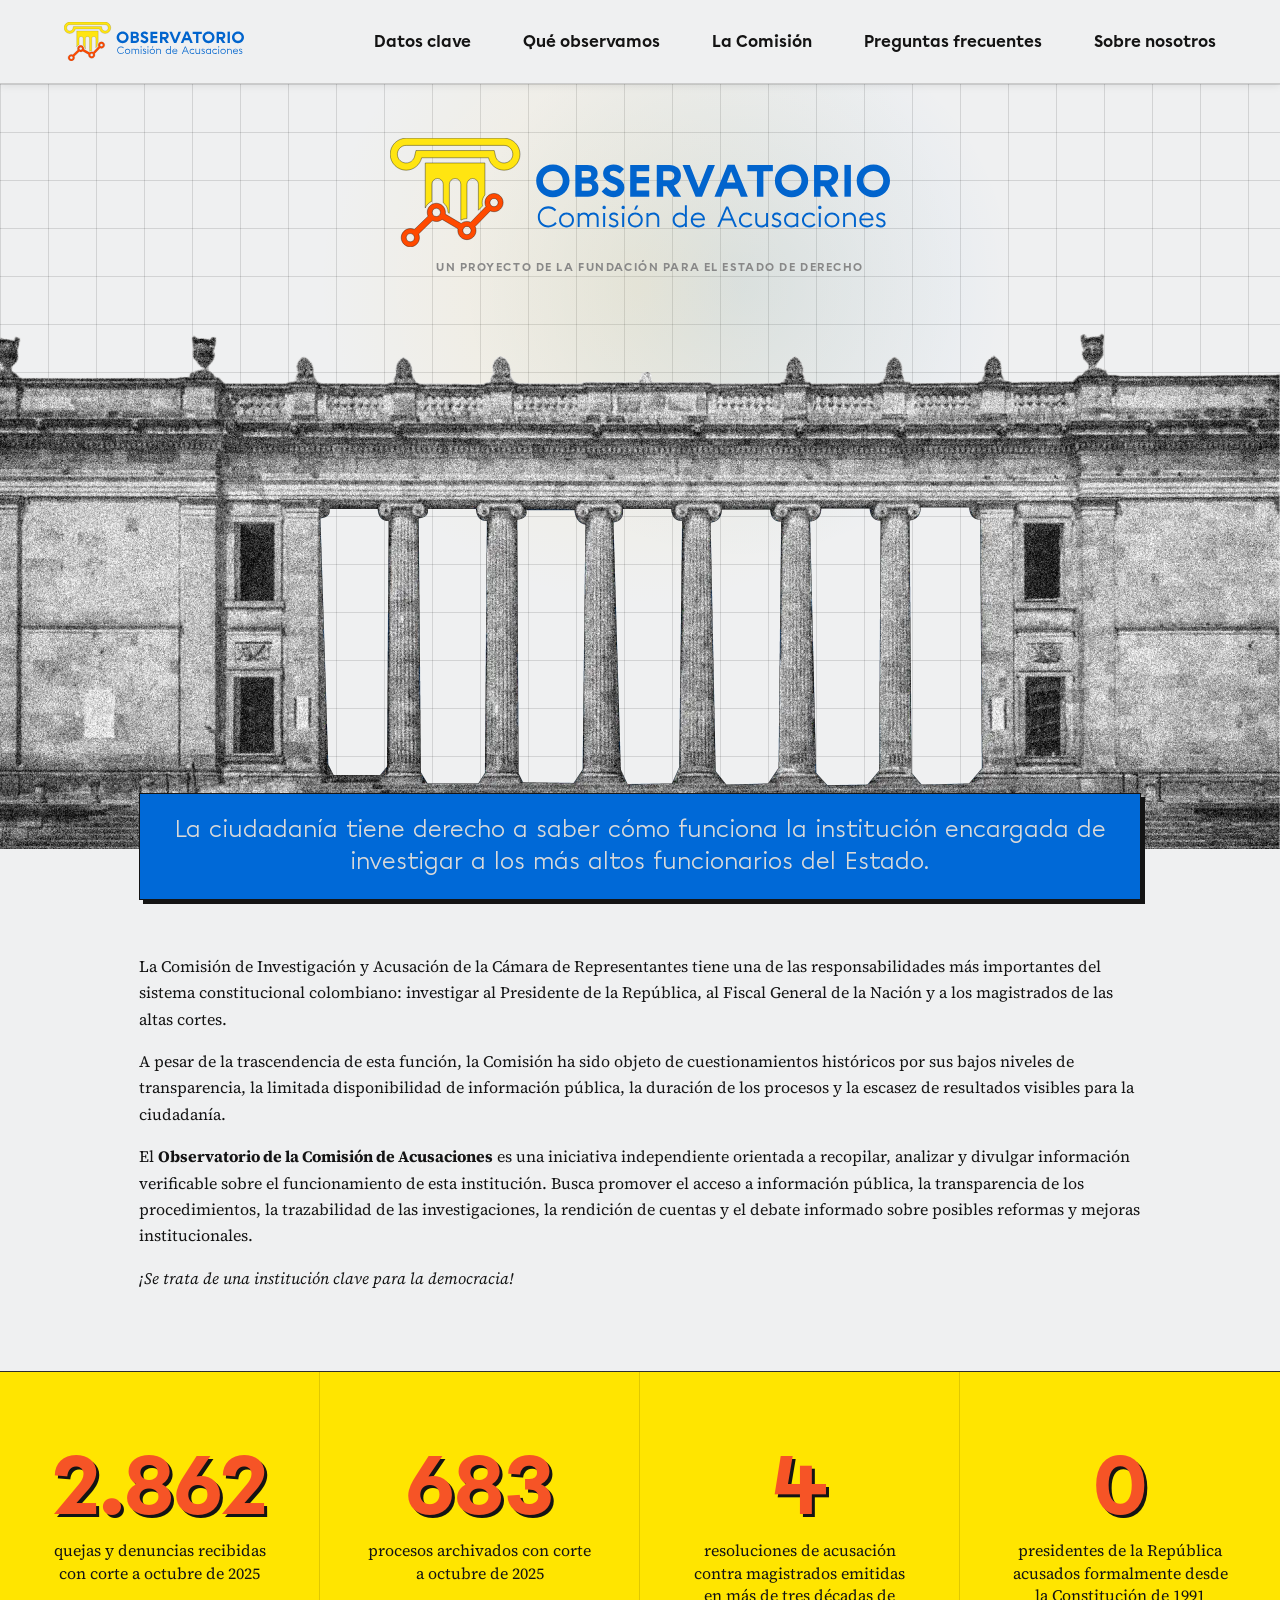
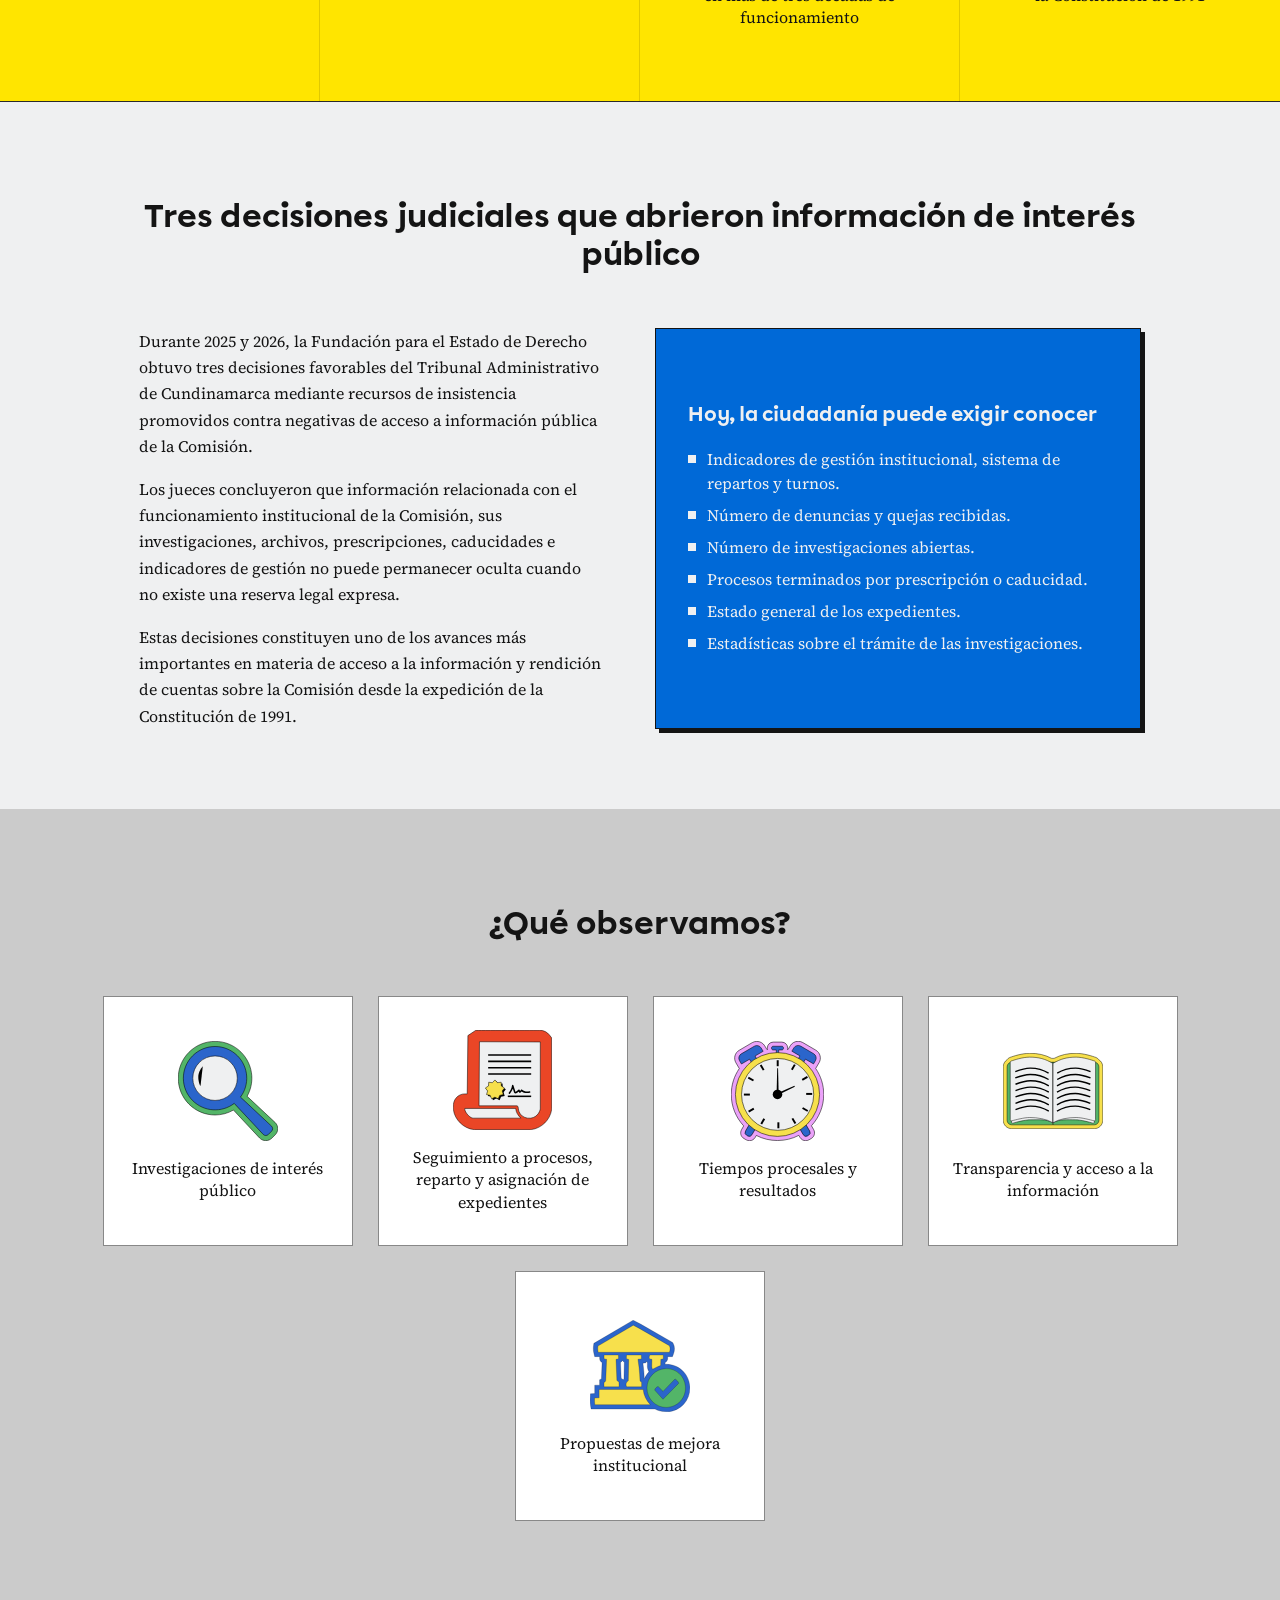
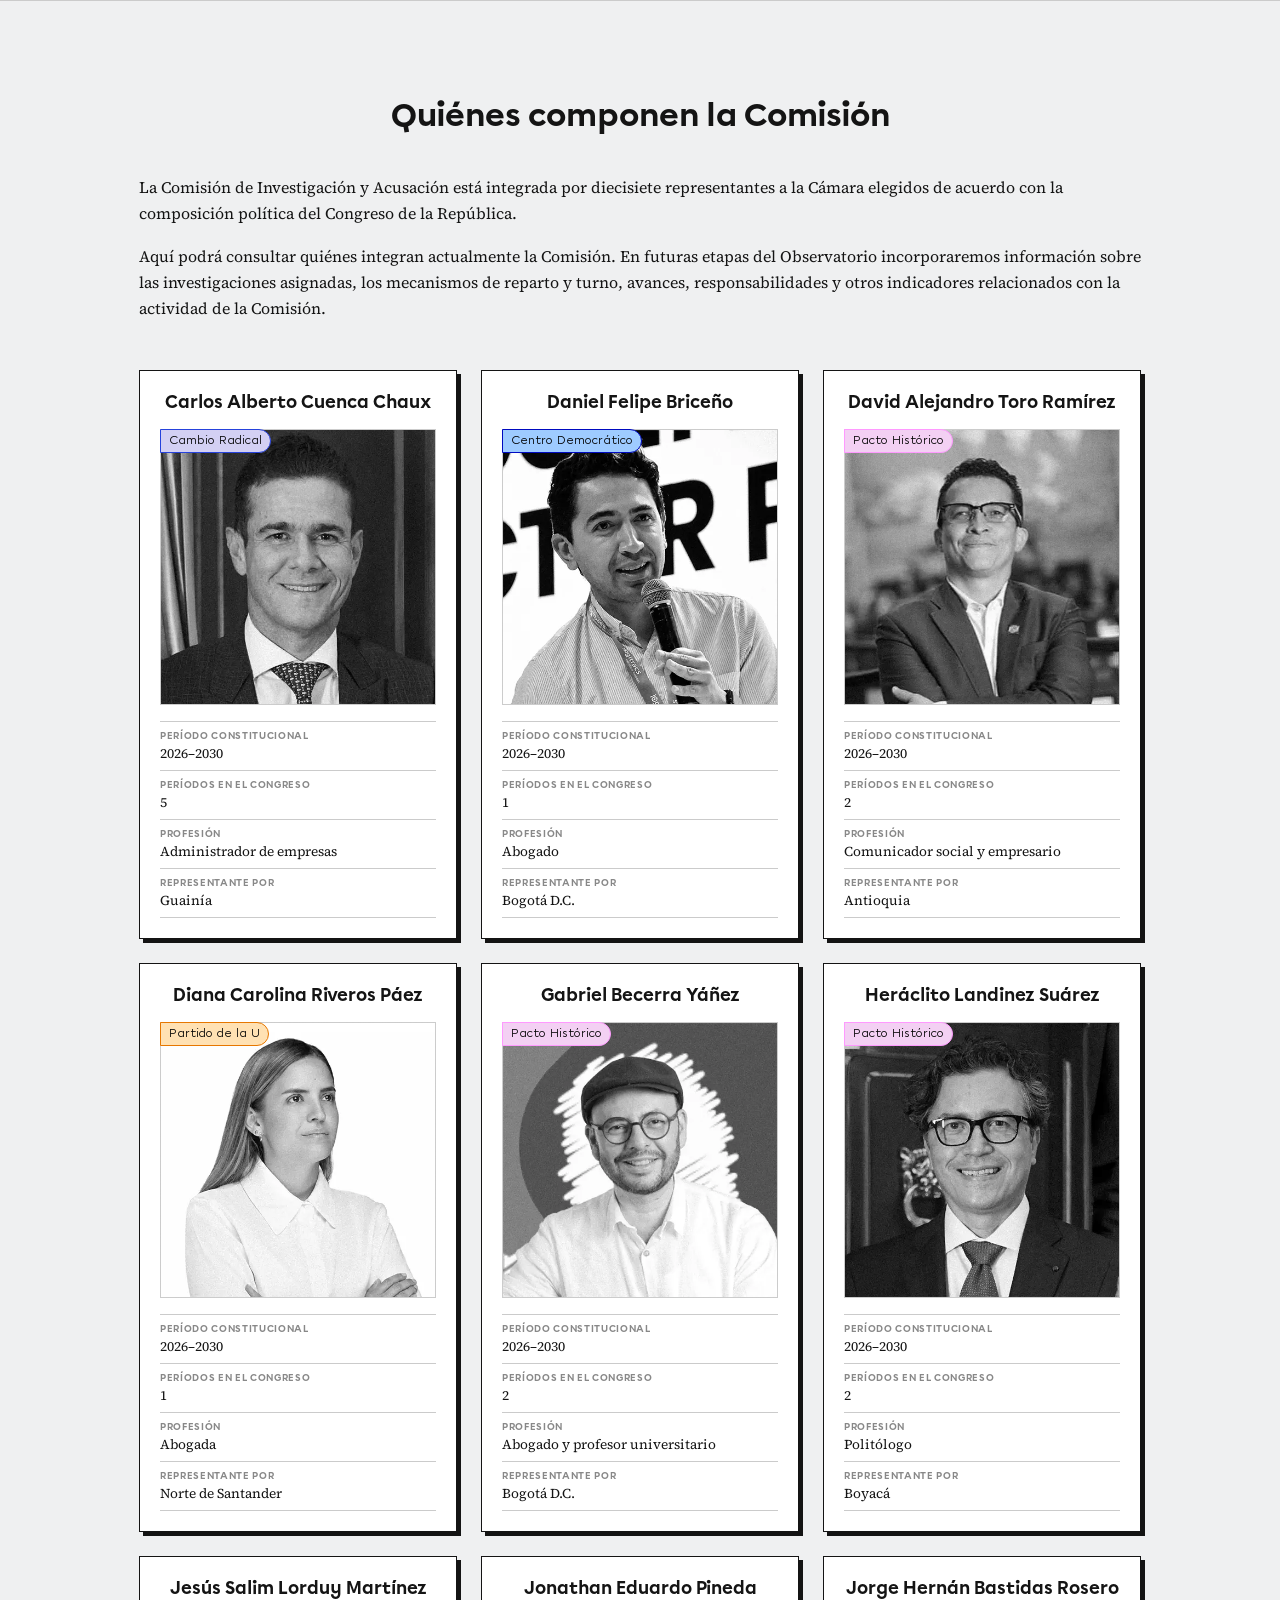
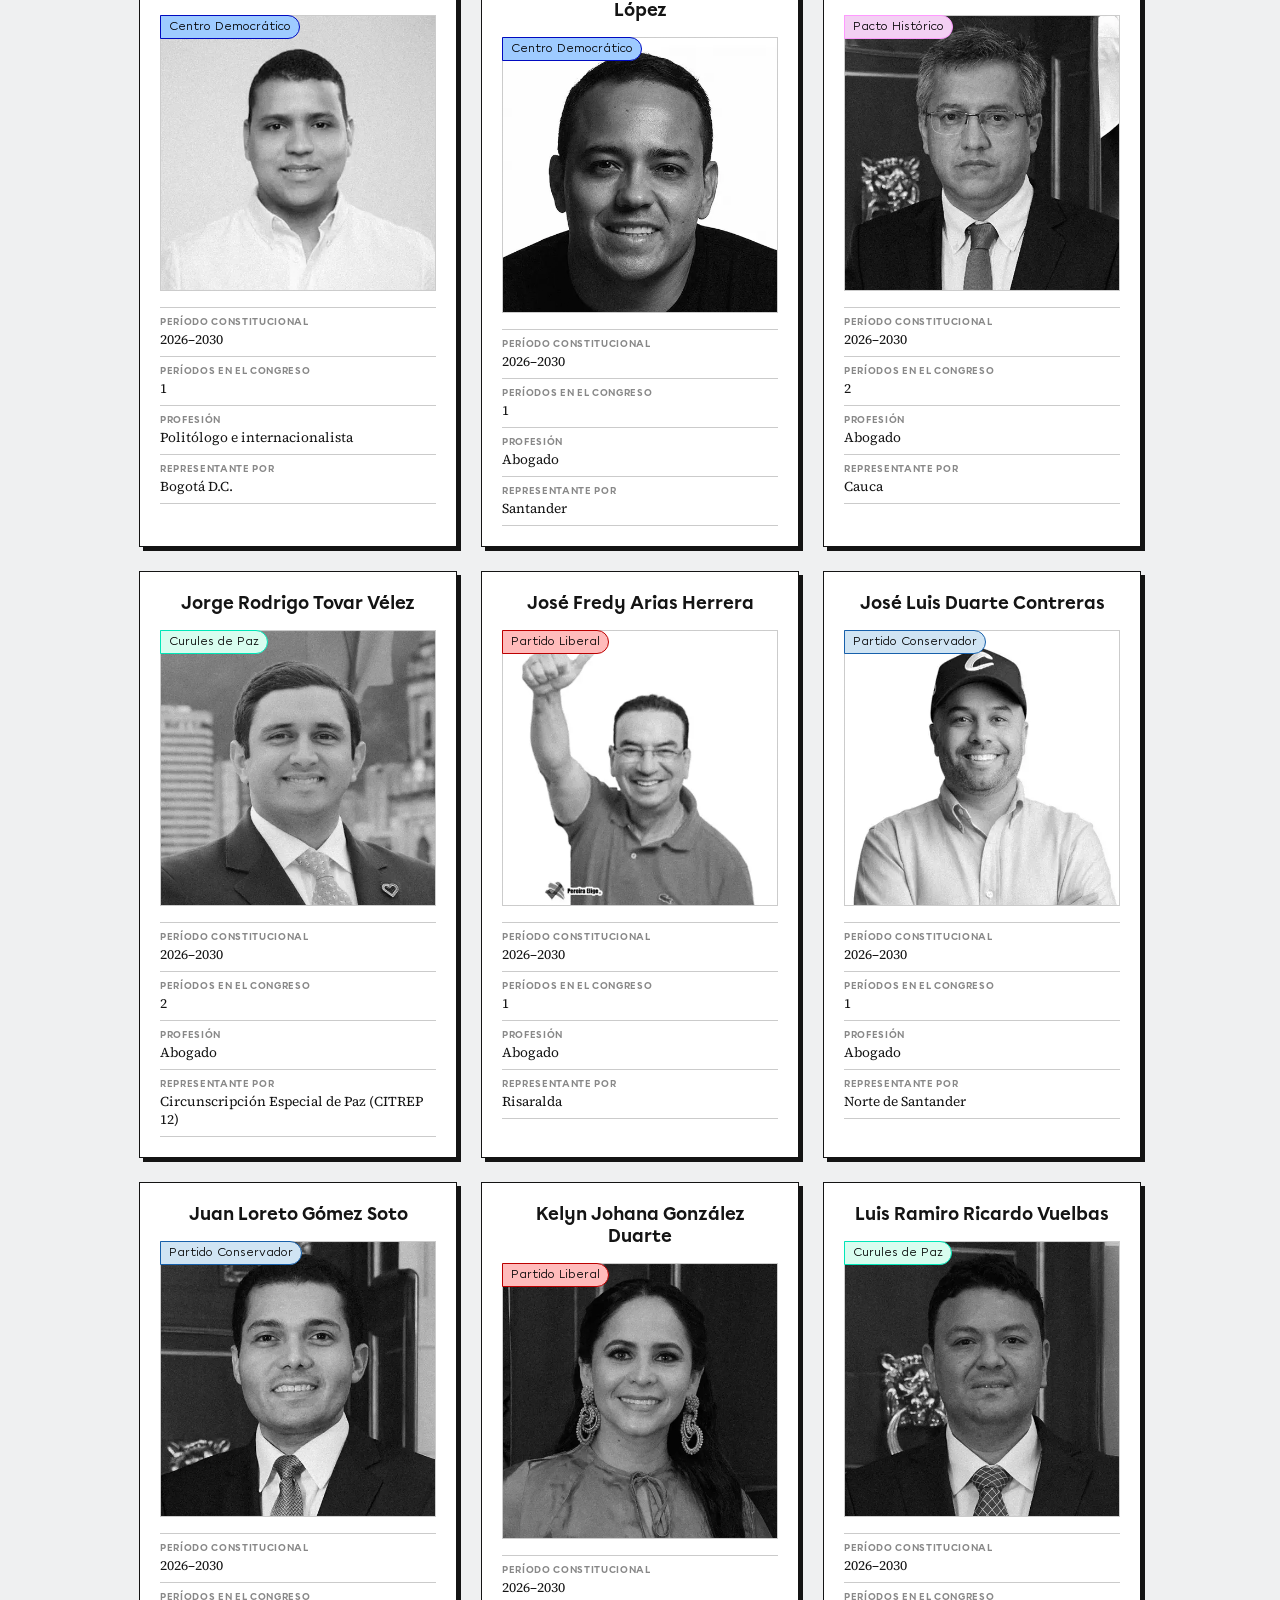
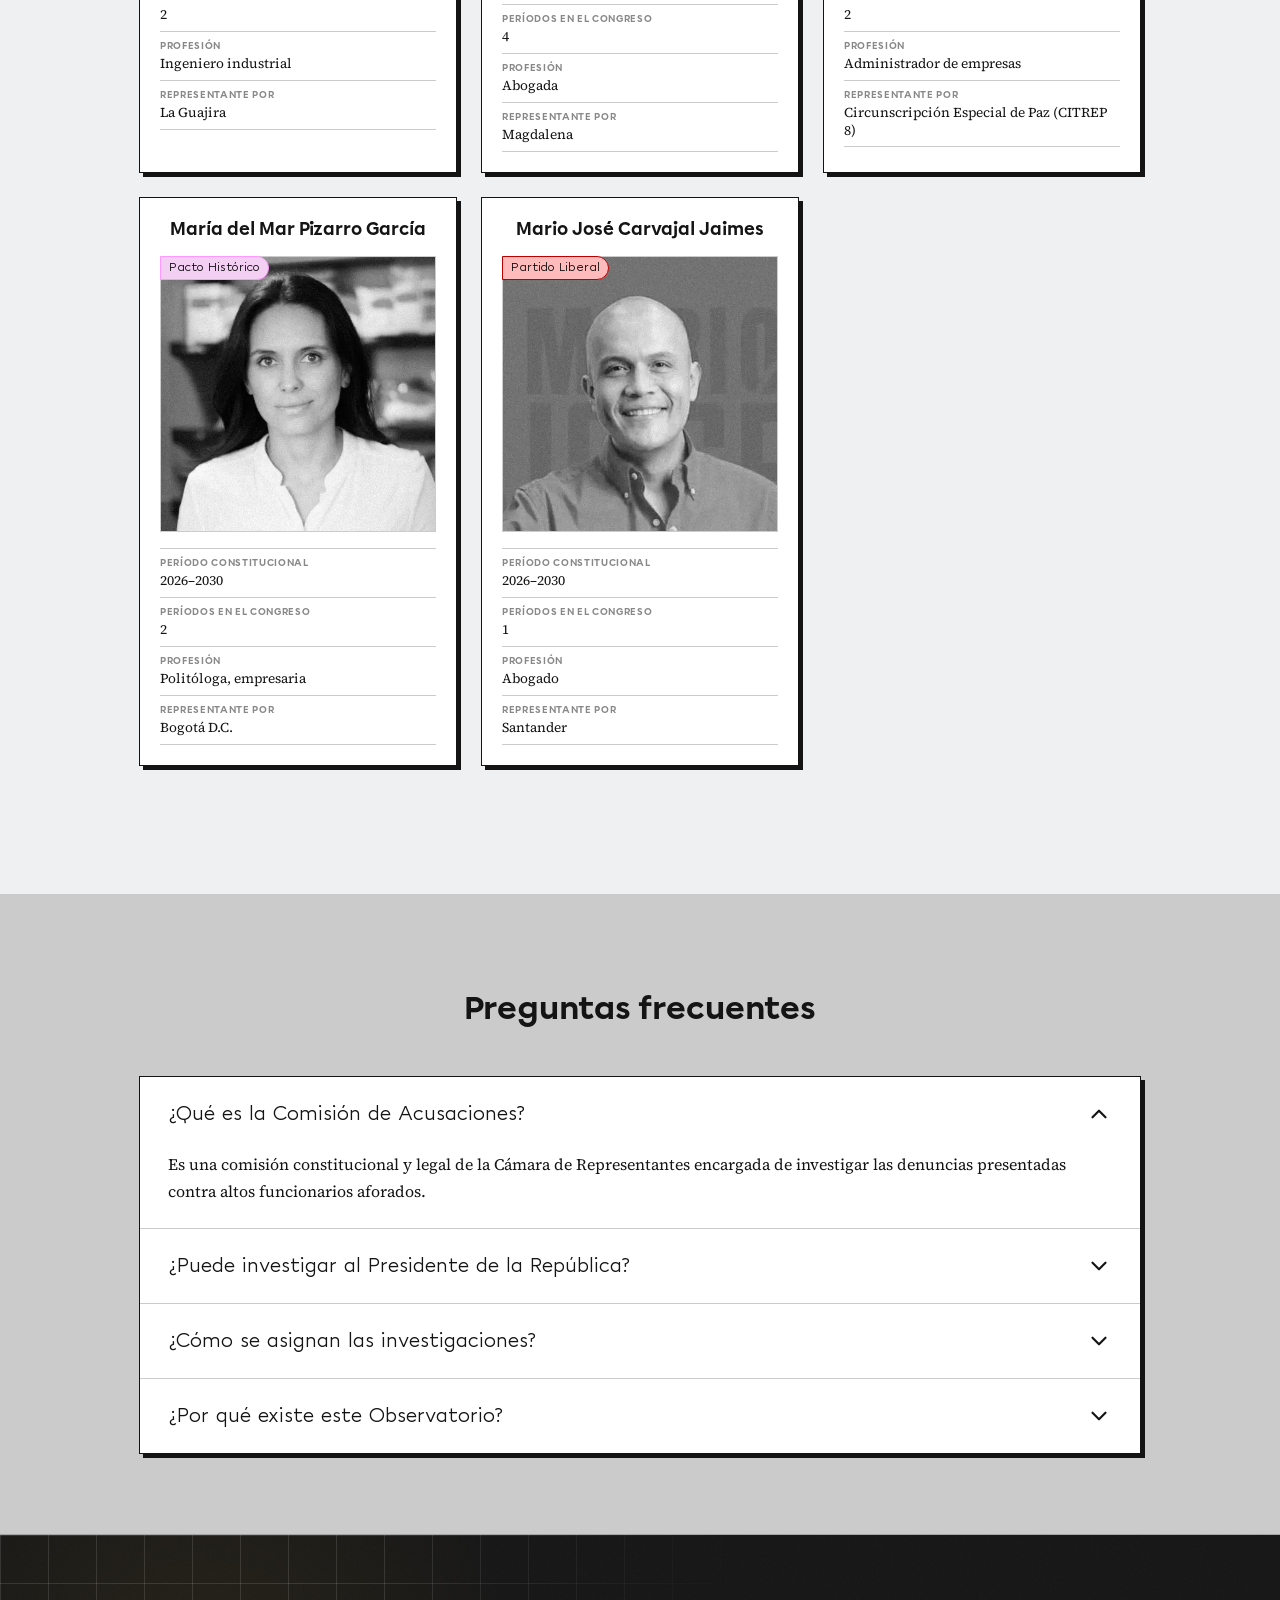
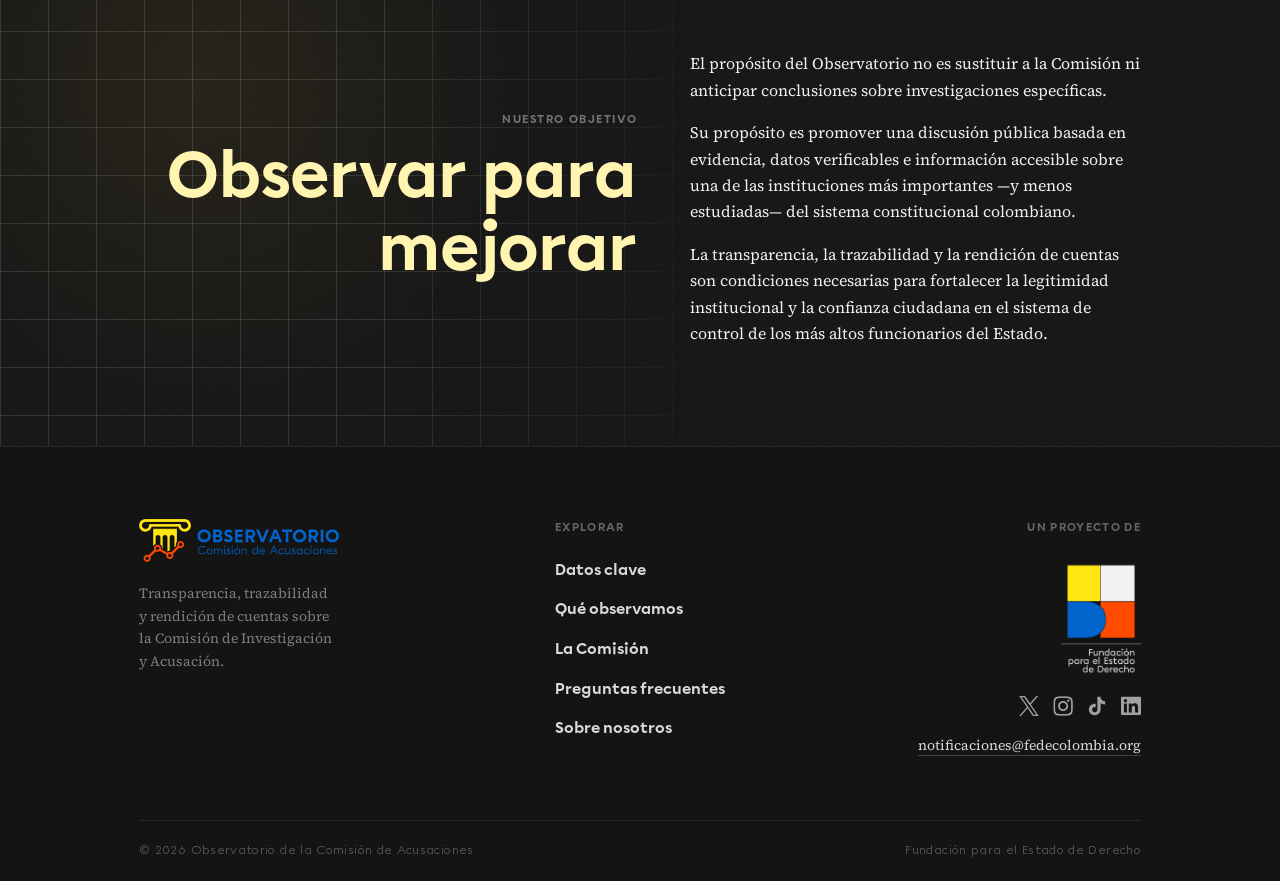
==== index.html @ 9e59c093 "Update member cards for 2026–2030 legislative period Replace all 18 members from the 2022–2026 commi" ====
<!DOCTYPE html>
<html lang="es">
<head>
  <meta charset="UTF-8">
  <meta name="viewport" content="width=device-width, initial-scale=1.0">
  <title>Observatorio de la Comisión de Acusaciones - Fundación para el Estado de Derecho</title>
  <link rel="preconnect" href="https://fonts.googleapis.com">
  <link rel="preconnect" href="https://fonts.gstatic.com" crossorigin>
  <link href="https://fonts.googleapis.com/css2?family=Inter:wght@400;500;700&family=Source+Serif+4:opsz,wght@8..60,400;8..60,700&display=swap" rel="stylesheet">
  <link rel="icon" href="favicon.svg" type="image/svg+xml">
  <link rel="icon" href="favicon.ico" sizes="32x32">
  <link rel="apple-touch-icon" href="apple-touch-icon.png">
  <meta name="description" content="Observatorio independiente orientado a recopilar, analizar y divulgar información verificable sobre el funcionamiento de la Comisión de Acusaciones. Un proyecto de la Fundación para el Estado de Derecho.">

  <!-- Open Graph -->
  <meta property="og:type" content="website">
  <meta property="og:url" content="https://observatoriocomision.fedecolombia.org/">
  <meta property="og:title" content="Observatorio de la Comisión de Acusaciones">
  <meta property="og:description" content="Transparencia, trazabilidad y rendición de cuentas sobre la Comisión de Investigación y Acusación. Un proyecto de la Fundación para el Estado de Derecho.">
  <meta property="og:image" content="https://observatoriocomision.fedecolombia.org/img/observatorio-thumbnail.png">
  <meta property="og:image:width" content="1200">
  <meta property="og:image:height" content="630">
  <meta property="og:locale" content="es_CO">
  <meta property="og:site_name" content="Observatorio de la Comisión de Acusaciones">

  <!-- Twitter / X -->
  <meta name="twitter:card" content="summary_large_image">
  <meta name="twitter:url" content="https://observatoriocomision.fedecolombia.org/">
  <meta name="twitter:title" content="Observatorio de la Comisión de Acusaciones">
  <meta name="twitter:description" content="Transparencia, trazabilidad y rendición de cuentas sobre la Comisión de Investigación y Acusación. Un proyecto de la Fundación para el Estado de Derecho.">
  <meta name="twitter:image" content="https://observatoriocomision.fedecolombia.org/img/observatorio-thumbnail.png">

  <link rel="stylesheet" href="styles.css">
</head>
<body>

  <!-- NAV -->
  <nav class="nav" id="nav">
    <a href="#" class="nav__logo-link">
      <img src="img/logo-observatorio.svg" alt="Observatorio de la Comisión de Acusaciones" class="nav__logo-box">
    </a>
    <button class="nav__burger" id="navBurger" aria-label="Abrir menú">
      <span></span><span></span><span></span>
    </button>
    <ul class="nav__menu" id="navMenu">
      <li><a href="#datos-clave" class="nav__link">Datos clave</a></li>
      <li><a href="#que-observamos" class="nav__link">Qué observamos</a></li>
      <li><a href="#la-comision" class="nav__link">La Comisión</a></li>
      <li><a href="#preguntas-frecuentes" class="nav__link">Preguntas frecuentes</a></li>
      <li><a href="https://fedecolombia.org/" class="nav__link" target="_blank" rel="noopener noreferrer">Sobre nosotros</a></li>
    </ul>
  </nav>

  <!-- HERO -->
  <section class="hero" id="hero">
    <div class="hero__glow"></div>
    <div class="hero__content">
      <h1 class="hero__logo-box">
        <img src="img/logo-observatorio.svg" alt="Observatorio de la Comisión de Acusaciones">
      </h1>
      <p class="hero__subtitle">Un proyecto de la Fundación para el Estado de Derecho</p>
    </div>
    <img src="img/hero-observatorio5.webp" alt="" class="hero__img">
  </section>

  <!-- INTRO -->
  <section class="intro" id="intro">
    <div class="container">
      <div class="intro__callout">
        <p>La ciudadanía tiene derecho a saber cómo funciona la institución encargada de investigar a los más altos funcionarios del Estado.</p>
      </div>
      <div class="intro__body">
        <p>La Comisión de Investigación y Acusación de la Cámara de Representantes tiene una de las responsabilidades más importantes del sistema constitucional colombiano: investigar al Presidente de la República, al Fiscal General de la Nación y a los magistrados de las altas cortes.</p>
        <p>A pesar de la trascendencia de esta función, la Comisión ha sido objeto de cuestionamientos históricos por sus bajos niveles de transparencia, la limitada disponibilidad de información pública, la duración de los procesos y la escasez de resultados visibles para la ciudadanía.</p>
        <p>El <strong>Observatorio de la Comisión de Acusaciones</strong> es una iniciativa independiente orientada a recopilar, analizar y divulgar información verificable sobre el funcionamiento de esta institución. Busca promover el acceso a información pública, la transparencia de los procedimientos, la trazabilidad de las investigaciones, la rendición de cuentas y el debate informado sobre posibles reformas y mejoras institucionales.</p>
        <p>¡Se trata de una institución clave para la democracia!</p>
      </div>
    </div>
  </section>

  <!-- DATOS CLAVE -->
  <section class="datos-clave" id="datos-clave">
    <div class="datos-clave__grid">
      <div class="dato">
        <span class="dato__number" data-target="2862">0</span>
        <span class="dato__label">quejas y denuncias recibidas con corte a octubre de 2025</span>
      </div>
      <div class="dato">
        <span class="dato__number" data-target="683">0</span>
        <span class="dato__label">procesos archivados con corte a octubre de 2025</span>
      </div>
      <div class="dato">
        <span class="dato__number" data-target="4">0</span>
        <span class="dato__label">resoluciones de acusación contra magistrados emitidas en más de tres décadas de funcionamiento</span>
      </div>
      <div class="dato">
        <span class="dato__number" data-target="0">0</span>
        <span class="dato__label">presidentes de la República acusados formalmente desde la Constitución de 1991</span>
      </div>
    </div>
  </section>

  <!-- DECISIONES JUDICIALES -->
  <section class="decisiones" id="decisiones-judiciales">
    <div class="container">
      <h2 class="section-title">Tres decisiones judiciales que abrieron información de interés público</h2>
      <div class="decisiones__content">
        <div class="decisiones__text">
          <p>Durante 2025 y 2026, la Fundación para el Estado de Derecho obtuvo tres decisiones favorables del Tribunal Administrativo de Cundinamarca mediante recursos de insistencia promovidos contra negativas de acceso a información pública de la Comisión.</p>
          <p>Los jueces concluyeron que información relacionada con el funcionamiento institucional de la Comisión, sus investigaciones, archivos, prescripciones, caducidades e indicadores de gestión no puede permanecer oculta cuando no existe una reserva legal expresa.</p>
          <p>Estas decisiones constituyen uno de los avances más importantes en materia de acceso a la información y rendición de cuentas sobre la Comisión desde la expedición de la Constitución de 1991.</p>
        </div>
        <div class="decisiones__box">
          <h3>Hoy, la ciudadanía puede exigir conocer</h3>
          <ul>
            <li>Indicadores de gestión institucional, sistema de repartos y turnos.</li>
            <li>Número de denuncias y quejas recibidas.</li>
            <li>Número de investigaciones abiertas.</li>
            <li>Procesos terminados por prescripción o caducidad.</li>
            <li>Estado general de los expedientes.</li>
            <li>Estadísticas sobre el trámite de las investigaciones.</li>
          </ul>
        </div>
      </div>
    </div>
  </section>

  <!-- QUÉ OBSERVAMOS -->
  <section class="que-observamos" id="que-observamos">
    <h2 class="section-title">¿Qué observamos?</h2>
    <div class="flip-cards">

      <div class="flip-card" tabindex="0" aria-label="Investigaciones de interés público">
        <div class="flip-card__inner">
          <div class="flip-card__front">
            <img src="img/icono-investigaciones.svg" alt="" class="flip-card__icon">
            <p>Investigaciones de interés público</p>
          </div>
          <div class="flip-card__back">
            <p><strong>Seguimiento a los asuntos que plantean debates jurídicos, constitucionales e institucionales relevantes para el país.</strong> El Observatorio busca contribuir a la comprensión de las competencias de la Comisión, el alcance de las investigaciones que adelanta y los criterios aplicados en el control de los aforados constitucionales.</p>
          </div>
        </div>
      </div>

      <div class="flip-card" tabindex="0" aria-label="Seguimiento a procesos">
        <div class="flip-card__inner">
          <div class="flip-card__front">
            <img src="img/icono-seguimiento.svg" alt="" class="flip-card__icon">
            <p>Seguimiento a procesos, reparto y asignación de expedientes</p>
          </div>
          <div class="flip-card__back">
            <p><strong>Seguimiento a denuncias, quejas y procesos que involucran a altos funcionarios aforados.</strong> Monitoreo de los criterios utilizados para distribuir las investigaciones entre representantes investigadores, los mecanismos de reparto y turno, los tiempos de asignación y las cargas de trabajo.</p>
          </div>
        </div>
      </div>

      <div class="flip-card" tabindex="0" aria-label="Tiempos procesales y resultados">
        <div class="flip-card__inner">
          <div class="flip-card__front">
            <img src="img/icono-tiempos-procesales.svg" alt="" class="flip-card__icon">
            <p>Tiempos procesales y resultados</p>
          </div>
          <div class="flip-card__back">
            <p>Análisis de la <strong>duración de las investigaciones, turnos, archivos, prescripciones, caducidades</strong> y demás decisiones adoptadas por la Comisión.</p>
          </div>
        </div>
      </div>

      <div class="flip-card" tabindex="0" aria-label="Transparencia y acceso a la información">
        <div class="flip-card__inner">
          <div class="flip-card__front">
            <img src="img/icono-transparencia.svg" alt="" class="flip-card__icon">
            <p>Transparencia y acceso a la información</p>
          </div>
          <div class="flip-card__back">
            <p>Seguimiento al cumplimiento de las <strong>obligaciones legales de publicidad, respuesta a solicitudes de información y rendición de cuentas</strong>.</p>
          </div>
        </div>
      </div>

      <div class="flip-card" tabindex="0" aria-label="Propuestas de mejora institucional">
        <div class="flip-card__inner">
          <div class="flip-card__front">
            <img src="img/icono-mejora-institucional.svg" alt="" class="flip-card__icon">
            <p>Propuestas de mejora institucional</p>
          </div>
          <div class="flip-card__back">
            <p>Formulación de recomendaciones orientadas a <strong>fortalecer la eficiencia, la transparencia, la trazabilidad de los procesos, la publicidad de las actuaciones y la confianza ciudadana</strong> en la Comisión.</p>
          </div>
        </div>
      </div>

    </div>
  </section>

  <!-- QUIÉNES COMPONEN LA COMISIÓN -->
  <section class="la-comision" id="la-comision">
    <div class="container">
      <h2 class="section-title">Quiénes componen la Comisión</h2>
      <div class="la-comision__intro">
        <p>La Comisión de Investigación y Acusación está integrada por diecisiete representantes a la Cámara elegidos de acuerdo con la composición política del Congreso de la República.</p>
        <p>Aquí podrá consultar quiénes integran actualmente la Comisión. En futuras etapas del Observatorio incorporaremos información sobre las investigaciones asignadas, los mecanismos de reparto y turno, avances, responsabilidades y otros indicadores relacionados con la actividad de la Comisión.</p>
      </div>
    </div>

    <div class="members-grid">

      <div class="member-card">
        <div class="member-card__header">
          <p class="member-card__name">Carlos Alberto Cuenca Chaux</p>
        </div>
        <div class="member-card__photo-wrap">
          <span class="badge badge--cambio-radical">Cambio Radical</span>
          <img src="img/carlos-alberto-cuenca-chaux.webp" alt="Carlos Alberto Cuenca Chaux" class="member-card__photo">
        </div>
        <ul class="member-card__ficha">
          <li><span class="ficha__label">Período constitucional</span><span class="ficha__value">2026–2030</span></li>
          <li><span class="ficha__label">Períodos en el Congreso</span><span class="ficha__value">5</span></li>
          <li><span class="ficha__label">Profesión</span><span class="ficha__value">Administrador de empresas</span></li>
          <li><span class="ficha__label">Representante por</span><span class="ficha__value">Guainía</span></li>
        </ul>
      </div>

      <div class="member-card">
        <div class="member-card__header">
          <p class="member-card__name">Daniel Felipe Briceño</p>
        </div>
        <div class="member-card__photo-wrap">
          <span class="badge badge--centro-democratico">Centro Democrático</span>
          <img src="img/daniel-felipe-briceno.webp" alt="Daniel Felipe Briceño" class="member-card__photo">
        </div>
        <ul class="member-card__ficha">
          <li><span class="ficha__label">Período constitucional</span><span class="ficha__value">2026–2030</span></li>
          <li><span class="ficha__label">Períodos en el Congreso</span><span class="ficha__value">1</span></li>
          <li><span class="ficha__label">Profesión</span><span class="ficha__value">Abogado</span></li>
          <li><span class="ficha__label">Representante por</span><span class="ficha__value">Bogotá D.C.</span></li>
        </ul>
      </div>

      <div class="member-card">
        <div class="member-card__header">
          <p class="member-card__name">David Alejandro Toro Ramírez</p>
        </div>
        <div class="member-card__photo-wrap">
          <span class="badge badge--pacto">Pacto Histórico</span>
          <img src="img/david-alejandro-toro-ramirez.webp" alt="David Alejandro Toro Ramírez" class="member-card__photo">
        </div>
        <ul class="member-card__ficha">
          <li><span class="ficha__label">Período constitucional</span><span class="ficha__value">2026–2030</span></li>
          <li><span class="ficha__label">Períodos en el Congreso</span><span class="ficha__value">2</span></li>
          <li><span class="ficha__label">Profesión</span><span class="ficha__value">Comunicador social y empresario</span></li>
          <li><span class="ficha__label">Representante por</span><span class="ficha__value">Antioquia</span></li>
        </ul>
      </div>

      <div class="member-card">
        <div class="member-card__header">
          <p class="member-card__name">Diana Carolina Riveros Páez</p>
        </div>
        <div class="member-card__photo-wrap">
          <span class="badge badge--u">Partido de la U</span>
          <img src="img/diana-carolina-riveros-paez.webp" alt="Diana Carolina Riveros Páez" class="member-card__photo">
        </div>
        <ul class="member-card__ficha">
          <li><span class="ficha__label">Período constitucional</span><span class="ficha__value">2026–2030</span></li>
          <li><span class="ficha__label">Períodos en el Congreso</span><span class="ficha__value">1</span></li>
          <li><span class="ficha__label">Profesión</span><span class="ficha__value">Abogada</span></li>
          <li><span class="ficha__label">Representante por</span><span class="ficha__value">Norte de Santander</span></li>
        </ul>
      </div>

      <div class="member-card">
        <div class="member-card__header">
          <p class="member-card__name">Gabriel Becerra Yáñez</p>
        </div>
        <div class="member-card__photo-wrap">
          <span class="badge badge--pacto">Pacto Histórico</span>
          <img src="img/gabriel-becerra-yanez.webp" alt="Gabriel Becerra Yánez" class="member-card__photo">
        </div>
        <ul class="member-card__ficha">
          <li><span class="ficha__label">Período constitucional</span><span class="ficha__value">2026–2030</span></li>
          <li><span class="ficha__label">Períodos en el Congreso</span><span class="ficha__value">2</span></li>
          <li><span class="ficha__label">Profesión</span><span class="ficha__value">Abogado y profesor universitario</span></li>
          <li><span class="ficha__label">Representante por</span><span class="ficha__value">Bogotá D.C.</span></li>
        </ul>
      </div>

      <div class="member-card">
        <div class="member-card__header">
          <p class="member-card__name">Heráclito Landinez Suárez</p>
        </div>
        <div class="member-card__photo-wrap">
          <span class="badge badge--pacto">Pacto Histórico</span>
          <img src="img/heraclito-landinez-suarez.webp" alt="Heráclito Landinez Suárez" class="member-card__photo">
        </div>
        <ul class="member-card__ficha">
          <li><span class="ficha__label">Período constitucional</span><span class="ficha__value">2026–2030</span></li>
          <li><span class="ficha__label">Períodos en el Congreso</span><span class="ficha__value">2</span></li>
          <li><span class="ficha__label">Profesión</span><span class="ficha__value">Politólogo</span></li>
          <li><span class="ficha__label">Representante por</span><span class="ficha__value">Boyacá</span></li>
        </ul>
      </div>

      <div class="member-card">
        <div class="member-card__header">
          <p class="member-card__name">Jesús Salim Lorduy Martínez</p>
        </div>
        <div class="member-card__photo-wrap">
          <span class="badge badge--centro-democratico">Centro Democrático</span>
          <img src="img/jesus-salim-lorduy-martinez.webp" alt="Jesús Salim Lorduy Martínez" class="member-card__photo">
        </div>
        <ul class="member-card__ficha">
          <li><span class="ficha__label">Período constitucional</span><span class="ficha__value">2026–2030</span></li>
          <li><span class="ficha__label">Períodos en el Congreso</span><span class="ficha__value">1</span></li>
          <li><span class="ficha__label">Profesión</span><span class="ficha__value">Politólogo e internacionalista</span></li>
          <li><span class="ficha__label">Representante por</span><span class="ficha__value">Bogotá D.C.</span></li>
        </ul>
      </div>

      <div class="member-card">
        <div class="member-card__header">
          <p class="member-card__name">Jonathan Eduardo Pineda López</p>
        </div>
        <div class="member-card__photo-wrap">
          <span class="badge badge--centro-democratico">Centro Democrático</span>
          <img src="img/jonathan-eduardo-pineda-lopez.webp" alt="Jonathan Eduardo Pineda López" class="member-card__photo">
        </div>
        <ul class="member-card__ficha">
          <li><span class="ficha__label">Período constitucional</span><span class="ficha__value">2026–2030</span></li>
          <li><span class="ficha__label">Períodos en el Congreso</span><span class="ficha__value">1</span></li>
          <li><span class="ficha__label">Profesión</span><span class="ficha__value">Abogado</span></li>
          <li><span class="ficha__label">Representante por</span><span class="ficha__value">Santander</span></li>
        </ul>
      </div>

      <div class="member-card">
        <div class="member-card__header">
          <p class="member-card__name">Jorge Hernán Bastidas Rosero</p>
        </div>
        <div class="member-card__photo-wrap">
          <span class="badge badge--pacto">Pacto Histórico</span>
          <img src="img/jorge-hernan-bastidas-rosero.webp" alt="Jorge Hernán Bastidas Rosero" class="member-card__photo">
        </div>
        <ul class="member-card__ficha">
          <li><span class="ficha__label">Período constitucional</span><span class="ficha__value">2026–2030</span></li>
          <li><span class="ficha__label">Períodos en el Congreso</span><span class="ficha__value">2</span></li>
          <li><span class="ficha__label">Profesión</span><span class="ficha__value">Abogado</span></li>
          <li><span class="ficha__label">Representante por</span><span class="ficha__value">Cauca</span></li>
        </ul>
      </div>

      <div class="member-card">
        <div class="member-card__header">
          <p class="member-card__name">Jorge Rodrigo Tovar Vélez</p>
        </div>
        <div class="member-card__photo-wrap">
          <span class="badge badge--curules">Curules de Paz</span>
          <img src="img/jorge-rodrigo-tovar-velez.webp" alt="Jorge Rodrigo Tovar Vélez" class="member-card__photo">
        </div>
        <ul class="member-card__ficha">
          <li><span class="ficha__label">Período constitucional</span><span class="ficha__value">2026–2030</span></li>
          <li><span class="ficha__label">Períodos en el Congreso</span><span class="ficha__value">2</span></li>
          <li><span class="ficha__label">Profesión</span><span class="ficha__value">Abogado</span></li>
          <li><span class="ficha__label">Representante por</span><span class="ficha__value">Circunscripción Especial de Paz (CITREP 12)</span></li>
        </ul>
      </div>

      <div class="member-card">
        <div class="member-card__header">
          <p class="member-card__name">José Fredy Arias Herrera</p>
        </div>
        <div class="member-card__photo-wrap">
          <span class="badge badge--liberal">Partido Liberal</span>
          <img src="img/jose-fredy-arias-herrera.webp" alt="José Fredy Arias Herrera" class="member-card__photo">
        </div>
        <ul class="member-card__ficha">
          <li><span class="ficha__label">Período constitucional</span><span class="ficha__value">2026–2030</span></li>
          <li><span class="ficha__label">Períodos en el Congreso</span><span class="ficha__value">1</span></li>
          <li><span class="ficha__label">Profesión</span><span class="ficha__value">Abogado</span></li>
          <li><span class="ficha__label">Representante por</span><span class="ficha__value">Risaralda</span></li>
        </ul>
      </div>

      <div class="member-card">
        <div class="member-card__header">
          <p class="member-card__name">José Luis Duarte Contreras</p>
        </div>
        <div class="member-card__photo-wrap">
          <span class="badge badge--conservador">Partido Conservador</span>
          <img src="img/jose-luis-duarte-contreras.webp" alt="José Luis Duarte Contreras" class="member-card__photo">
        </div>
        <ul class="member-card__ficha">
          <li><span class="ficha__label">Período constitucional</span><span class="ficha__value">2026–2030</span></li>
          <li><span class="ficha__label">Períodos en el Congreso</span><span class="ficha__value">1</span></li>
          <li><span class="ficha__label">Profesión</span><span class="ficha__value">Abogado</span></li>
          <li><span class="ficha__label">Representante por</span><span class="ficha__value">Norte de Santander</span></li>
        </ul>
      </div>

      <div class="member-card">
        <div class="member-card__header">
          <p class="member-card__name">Juan Loreto Gómez Soto</p>
        </div>
        <div class="member-card__photo-wrap">
          <span class="badge badge--conservador">Partido Conservador</span>
          <img src="img/juan-loreto-gomez-soto.webp" alt="Juan Loreto Gómez Soto" class="member-card__photo">
        </div>
        <ul class="member-card__ficha">
          <li><span class="ficha__label">Período constitucional</span><span class="ficha__value">2026–2030</span></li>
          <li><span class="ficha__label">Períodos en el Congreso</span><span class="ficha__value">2</span></li>
          <li><span class="ficha__label">Profesión</span><span class="ficha__value">Ingeniero industrial</span></li>
          <li><span class="ficha__label">Representante por</span><span class="ficha__value">La Guajira</span></li>
        </ul>
      </div>

      <div class="member-card">
        <div class="member-card__header">
          <p class="member-card__name">Kelyn Johana González Duarte</p>
        </div>
        <div class="member-card__photo-wrap">
          <span class="badge badge--liberal">Partido Liberal</span>
          <img src="img/kelyn-johana-gonzalez-duarte.webp" alt="Kelyn Johana González Duarte" class="member-card__photo">
        </div>
        <ul class="member-card__ficha">
          <li><span class="ficha__label">Período constitucional</span><span class="ficha__value">2026–2030</span></li>
          <li><span class="ficha__label">Períodos en el Congreso</span><span class="ficha__value">4</span></li>
          <li><span class="ficha__label">Profesión</span><span class="ficha__value">Abogada</span></li>
          <li><span class="ficha__label">Representante por</span><span class="ficha__value">Magdalena</span></li>
        </ul>
      </div>

      <div class="member-card">
        <div class="member-card__header">
          <p class="member-card__name">Luis Ramiro Ricardo Vuelbas</p>
        </div>
        <div class="member-card__photo-wrap">
          <span class="badge badge--curules">Curules de Paz</span>
          <img src="img/luis-ramiro-ricardo-vuelbas.webp" alt="Luis Ramiro Ricardo Vuelbas" class="member-card__photo">
        </div>
        <ul class="member-card__ficha">
          <li><span class="ficha__label">Período constitucional</span><span class="ficha__value">2026–2030</span></li>
          <li><span class="ficha__label">Períodos en el Congreso</span><span class="ficha__value">2</span></li>
          <li><span class="ficha__label">Profesión</span><span class="ficha__value">Administrador de empresas</span></li>
          <li><span class="ficha__label">Representante por</span><span class="ficha__value">Circunscripción Especial de Paz (CITREP 8)</span></li>
        </ul>
      </div>

      <div class="member-card">
        <div class="member-card__header">
          <p class="member-card__name">María del Mar Pizarro García</p>
        </div>
        <div class="member-card__photo-wrap">
          <span class="badge badge--pacto">Pacto Histórico</span>
          <img src="img/maria-del-mar-pizarro-garcia.webp" alt="María del Mar Pizarro García" class="member-card__photo">
        </div>
        <ul class="member-card__ficha">
          <li><span class="ficha__label">Período constitucional</span><span class="ficha__value">2026–2030</span></li>
          <li><span class="ficha__label">Períodos en el Congreso</span><span class="ficha__value">2</span></li>
          <li><span class="ficha__label">Profesión</span><span class="ficha__value">Politóloga, empresaria</span></li>
          <li><span class="ficha__label">Representante por</span><span class="ficha__value">Bogotá D.C.</span></li>
        </ul>
      </div>

      <div class="member-card">
        <div class="member-card__header">
          <p class="member-card__name">Mario José Carvajal Jaimes</p>
        </div>
        <div class="member-card__photo-wrap">
          <span class="badge badge--liberal">Partido Liberal</span>
          <img src="img/mario-jose-carvajal-jaimes.webp" alt="Mario José Carvajal Jaimes" class="member-card__photo">
        </div>
        <ul class="member-card__ficha">
          <li><span class="ficha__label">Período constitucional</span><span class="ficha__value">2026–2030</span></li>
          <li><span class="ficha__label">Períodos en el Congreso</span><span class="ficha__value">1</span></li>
          <li><span class="ficha__label">Profesión</span><span class="ficha__value">Abogado</span></li>
          <li><span class="ficha__label">Representante por</span><span class="ficha__value">Santander</span></li>
        </ul>
      </div>

    </div>
  </section>

  <!-- PREGUNTAS FRECUENTES -->
  <section class="preguntas" id="preguntas-frecuentes">
    <div class="container">
      <h2 class="section-title">Preguntas frecuentes</h2>
      <div class="accordion">

        <div class="accordion__item accordion__item--open">
          <button class="accordion__trigger" aria-expanded="true">
            <span>¿Qué es la Comisión de Acusaciones?</span>
            <svg class="accordion__icon" xmlns="http://www.w3.org/2000/svg" viewBox="0 0 24 24" fill="none" stroke="currentColor" stroke-width="2" stroke-linecap="round" stroke-linejoin="round"><polyline points="6 9 12 15 18 9"></polyline></svg>
          </button>
          <div class="accordion__body">
            <p>Es una comisión constitucional y legal de la Cámara de Representantes encargada de investigar las denuncias presentadas contra altos funcionarios aforados.</p>
          </div>
        </div>

        <div class="accordion__item">
          <button class="accordion__trigger" aria-expanded="false">
            <span>¿Puede investigar al Presidente de la República?</span>
            <svg class="accordion__icon" xmlns="http://www.w3.org/2000/svg" viewBox="0 0 24 24" fill="none" stroke="currentColor" stroke-width="2" stroke-linecap="round" stroke-linejoin="round"><polyline points="6 9 12 15 18 9"></polyline></svg>
          </button>
          <div class="accordion__body">
            <p>Sí. La Constitución le atribuye la competencia para investigar al Presidente de la República por hechos ocurridos durante el ejercicio de sus funciones.</p>
          </div>
        </div>

        <div class="accordion__item">
          <button class="accordion__trigger" aria-expanded="false">
            <span>¿Cómo se asignan las investigaciones?</span>
            <svg class="accordion__icon" xmlns="http://www.w3.org/2000/svg" viewBox="0 0 24 24" fill="none" stroke="currentColor" stroke-width="2" stroke-linecap="round" stroke-linejoin="round"><polyline points="6 9 12 15 18 9"></polyline></svg>
          </button>
          <div class="accordion__body">
            <p>Las denuncias son distribuidas entre representantes investigadores mediante mecanismos internos de reparto y asignación definidos por la Comisión. El reparto constituye una de las decisiones más relevantes dentro del funcionamiento de la Comisión, pues determina qué representante investigador asumirá cada expediente. Por ello, el Observatorio realiza seguimiento a los mecanismos de asignación, los tiempos de reparto y la distribución de cargas de trabajo entre los investigadores.</p>
          </div>
        </div>

        <div class="accordion__item">
          <button class="accordion__trigger" aria-expanded="false">
            <span>¿Por qué existe este Observatorio?</span>
            <svg class="accordion__icon" xmlns="http://www.w3.org/2000/svg" viewBox="0 0 24 24" fill="none" stroke="currentColor" stroke-width="2" stroke-linecap="round" stroke-linejoin="round"><polyline points="6 9 12 15 18 9"></polyline></svg>
          </button>
          <div class="accordion__body">
            <p>Porque una democracia sólida requiere instituciones sujetas al escrutinio ciudadano y porque la información sobre el funcionamiento de los órganos de control y juzgamiento de altos funcionarios es un asunto de interés público.</p>
          </div>
        </div>

      </div>
    </div>
  </section>

  <!-- OBSERVAR PARA MEJORAR -->
  <section class="observar" id="observar-para-mejorar">
    <div class="container">
      <div class="observar__inner">
        <div class="observar__title-group">
          <p class="section-label">Nuestro objetivo</p>
          <h2 class="observar__title">Observar para mejorar</h2>
        </div>
        <div class="observar__text">
          <p>El propósito del Observatorio no es sustituir a la Comisión ni anticipar conclusiones sobre investigaciones específicas.</p>
          <p>Su propósito es promover una discusión pública basada en evidencia, datos verificables e información accesible sobre una de las instituciones más importantes —y menos estudiadas— del sistema constitucional colombiano.</p>
          <p>La transparencia, la trazabilidad y la rendición de cuentas son condiciones necesarias para fortalecer la legitimidad institucional y la confianza ciudadana en el sistema de control de los más altos funcionarios del Estado.</p>
        </div>
      </div>
    </div>
  </section>

  <!-- FOOTER -->
  <footer class="footer" id="footer">
    <div class="container">

      <div class="footer__inner">

        <div class="footer__left">
          <img src="img/logo-observatorio.svg" alt="Observatorio de la Comisión de Acusaciones" class="footer__obs-logo">
          <p class="footer__tagline">Transparencia, trazabilidad y rendición de cuentas sobre la Comisión de Investigación y Acusación.</p>
        </div>

        <nav class="footer__nav">
          <p class="footer__label">Explorar</p>
          <ul>
            <li><a href="#datos-clave">Datos clave</a></li>
            <li><a href="#que-observamos">Qué observamos</a></li>
            <li><a href="#la-comision">La Comisión</a></li>
            <li><a href="#preguntas-frecuentes">Preguntas frecuentes</a></li>
            <li><a href="https://fedecolombia.org/" target="_blank" rel="noopener noreferrer">Sobre nosotros</a></li>
          </ul>
        </nav>

        <div class="footer__right">
          <p class="footer__label">Un proyecto de</p>
          <a href="https://fedecolombia.org/" target="_blank" rel="noopener">
            <img src="img/logo-fede-blanco.png" alt="Fundación para el Estado de Derecho" class="footer__fede-logo">
          </a>
          <div class="footer__social">
            <a href="https://x.com/fede_colombia_" target="_blank" rel="noopener" aria-label="X">
              <img src="img/x-logo.svg" alt="X">
            </a>
            <a href="https://www.instagram.com/fedecolombiaoficial/" target="_blank" rel="noopener" aria-label="Instagram">
              <img src="img/Instagram-logo.svg" alt="Instagram">
            </a>
            <a href="https://www.tiktok.com/@fedecolombiaoficial" target="_blank" rel="noopener" aria-label="TikTok">
              <img src="img/tiktok-logo.svg" alt="TikTok">
            </a>
            <a href="https://www.linkedin.com/company/fede-colombia/posts/?feedView=all" target="_blank" rel="noopener" aria-label="LinkedIn">
              <img src="img/linkedin-logo.svg" alt="LinkedIn">
            </a>
          </div>
          <p class="footer__contact"><a href="mailto:notificaciones@fedecolombia.org">notificaciones@fedecolombia.org</a></p>
        </div>

      </div>

      <div class="footer__bottom">
        <p>© 2026 Observatorio de la Comisión de Acusaciones</p>
        <p>Fundación para el Estado de Derecho</p>
      </div>

    </div>
  </footer>

  <script src="script.js"></script>
</body>
</html>
---- styles.css ----
/* ── FONTS ── */
@font-face {
  font-family: 'Chromatica';
  src: url('fonts/Chromatica-Regular.woff2') format('woff2'),
       url('fonts/Chromatica-Regular.woff')  format('woff');
  font-weight: 400;
  font-style: normal;
  font-display: swap;
}

@font-face {
  font-family: 'Chromatica';
  src: url('fonts/Chromatica-Bold.woff2') format('woff2'),
       url('fonts/Chromatica-Bold.woff')  format('woff');
  font-weight: 700;
  font-style: normal;
  font-display: swap;
}

/* ── RESET & TOKENS ── */
*, *::before, *::after { box-sizing: border-box; margin: 0; padding: 0; }

:root {
  --dark:    #141414;
  --blue:    #0069D7;
  --off-white: #EFF0F1;
  --white:   #FFFFFF;
  --grey:    #888888;
  --light-grey: #CBCBCB;
  --cream:   #D9D9D9;

  /* Chromatica is a commercial font; Inter is the web fallback */
  --sans: 'Chromatica', 'Inter', system-ui, sans-serif;
  --serif: 'Source Serif 4', Georgia, serif;

  --shadow: 4px 4px 0 #141414;
  --nav-h: 84px;
  --pad: clamp(1.5rem, 15.2vw, 219px); /* mirrors Figma 219px on 1440px */
}

html { scroll-behavior: smooth; }

/* ── REVEAL ANIMATIONS ── */
.will-reveal {
  opacity: 0;
  transform: translateY(22px);
}

@keyframes fadeIn {
  from { opacity: 0; }
  to   { opacity: 1; }
}

@keyframes fadeUp {
  from { opacity: 0; transform: translateY(16px); }
  to   { opacity: 1; transform: none; }
}

.hero__img      { animation: fadeIn  0.8s ease both 0.5s; }
.hero__logo-box { animation: fadeUp 0.7s ease both 0.1s; }
.hero__subtitle { animation: fadeUp 0.7s ease both 0.3s; }

@media (prefers-reduced-motion: reduce) {
  .will-reveal { opacity: 1; transform: none; }
  .hero__img,
  .hero__logo-box,
  .hero__subtitle { animation: none; }
}

body {
  font-family: var(--serif);
  background: var(--off-white);
  color: var(--dark);
  font-size: 1rem;
  line-height: 1.6;
}

img { display: block; max-width: 100%; }

/* ── UTILITIES ── */
.container {
  width: min(1002px, 100% - 2 * clamp(1.5rem, 4vw, 3rem));
  margin-inline: auto;
}

.section-title {
  font-family: var(--sans);
  font-weight: 700;
  font-size: clamp(1.75rem, 2.5vw, 2.25rem);
  text-align: center;
  line-height: 1.2;
}

.logo-placeholder {
  font-family: var(--sans);
  font-weight: 500;
  font-size: 1rem;
  display: flex;
  align-items: center;
  justify-content: center;
  background: var(--off-white);
  border: 1px solid #000;
  color: #000;
}

/* ─────────────────────────────
   NAV
───────────────────────────── */
.nav {
  position: fixed;
  inset-block-start: 0;
  inset-inline: 0;
  z-index: 100;
  background: var(--off-white);
  display: flex;
  align-items: center;
  justify-content: space-between;
  padding: 16px clamp(2rem, 6vw, 4rem);
  height: var(--nav-h);
  border-bottom: 1px solid var(--light-grey);
  box-shadow: 0 2px 8px rgba(0, 0, 0, 0.08);
}

.nav__logo-link { text-decoration: none; flex-shrink: 0; }

.nav__logo-box {
  width: 180px;
  height: auto;
}

.nav__menu {
  list-style: none;
  display: flex;
  align-items: center;
  gap: 52px;
}

.nav__link {
  font-family: var(--sans);
  font-weight: 700;
  font-size: 1rem;
  color: var(--dark);
  text-decoration: none;
  white-space: nowrap;
  padding-bottom: 2px;
  border-bottom: 2px solid transparent;
  transition: border-color 0.2s;
}
.nav__link:hover { border-bottom-color: var(--dark); }

.nav__burger {
  display: none;
  flex-direction: column;
  gap: 5px;
  background: none;
  border: none;
  cursor: pointer;
  padding: 6px;
}
.nav__burger span {
  display: block;
  width: 24px;
  height: 2px;
  background: var(--dark);
  border-radius: 2px;
  transition: all 0.3s;
}
.nav__burger.open span:nth-child(1) { transform: translateY(7px) rotate(45deg); }
.nav__burger.open span:nth-child(2) { opacity: 0; }
.nav__burger.open span:nth-child(3) { transform: translateY(-7px) rotate(-45deg); }

/* ─────────────────────────────
   HERO
───────────────────────────── */
.hero {
  position: relative;
  margin-top: var(--nav-h);
  display: flex;
  flex-direction: column;
  max-height: 85vh;
  overflow: hidden;
}

.hero::before {
  content: '';
  position: absolute;
  inset: 0;
  background-image:
    linear-gradient(rgba(0,0,0,0.12) 1px, transparent 1px),
    linear-gradient(90deg, rgba(0,0,0,0.12) 1px, transparent 1px);
  background-size: 48px 48px;
  pointer-events: none;
  z-index: 1;
}

.hero::after {
  content: '';
  position: absolute;
  width: 700px;
  height: 700px;
  border-radius: 50%;
  background: radial-gradient(circle, rgba(255, 200, 50, 0.13) 0%, transparent 65%);
  animation: floatLight 18s ease-in-out infinite;
  pointer-events: none;
  top: -150px;
  left: calc(50% - 350px);
  z-index: 1;
}

.hero__glow {
  position: absolute;
  width: 600px;
  height: 600px;
  border-radius: 50%;
  background: radial-gradient(circle, rgba(0, 105, 215, 0.1) 0%, transparent 65%);
  animation: floatLight 22s ease-in-out infinite reverse;
  pointer-events: none;
  top: -100px;
  right: calc(50% - 400px);
  z-index: 1;
}

.hero__content {
  position: relative;
  z-index: 2;
  display: flex;
  flex-direction: column;
  align-items: center;
  gap: 12px;
  padding: clamp(40px, 6vh, 72px) var(--pad) clamp(32px, 5vh, 56px);
  text-align: center;
}

.hero__img {
  position: relative;
  z-index: 2;
  display: block;
  width: 100%;
  flex: 1;
  min-height: 0;
  object-fit: cover;
  object-position: top;
}

.hero__logo-box {
  width: min(500px, 100%);
  height: auto;
  margin: 0;
  font-size: inherit;
  font-weight: inherit;
  line-height: 1;
}

.hero__subtitle {
  font-family: var(--sans);
  font-size: 0.7rem;
  font-weight: 700;
  text-transform: uppercase;
  letter-spacing: 0.14em;
  color: var(--grey);
  padding-left: 20px;
}

/* ─────────────────────────────
   INTRO
───────────────────────────── */
.intro {
  padding: 0 0 80px;
}

.intro .container {
  display: flex;
  flex-direction: column;
  gap: 53px;
}

.intro__callout {
  position: relative;
  z-index: 2;
  margin-top: -56px;
  background: var(--blue);
  border: 1px solid var(--dark);
  box-shadow: var(--shadow);
  padding: 20px 32px;
  text-align: center;
}

.intro__callout p {
  font-family: var(--sans);
  font-weight: 500;
  font-size: clamp(1rem, 2vw, 1.5rem);
  color: var(--cream);
  line-height: 1.35;
}

.intro__body {
  display: flex;
  flex-direction: column;
  gap: 1em;
  font-family: var(--serif);
  font-size: 1rem;
  line-height: 1.65;
}
.intro__body p:last-child { font-style: italic; }

/* ─────────────────────────────
   DATOS CLAVE
───────────────────────────── */
.datos-clave {
  background:
    url("data:image/svg+xml,%3Csvg xmlns='http://www.w3.org/2000/svg' width='250' height='250'%3E%3Cfilter id='n'%3E%3CfeTurbulence type='fractalNoise' baseFrequency='0.68' numOctaves='4' stitchTiles='stitch'/%3E%3CfeColorMatrix type='saturate' values='0'/%3E%3C/filter%3E%3Crect width='250' height='250' filter='url(%23n)' opacity='0.045'/%3E%3C/svg%3E") repeat,
    radial-gradient(ellipse at 50% 60%, #1f1f1f 0%, var(--dark) 70%);
  border-top: 1px solid rgba(255,255,255,0.08);
  border-bottom: 1px solid rgba(255,255,255,0.08);
}

.datos-clave__grid {
  display: grid;
  grid-template-columns: repeat(4, 1fr);
  background: #FFE500;
}

.dato {
  display: flex;
  flex-direction: column;
  align-items: center;
  text-align: center;
  padding: 72px 40px;
  border-right: 0.5px solid rgba(0,0,0,0.12);
}
.dato:last-child { border-right: none; }

.dato__number {
  font-family: var(--sans);
  font-weight: 700;
  font-size: clamp(4rem, 6.5vw, 6rem);
  color: #F65426;
  line-height: 1;
  text-shadow: 3px 3px 0 #141414;
}

.dato__label {
  font-family: var(--serif);
  font-size: 1rem;
  color: var(--dark);
  line-height: 1.4;
  margin-top: 12px;
  max-width: 28ch;
}

/* ─────────────────────────────
   DECISIONES JUDICIALES
───────────────────────────── */
.decisiones {
  padding: 96px 0 80px;
}

.decisiones .container {
  display: flex;
  flex-direction: column;
  align-items: center;
  gap: 53px;
}

.decisiones .section-title { width: 100%; }

.decisiones__content {
  display: flex;
  gap: 53px;
  align-items: flex-start;
  width: 100%;
}

.decisiones__text {
  flex: 1;
  min-width: 0;
  display: flex;
  flex-direction: column;
  gap: 1em;
  font-family: var(--serif);
  font-size: 1rem;
  line-height: 1.65;
}

.decisiones__box {
  flex-shrink: 0;
  width: min(486px, 100%);
  background: var(--blue);
  border: 1px solid var(--dark);
  box-shadow: var(--shadow);
  padding: 32px;
  display: flex;
  flex-direction: column;
  gap: 20px;
  align-self: stretch;
  justify-content: center;
  color: var(--off-white);
}

.decisiones__box h3 {
  font-family: var(--sans);
  font-weight: 700;
  font-size: 1.25rem;
  line-height: 1.3;
}

.decisiones__box ul {
  list-style: none;
  display: flex;
  flex-direction: column;
  gap: 8px;
  font-family: var(--serif);
  font-size: 1rem;
  line-height: 1.5;
}

.decisiones__box li {
  padding-left: 1.2em;
  position: relative;
}
.decisiones__box li::before {
  content: "";
  position: absolute;
  left: 0;
  top: 0.45em;
  width: 8px;
  height: 8px;
  background: var(--off-white);
}

/* ─────────────────────────────
   QUÉ OBSERVAMOS
───────────────────────────── */
.que-observamos {
  background: var(--light-grey);
  padding: 96px 24px 80px;
  display: flex;
  flex-direction: column;
  align-items: center;
  gap: 53px;
}

.flip-cards {
  display: flex;
  gap: 25px;
  justify-content: center;
  flex-wrap: wrap;
  width: 100%;
  max-width: 1400px;
}

.flip-card {
  width: 250px;
  height: 250px;
  perspective: 1000px;
  cursor: pointer;
  flex-shrink: 0;
  outline: none;
}

.flip-card__inner {
  position: relative;
  width: 100%;
  height: 100%;
  transform-style: preserve-3d;
  transition: transform 0.5s ease;
}

@media (hover: hover) {
  .flip-card:hover .flip-card__inner { transform: rotateY(180deg); }
}

.flip-card.flipped .flip-card__inner { transform: rotateY(180deg); }

.flip-card:focus-visible { outline: 2px solid var(--blue); outline-offset: 4px; }

.flip-card__front,
.flip-card__back {
  position: absolute;
  inset: 0;
  backface-visibility: hidden;
  -webkit-backface-visibility: hidden;
  display: flex;
  flex-direction: column;
  align-items: center;
  justify-content: center;
  gap: 16px;
  padding: 20px 16px;
  text-align: center;
  background: var(--white);
  border: 1px solid var(--grey);
}

.flip-card__back {
  transform: rotateY(180deg);
  background: var(--white);
  border-color: var(--light-grey);
  color: var(--dark);
  align-items: flex-start;
  text-align: left;
  padding: 32px 28px;
}

.flip-card__icon {
  width: 100px;
  height: 100px;
  object-fit: contain;
}

.flip-card__front p {
  font-family: var(--serif);
  font-size: 1rem;
  color: var(--dark);
  line-height: 1.4;
}

.flip-card__back p {
  font-family: var(--serif);
  font-size: 0.8rem;
  line-height: 1.35;
  color: var(--dark);
}

/* ─────────────────────────────
   QUIÉNES COMPONEN LA COMISIÓN
───────────────────────────── */
.la-comision {
  padding: 96px 0 80px;
}

.la-comision .container {
  display: flex;
  flex-direction: column;
  gap: 38px;
  padding-bottom: 48px;
}

.la-comision__intro {
  display: flex;
  flex-direction: column;
  gap: 1em;
  font-family: var(--serif);
  font-size: 1rem;
  line-height: 1.65;
}

.members-grid {
  width: min(1002px, 100% - 2 * clamp(1.5rem, 4vw, 3rem));
  margin-inline: auto;
  display: grid;
  grid-template-columns: repeat(3, 1fr);
  gap: 24px;
  padding-bottom: 48px;
}

.members-footnote {
  width: min(1002px, 100% - 2 * clamp(1.5rem, 4vw, 3rem));
  margin-inline: auto;
  padding-bottom: 48px;
  font-family: var(--sans);
  font-size: 1rem;
  color: var(--grey);
}

.member-card {
  background: var(--white);
  border: 1px solid var(--dark);
  box-shadow: var(--shadow);
  display: flex;
  flex-direction: column;
  gap: 16px;
  padding: 20px;
  transition: transform 0.2s ease, box-shadow 0.2s ease;
}
.member-card:hover {
  transform: translateY(-4px);
  box-shadow: 4px 8px 0 #141414;
}

.member-card__header {
  display: flex;
  flex-direction: column;
  align-items: center;
  gap: 8px;
}

.member-card__photo-wrap {
  position: relative;
  overflow: hidden;
}
.member-card__photo-wrap .badge {
  position: absolute;
  top: 0;
  left: 0;
  z-index: 1;
}

.member-card__photo-wrap::after {
  content: '';
  position: absolute;
  inset: 0;
  background: url("data:image/svg+xml,%3Csvg xmlns='http://www.w3.org/2000/svg' width='200' height='200'%3E%3Cfilter id='n'%3E%3CfeTurbulence type='fractalNoise' baseFrequency='0.72' numOctaves='4' stitchTiles='stitch'/%3E%3CfeColorMatrix type='saturate' values='0'/%3E%3C/filter%3E%3Crect width='200' height='200' filter='url(%23n)' opacity='1'/%3E%3C/svg%3E") repeat;
  opacity: 0.07;
  mix-blend-mode: overlay;
  pointer-events: none;
}

.member-card__photo {
  display: block;
  width: 100%;
  aspect-ratio: 1 / 1;
  object-fit: cover;
  border: 1px solid var(--light-grey);
}

.member-card__name {
  font-family: var(--sans);
  font-weight: 700;
  font-size: 1.1rem;
  line-height: 1.25;
  color: var(--dark);
  text-align: center;
}

.member-card__ficha {
  list-style: none;
  padding: 0;
  margin: 0;
  display: flex;
  flex-direction: column;
}
.member-card__ficha li {
  display: flex;
  flex-direction: column;
  gap: 1px;
  padding: 7px 0;
  border-top: 1px solid var(--light-grey);
}
.member-card__ficha li:last-child {
  border-bottom: 1px solid var(--light-grey);
}
.ficha__label {
  font-family: var(--sans);
  font-size: 0.6rem;
  font-weight: 700;
  text-transform: uppercase;
  letter-spacing: 0.07em;
  color: var(--grey);
}
.ficha__value {
  font-family: var(--serif);
  font-size: 0.85rem;
  line-height: 1.3;
  color: var(--dark);
}

/* PARTY BADGES */
.badge {
  display: inline-block;
  font-family: var(--sans);
  font-size: 0.75rem;
  font-weight: 400;
  padding: 4px 8px;
  border-radius: 0 25px 25px 0;
  border: 1px solid;
  white-space: nowrap;
  line-height: 1.2;
  color: #000;
}

.badge--pacto            { background: #f3d0f3; border-color: #ff99ff; }
.badge--cambio-radical   { background: #d3d0f3; border-color: #2642dc; }
.badge--conservador      { background: #d0e4f3; border-color: #1760ab; }
.badge--centro-democratico { background: #9ecbff; border-color: #000ac0; }
.badge--u                { background: #ffe1b3; border-color: #e67700; }
.badge--curules          { background: #d8fdef; border-color: #00e6b8; }
.badge--liberal          { background: #ffbbbb; border-color: #bc0000; }
.badge--verde            { background: #d4fff0; border-color: #00a667; }

/* ─────────────────────────────
   PREGUNTAS FRECUENTES
───────────────────────────── */
.preguntas {
  background: var(--light-grey);
  padding: 96px 0 80px;
}

.preguntas .container {
  display: flex;
  flex-direction: column;
  gap: 48px;
}

.accordion {
  display: flex;
  flex-direction: column;
  background: var(--white);
  border: 1px solid var(--dark);
  box-shadow: var(--shadow);
}

.accordion__item { border-bottom: 1px solid var(--light-grey); }
.accordion__item:last-child { border-bottom: none; }

.accordion__trigger {
  width: 100%;
  display: flex;
  align-items: center;
  justify-content: space-between;
  gap: 16px;
  padding: 24px 28px;
  background: none;
  border: none;
  cursor: pointer;
  text-align: left;
  transition: background 0.15s;
}
.accordion__trigger:hover { background: rgba(0,0,0,0.025); }

.accordion__trigger span {
  font-family: var(--sans);
  font-size: clamp(1rem, 1.8vw, 1.25rem);
  color: var(--dark);
  line-height: 1.3;
}

.accordion__icon {
  flex-shrink: 0;
  width: 26px;
  height: 26px;
  color: var(--dark);
  transition: transform 0.3s ease;
}

.accordion__item--open .accordion__icon,
.accordion__item.open .accordion__icon {
  transform: rotate(180deg);
}

.accordion__body {
  display: none;
  padding: 0 28px 24px;
  font-family: var(--serif);
  font-size: 1rem;
  line-height: 1.65;
  color: var(--dark);
}

.accordion__item--open .accordion__body { display: block; }

/* ─────────────────────────────
   OBSERVAR PARA MEJORAR
───────────────────────────── */
.observar {
  position: relative;
  overflow: hidden;
  background:
    url("data:image/svg+xml,%3Csvg xmlns='http://www.w3.org/2000/svg' width='250' height='250'%3E%3Cfilter id='n'%3E%3CfeTurbulence type='fractalNoise' baseFrequency='0.68' numOctaves='4' stitchTiles='stitch'/%3E%3CfeColorMatrix type='saturate' values='0'/%3E%3C/filter%3E%3Crect width='250' height='250' filter='url(%23n)' opacity='0.045'/%3E%3C/svg%3E") repeat,
    var(--dark);
  border-top: 1px solid rgba(185,185,185,0.88);
  padding: 96px 0 80px;
  min-height: 512px;
  display: flex;
  align-items: center;
}

/* Grid on left side */
.observar::before {
  content: '';
  position: absolute;
  inset: 0;
  width: 58%;
  background-image:
    linear-gradient(rgba(255,255,255,0.12) 1px, transparent 1px),
    linear-gradient(90deg, rgba(255,255,255,0.12) 1px, transparent 1px);
  background-size: 48px 48px;
  mask-image: linear-gradient(to right, black 50%, transparent 100%);
  -webkit-mask-image: linear-gradient(to right, black 50%, transparent 100%);
  pointer-events: none;
}

/* Moving ambient light */
.observar::after {
  content: '';
  position: absolute;
  width: 700px;
  height: 700px;
  border-radius: 50%;
  background: radial-gradient(circle, rgba(255, 200, 50, 0.07) 0%, transparent 65%);
  animation: floatLight 14s ease-in-out infinite;
  pointer-events: none;
  top: -200px;
  left: -150px;
}

@keyframes floatLight {
  0%   { transform: translate(0,    0); }
  25%  { transform: translate(280px, 120px); }
  50%  { transform: translate(180px, 260px); }
  75%  { transform: translate(-60px, 180px); }
  100% { transform: translate(0,    0); }
}

.observar__inner {
  position: relative;
  z-index: 1;
  display: flex;
  gap: 53px;
  align-items: center;
  width: 100%;
}

.observar__title-group {
  flex: 1;
  display: flex;
  flex-direction: column;
  align-items: flex-end;
  gap: 10px;
}

.observar .section-label {
  font-family: var(--sans);
  font-weight: 700;
  font-size: 0.7rem;
  letter-spacing: 0.14em;
  text-transform: uppercase;
  color: rgba(255,255,255,0.4);
  text-align: right;
  margin-bottom: 0;
}

.observar__title {
  font-family: var(--sans);
  font-weight: 700;
  font-size: clamp(2.5rem, 5vw, 4rem);
  color: #FFF5B0;
  line-height: 1.15;
  text-align: right;
}

.observar__text {
  flex: 0 0 min(528px, 45%);
  display: flex;
  flex-direction: column;
  gap: 1em;
  font-family: var(--serif);
  font-size: 1rem;
  color: var(--off-white);
  line-height: 1.65;
}

/* ─────────────────────────────
   FOOTER
───────────────────────────── */
.footer {
  background: var(--dark);
  border-top: 1px solid rgba(255,255,255,0.08);
  padding: 72px 0 0;
}

.footer__inner {
  display: grid;
  grid-template-columns: 1fr auto 1fr;
  gap: 64px;
  align-items: start;
  padding-bottom: 64px;
}

/* Left column */
.footer__left {
  display: flex;
  flex-direction: column;
  gap: 20px;
}

.footer__obs-logo {
  width: 200px;
  height: auto;
}

.footer__tagline {
  font-family: var(--serif);
  font-size: 0.875rem;
  color: rgba(255,255,255,0.45);
  line-height: 1.6;
  max-width: 28ch;
}

/* Center column — nav */
.footer__label {
  font-family: var(--sans);
  font-weight: 700;
  font-size: 0.7rem;
  letter-spacing: 0.12em;
  text-transform: uppercase;
  color: rgba(255,255,255,0.35);
  margin-bottom: 20px;
}

.footer__nav ul {
  list-style: none;
  display: flex;
  flex-direction: column;
  gap: 14px;
}

.footer__nav a {
  font-family: var(--sans);
  font-weight: 700;
  font-size: 0.95rem;
  color: var(--cream);
  text-decoration: none;
  padding-bottom: 2px;
  border-bottom: 2px solid transparent;
  transition: border-color 0.2s;
}
.footer__nav a:hover { border-bottom-color: var(--cream); }

/* Right column */
.footer__right {
  display: flex;
  flex-direction: column;
  gap: 18px;
  align-items: flex-end;
}

.footer__right .footer__label { margin-bottom: 4px; }

.footer__fede-logo {
  max-width: 80px;
  height: auto;
}

.footer__social {
  display: flex;
  gap: 14px;
  align-items: center;
}

.footer__social a { display: flex; align-items: center; }

.footer__social img {
  width: 20px;
  height: 20px;
  filter: brightness(0) invert(1);
  opacity: 0.6;
  transition: opacity 0.2s;
}
.footer__social a:hover img { opacity: 1; }

.footer__contact {
  font-family: var(--serif);
  font-size: 0.875rem;
  color: rgba(255,255,255,0.45);
}

.footer__contact a {
  color: var(--cream);
  text-decoration: none;
  border-bottom: 1px solid rgba(255,255,255,0.2);
  transition: border-color 0.2s;
}
.footer__contact a:hover { border-color: var(--cream); }

/* Bottom strip */
.footer__bottom {
  display: flex;
  justify-content: space-between;
  align-items: center;
  border-top: 1px solid rgba(255,255,255,0.08);
  padding: 20px 0;
}

.footer__bottom p {
  font-family: var(--sans);
  font-size: 0.75rem;
  color: rgba(255,255,255,0.3);
  letter-spacing: 0.03em;
}

/* ─────────────────────────────
   RESPONSIVE — TABLET (≤1100px)
───────────────────────────── */
@media (max-width: 1100px) {
  .nav__menu { gap: 20px; }
  .nav__link { font-size: 0.9rem; }


  .decisiones__content { flex-direction: column; }
  .decisiones__box { width: 100%; }

  .datos-clave__grid { grid-template-columns: repeat(2, 1fr); }
  .dato:nth-child(2) { border-right: none; }
  .dato:nth-child(3) { border-top: 1px solid var(--grey); }
  .dato:nth-child(4) { border-top: 1px solid var(--grey); border-right: none; }

  .observar__inner { flex-direction: column; gap: 32px; text-align: center; }
  .observar__title-group { align-items: center; }
  .observar .section-label { text-align: center; }
  .observar__title { text-align: center; }
  .observar__text { flex: none; width: 100%; }
}

/* ─────────────────────────────
   RESPONSIVE — MOBILE (≤768px)
───────────────────────────── */
@media (max-width: 768px) {
  /* Nav */
  .nav { height: auto; flex-wrap: wrap; align-items: center; }
  .nav__burger { display: flex; }

  .nav__menu {
    display: none;
    flex-direction: column;
    align-items: flex-start;
    width: 100%;
    gap: 0;
    padding: 8px 0 16px;
  }
  .nav__menu.open { display: flex; }
  .nav__menu li { width: 100%; }
  .nav__link {
    display: block;
    padding: 12px 4px;
    border-bottom: 1px solid var(--light-grey);
    font-size: 1rem;
  }

  /* Hero */
  .intro__callout { margin-top: -40px; }
  .hero__logo-box { width: 300px; height: auto; }

  /* Datos */
  .datos-clave__grid { grid-template-columns: 1fr; }
  .dato {
    padding: 20px 24px;
    border-right: none;
    border-bottom: 1px solid rgba(0,0,0,0.12);
  }
  .dato:nth-child(3) { border-top: none; }
  .dato:nth-child(4) { border-top: none; border-bottom: none; }

  /* Flip cards */
  .flip-cards { flex-direction: column; align-items: center; }
  .flip-card { width: 100%; max-width: 400px; }
  .flip-card__back p { font-size: 1rem; line-height: 1.45; }

  /* Members */
  .members-grid { grid-template-columns: repeat(2, 1fr); }

  /* Observar */
  .observar { min-height: auto; }
  .observar__title { font-size: 2.5rem; text-align: center; }

  /* Members */
  .members-grid { grid-template-columns: 1fr; }

  /* Footer */
  .footer__inner { grid-template-columns: 1fr; gap: 40px; }
  .footer__right { align-items: flex-start; }
  .footer__obs-logo { width: 160px; height: 64px; }
  .footer__bottom { flex-direction: column; align-items: flex-start; gap: 4px; }
}

@media (max-width: 400px) {
  .hero__logo-box { width: 160px; height: auto; }
  .hero__title { font-size: 1.6rem; }
}
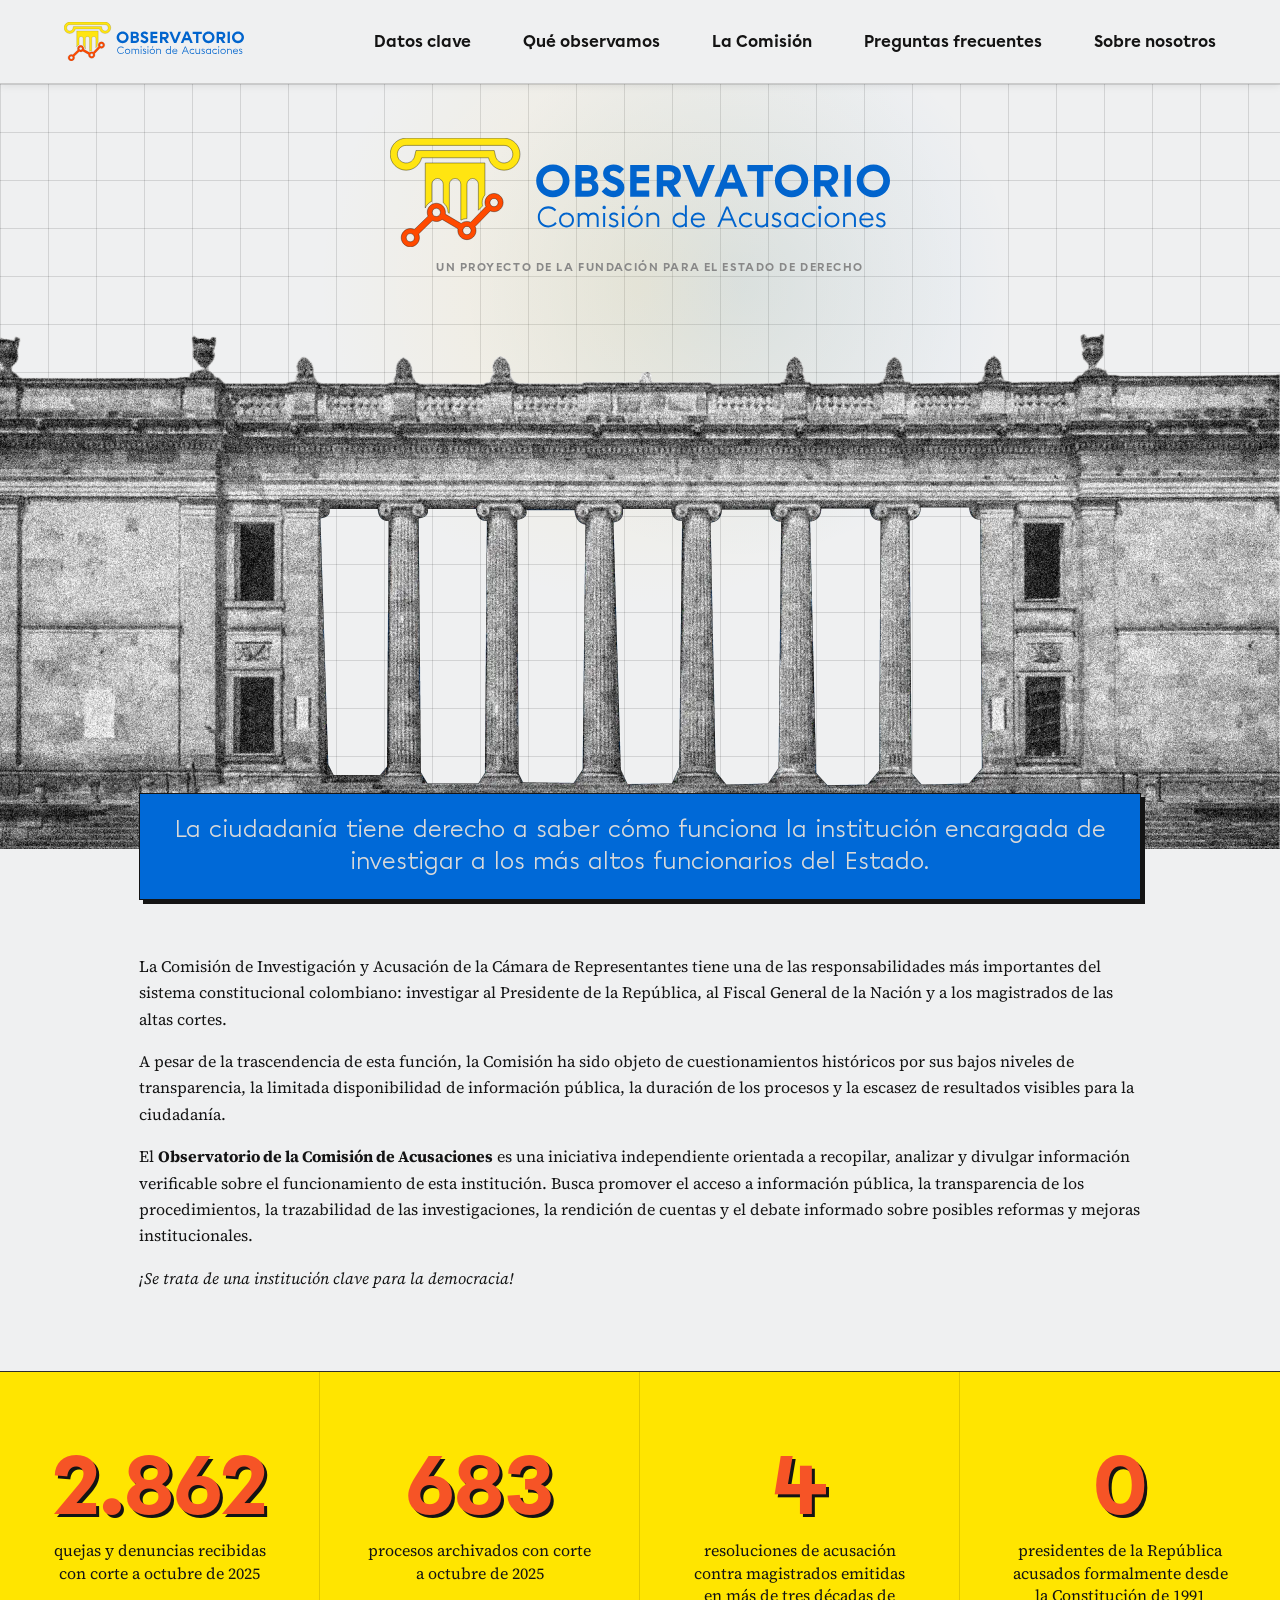
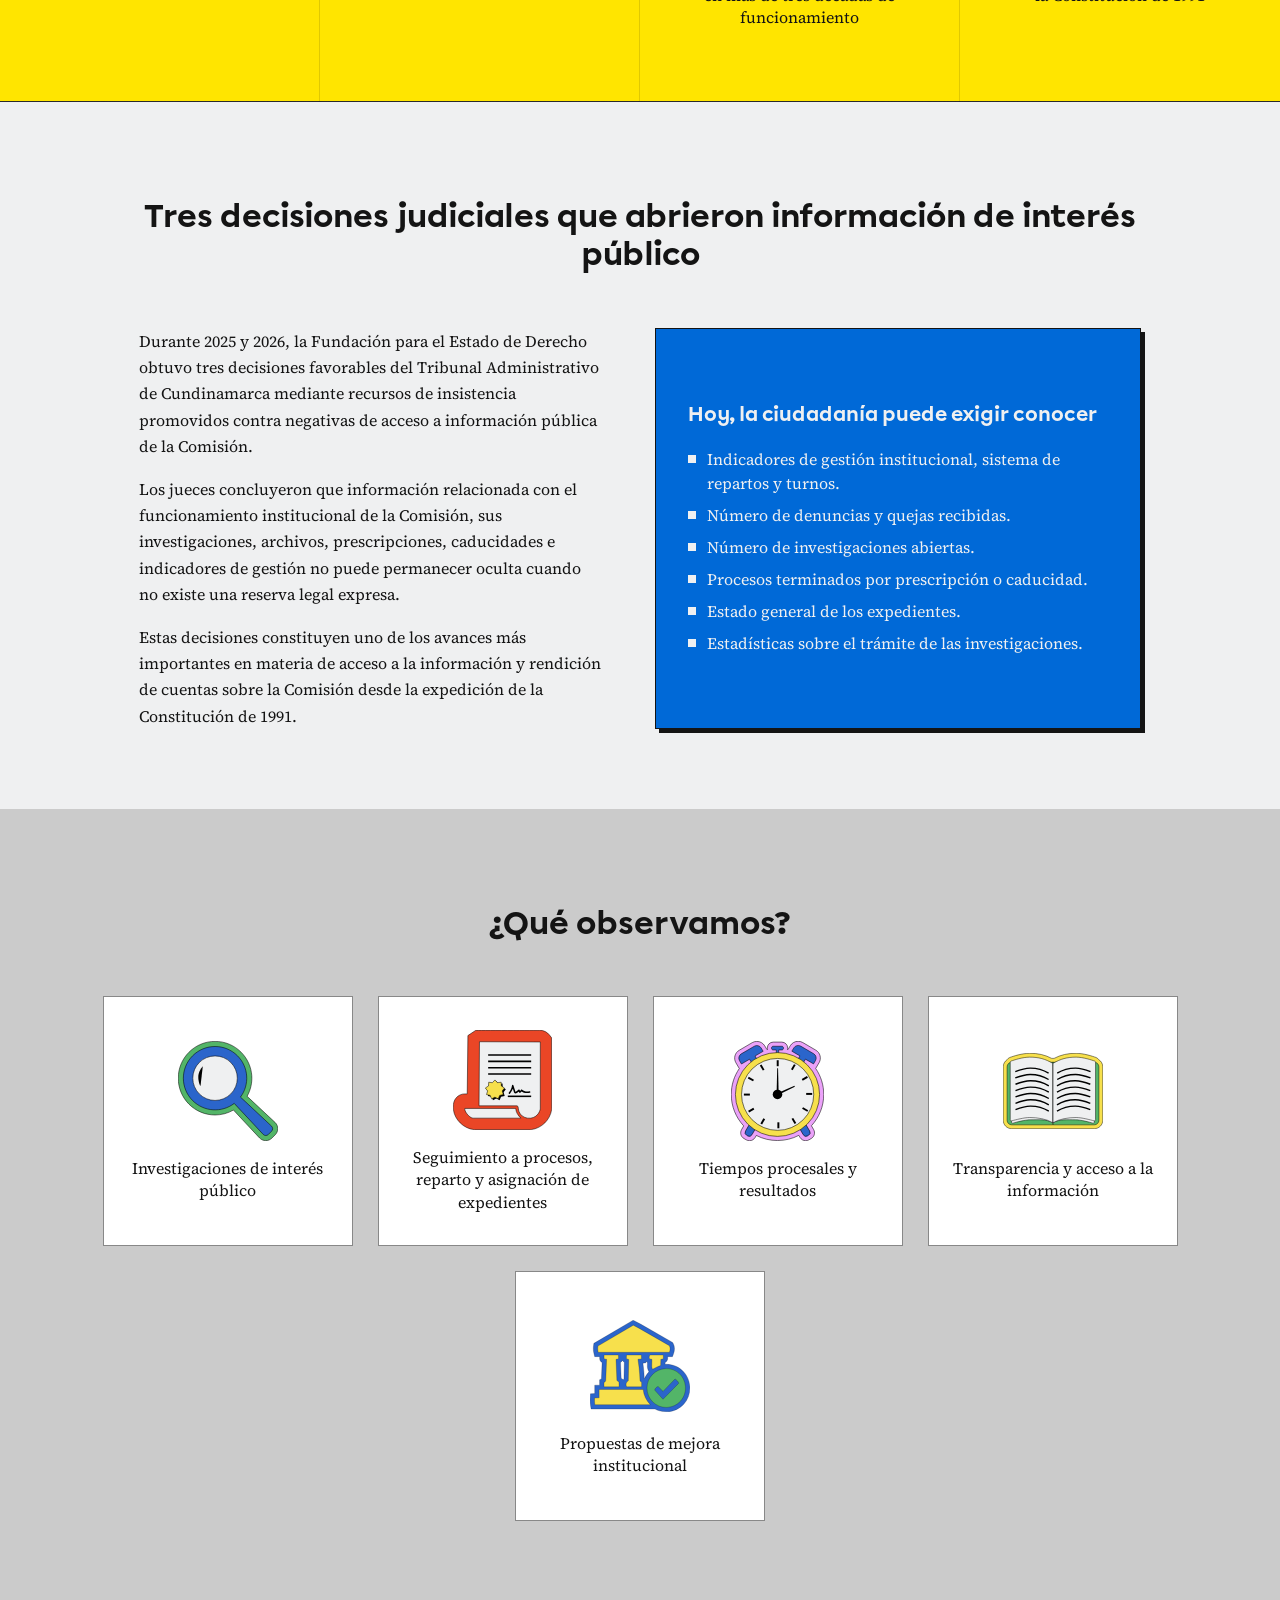
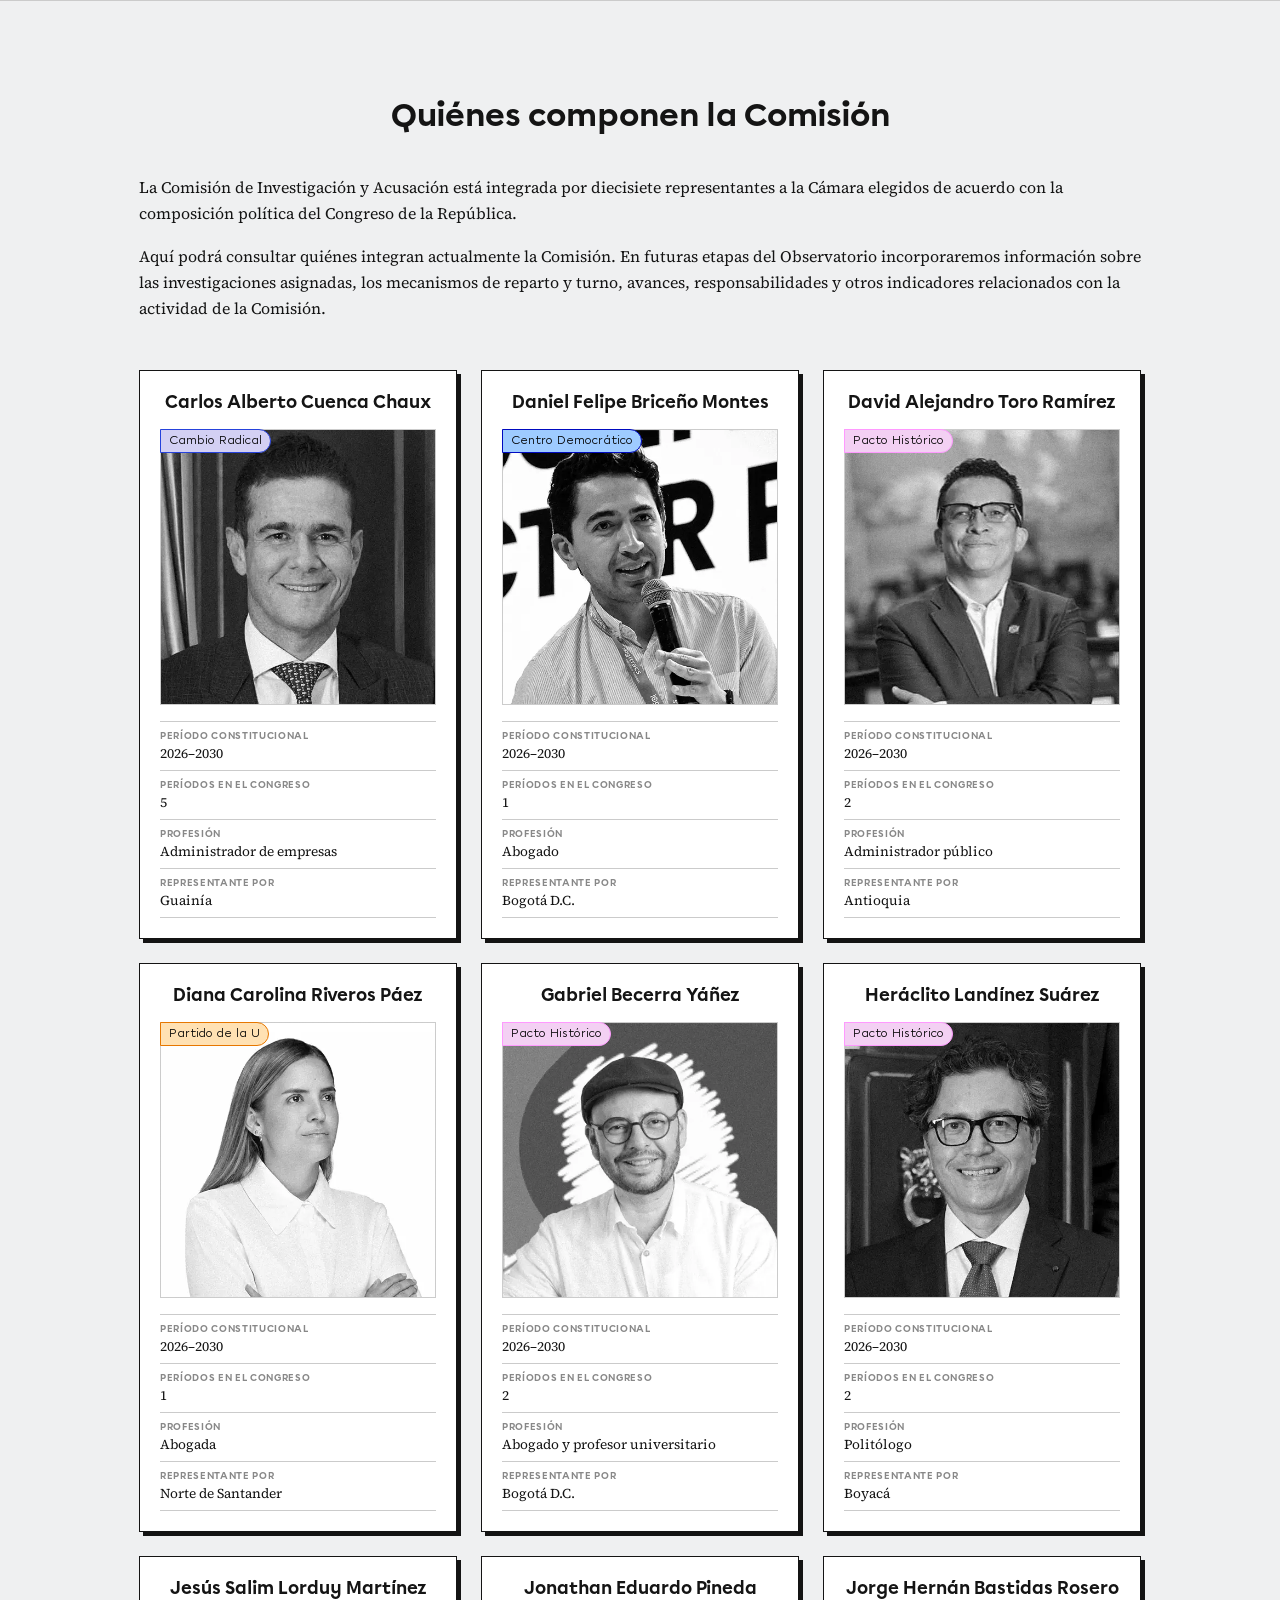
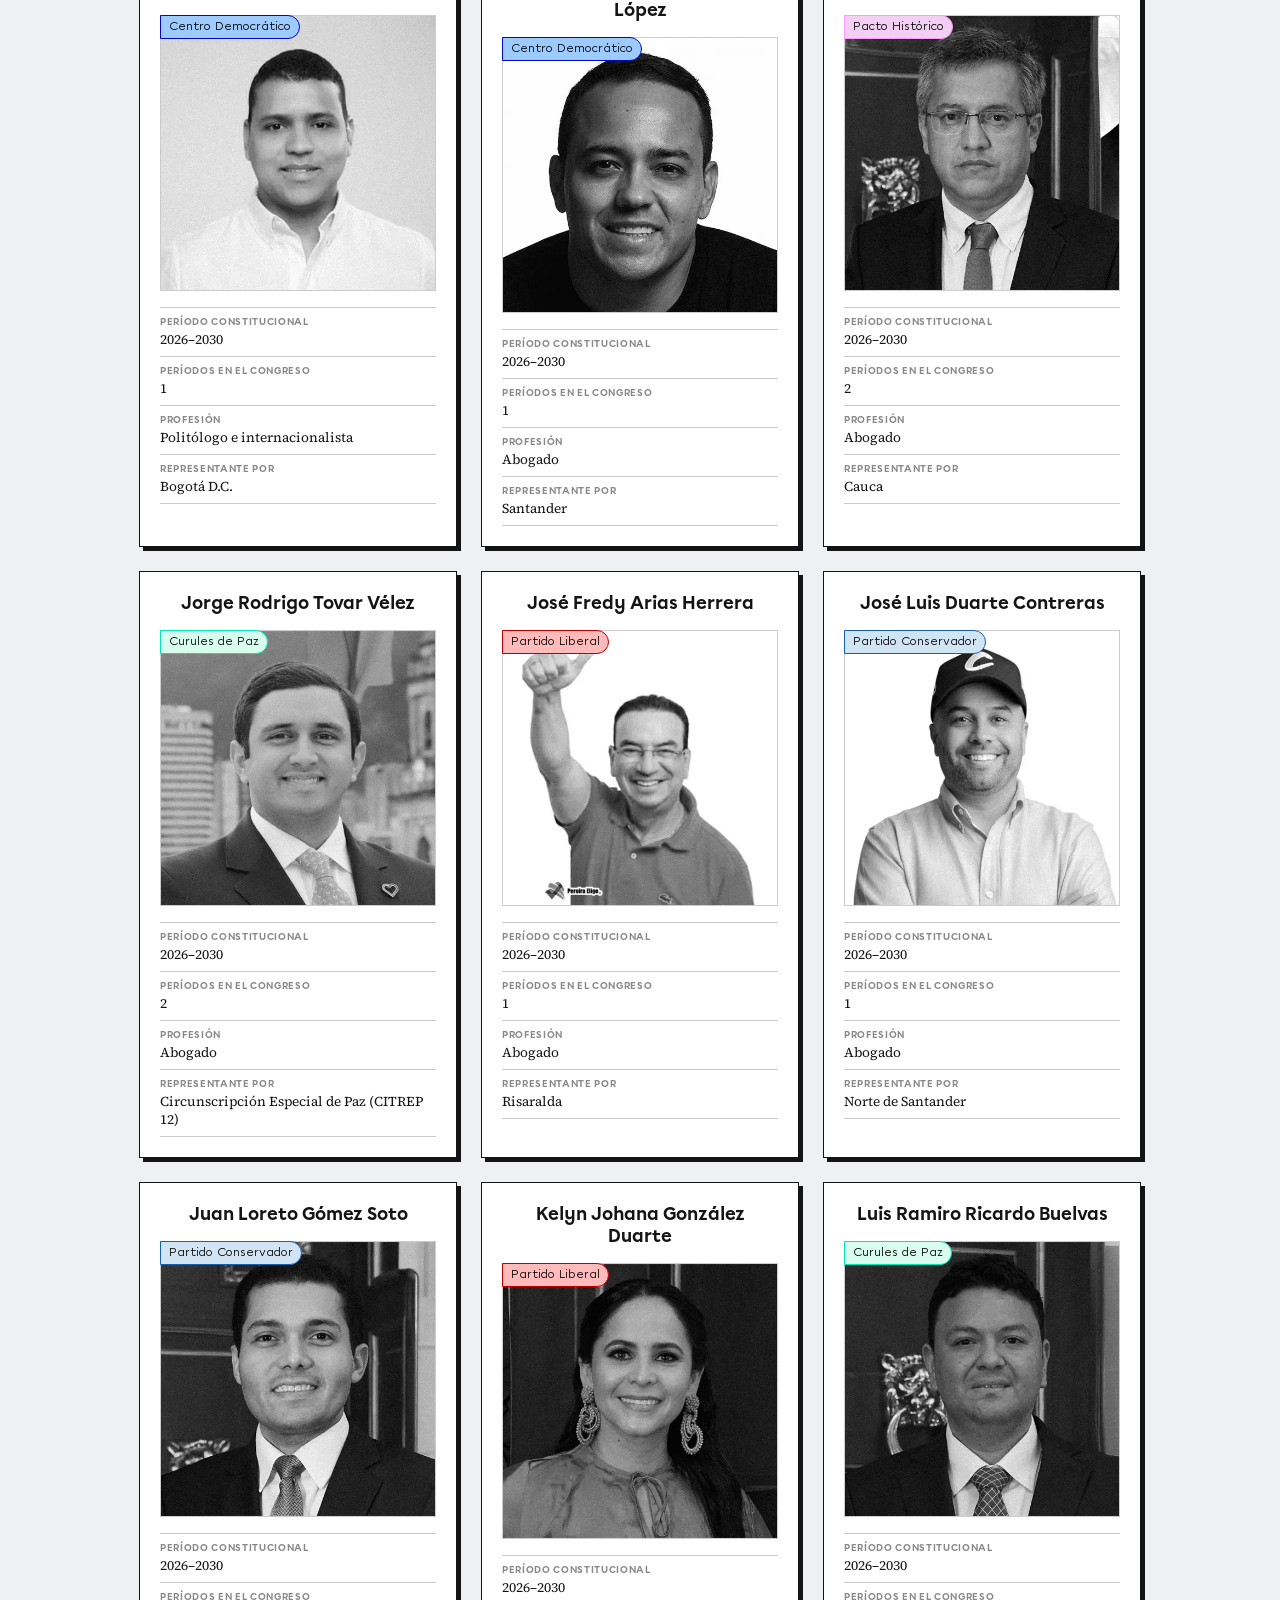
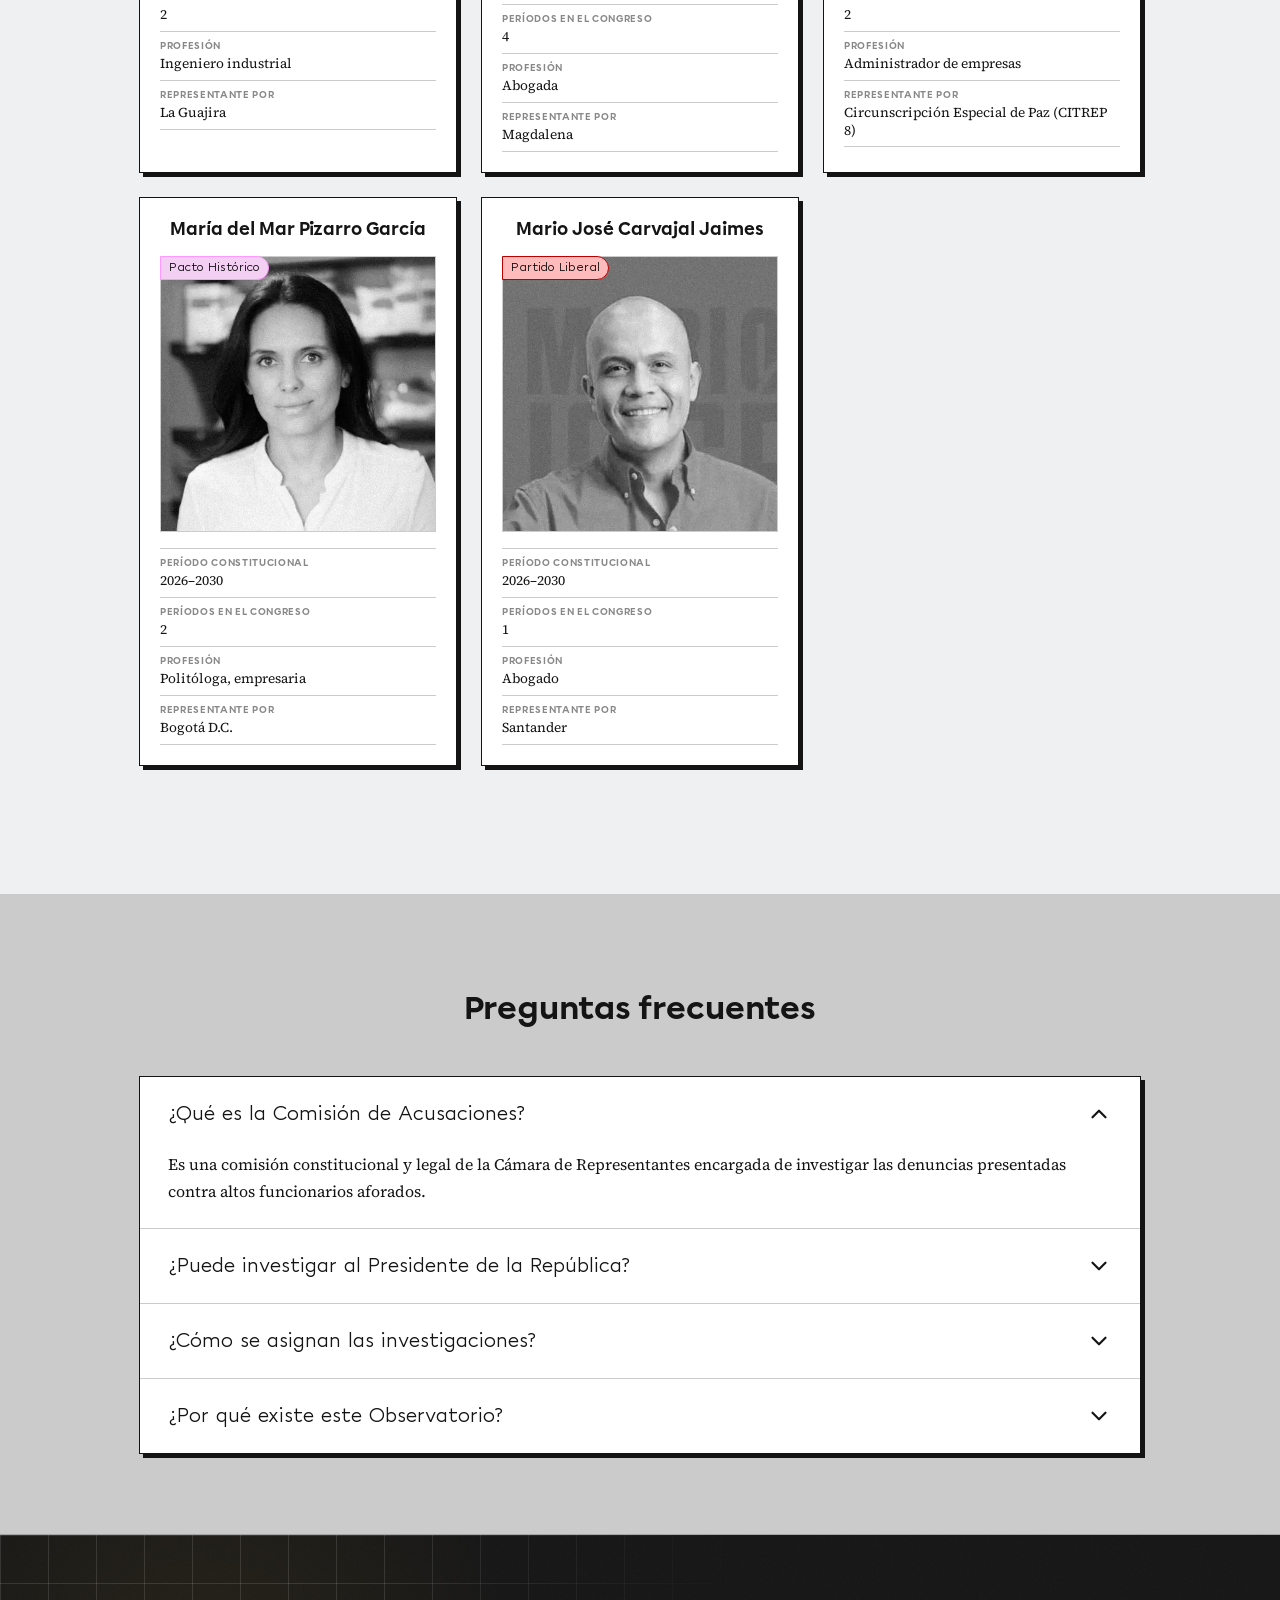
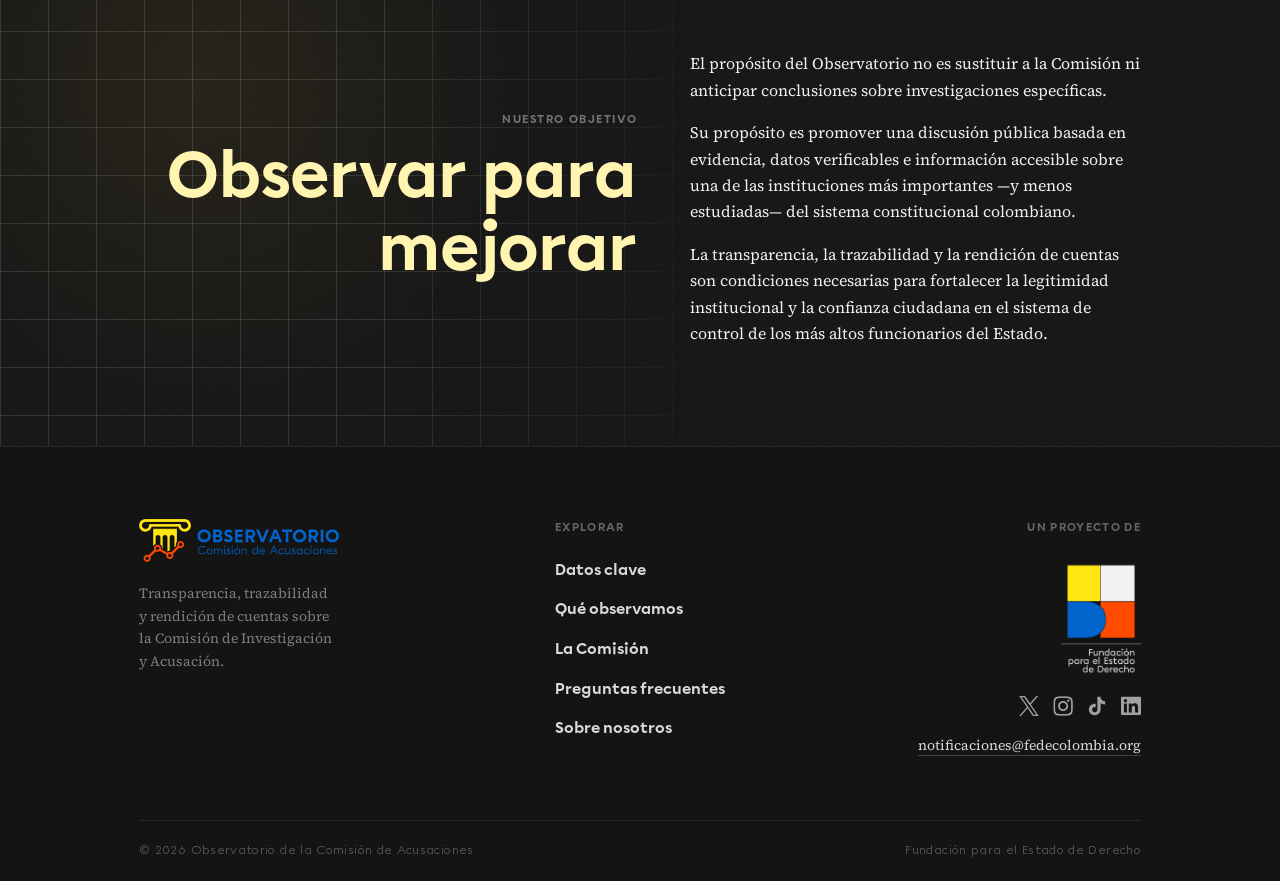
==== commit 4e7a8f6c: "Fix member name typos and update profession field Co-Authored-By: Claude Sonnet 5 <noreply@anthropic" ====
--- a/index.html
+++ b/index.html
@@ -1,6 +1,17 @@
 <!DOCTYPE html>
 <html lang="es">
 <head>
+
+    <!-- Google tag (gtag.js) -->
+  <script async src="https://www.googletagmanager.com/gtag/js?id=G-76JD3PP0E9"></script>
+  <script>
+      window.dataLayer = window.dataLayer || [];
+      function gtag(){dataLayer.push(arguments);}
+      gtag('js', new Date());
+    
+      gtag('config', 'G-76JD3PP0E9');
+  </script>
+
   <meta charset="UTF-8">
   <meta name="viewport" content="width=device-width, initial-scale=1.0">
   <title>Observatorio de la Comisión de Acusaciones - Fundación para el Estado de Derecho</title>
@@ -223,7 +234,7 @@
 
       <div class="member-card">
         <div class="member-card__header">
-          <p class="member-card__name">Daniel Felipe Briceño</p>
+          <p class="member-card__name">Daniel Felipe Briceño Montes</p>
         </div>
         <div class="member-card__photo-wrap">
           <span class="badge badge--centro-democratico">Centro Democrático</span>
@@ -248,7 +259,7 @@
         <ul class="member-card__ficha">
           <li><span class="ficha__label">Período constitucional</span><span class="ficha__value">2026–2030</span></li>
           <li><span class="ficha__label">Períodos en el Congreso</span><span class="ficha__value">2</span></li>
-          <li><span class="ficha__label">Profesión</span><span class="ficha__value">Comunicador social y empresario</span></li>
+          <li><span class="ficha__label">Profesión</span><span class="ficha__value">Administrador público</span></li>
           <li><span class="ficha__label">Representante por</span><span class="ficha__value">Antioquia</span></li>
         </ul>
       </div>
@@ -287,7 +298,7 @@
 
       <div class="member-card">
         <div class="member-card__header">
-          <p class="member-card__name">Heráclito Landinez Suárez</p>
+          <p class="member-card__name">Heráclito Landínez Suárez</p>
         </div>
         <div class="member-card__photo-wrap">
           <span class="badge badge--pacto">Pacto Histórico</span>
@@ -431,7 +442,7 @@
 
       <div class="member-card">
         <div class="member-card__header">
-          <p class="member-card__name">Luis Ramiro Ricardo Vuelbas</p>
+          <p class="member-card__name">Luis Ramiro Ricardo Buelvas</p>
         </div>
         <div class="member-card__photo-wrap">
           <span class="badge badge--curules">Curules de Paz</span>
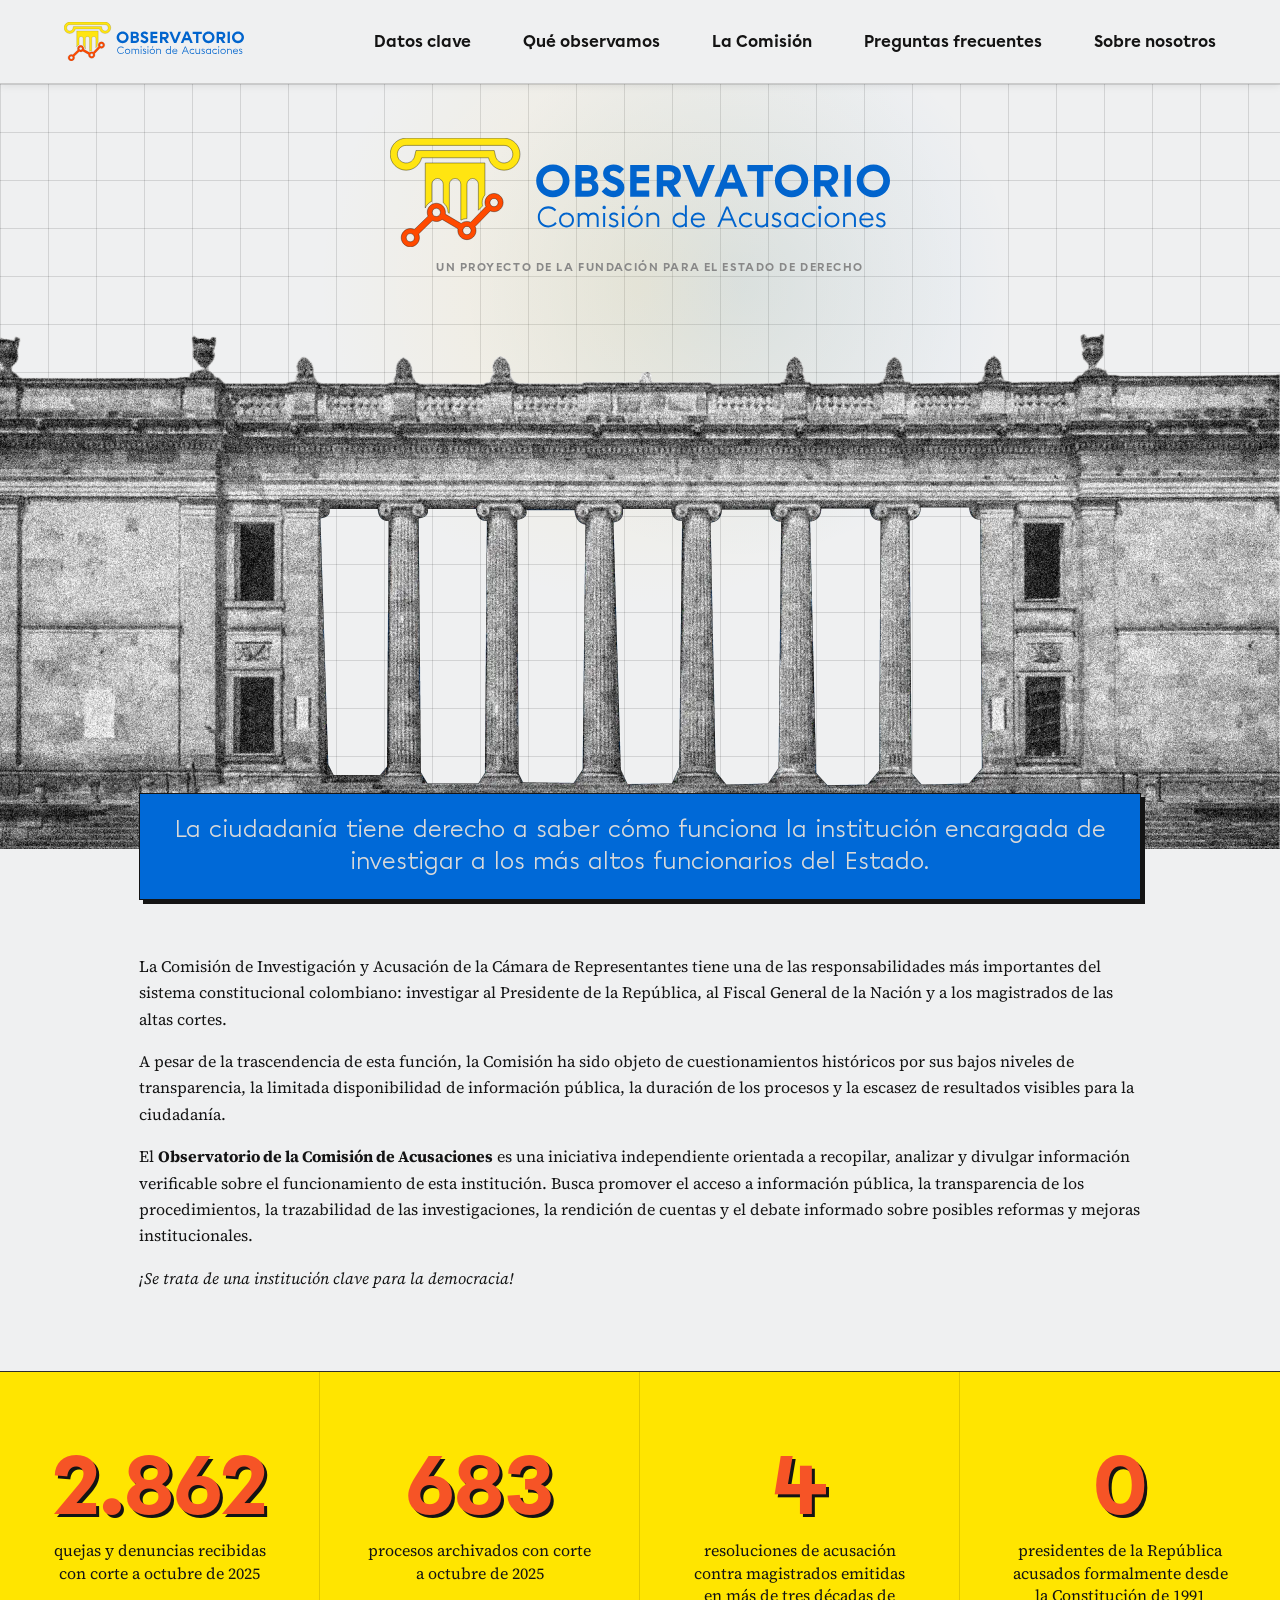
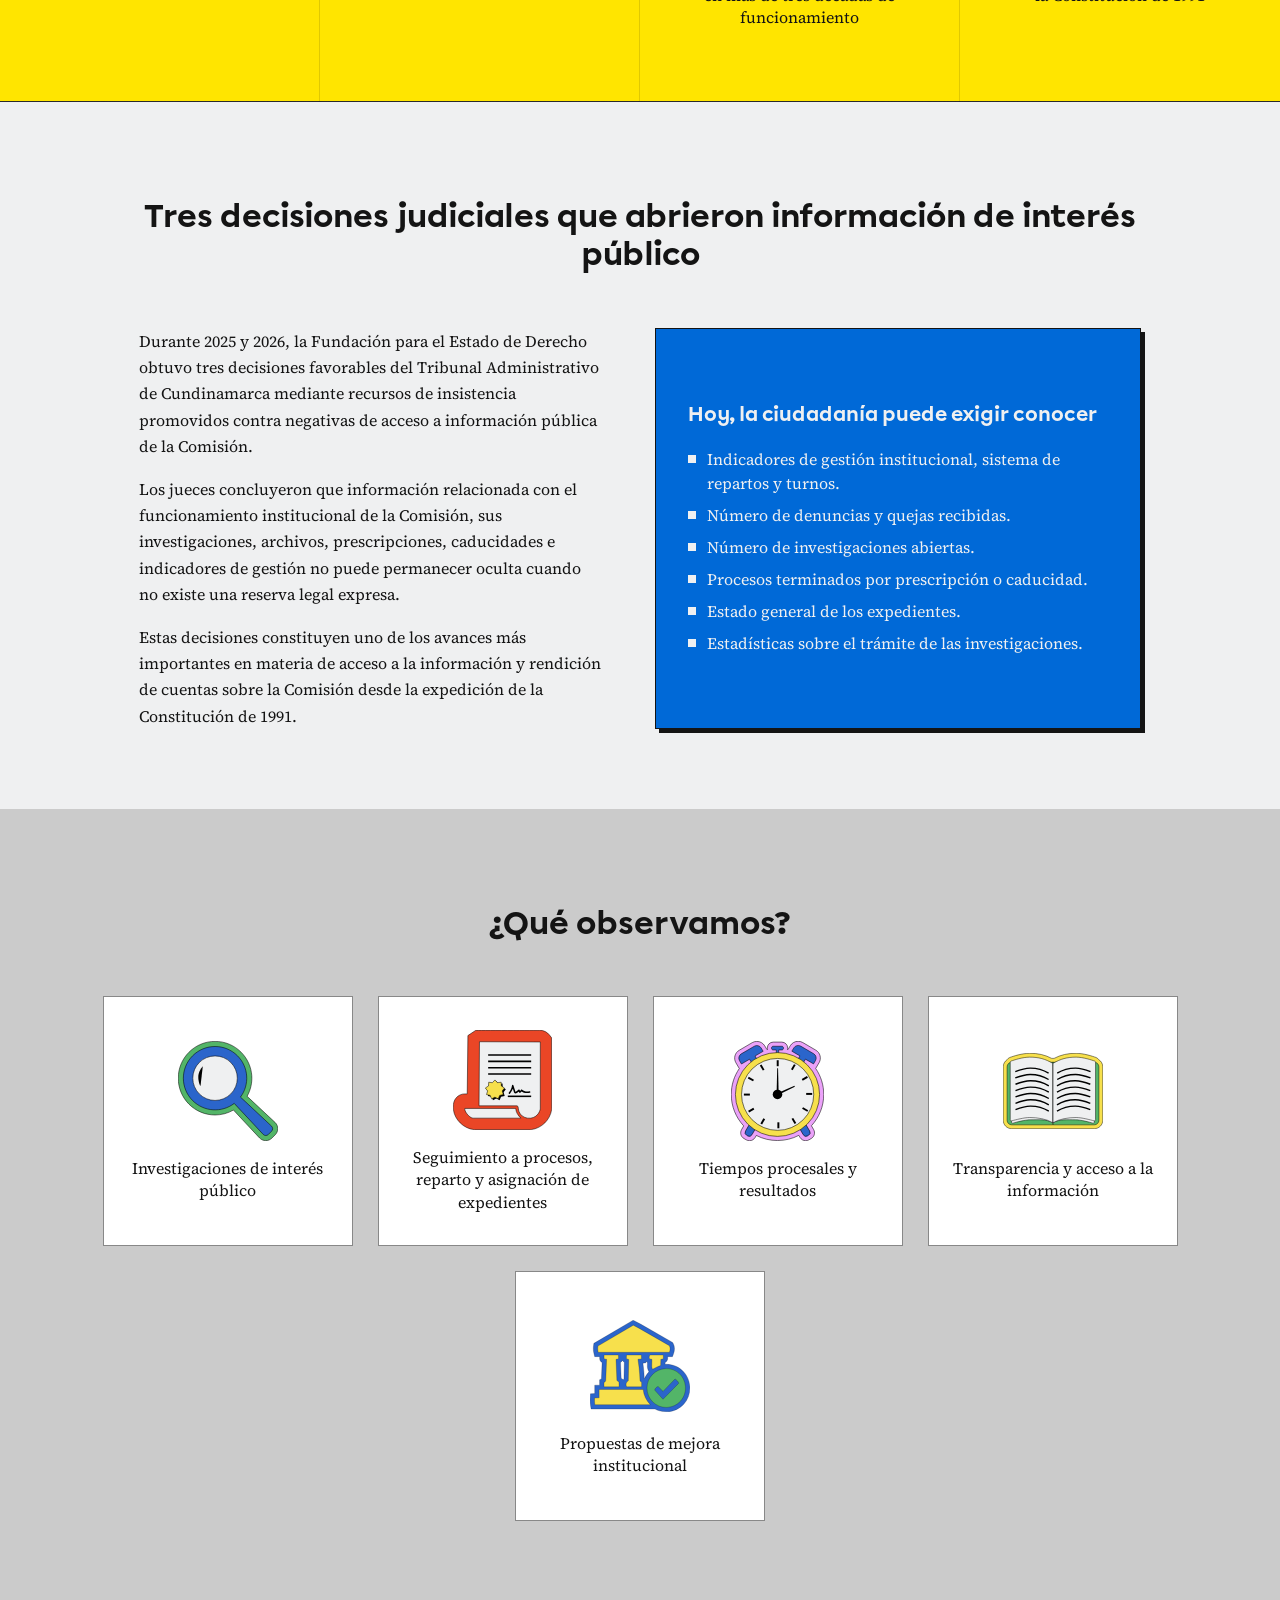
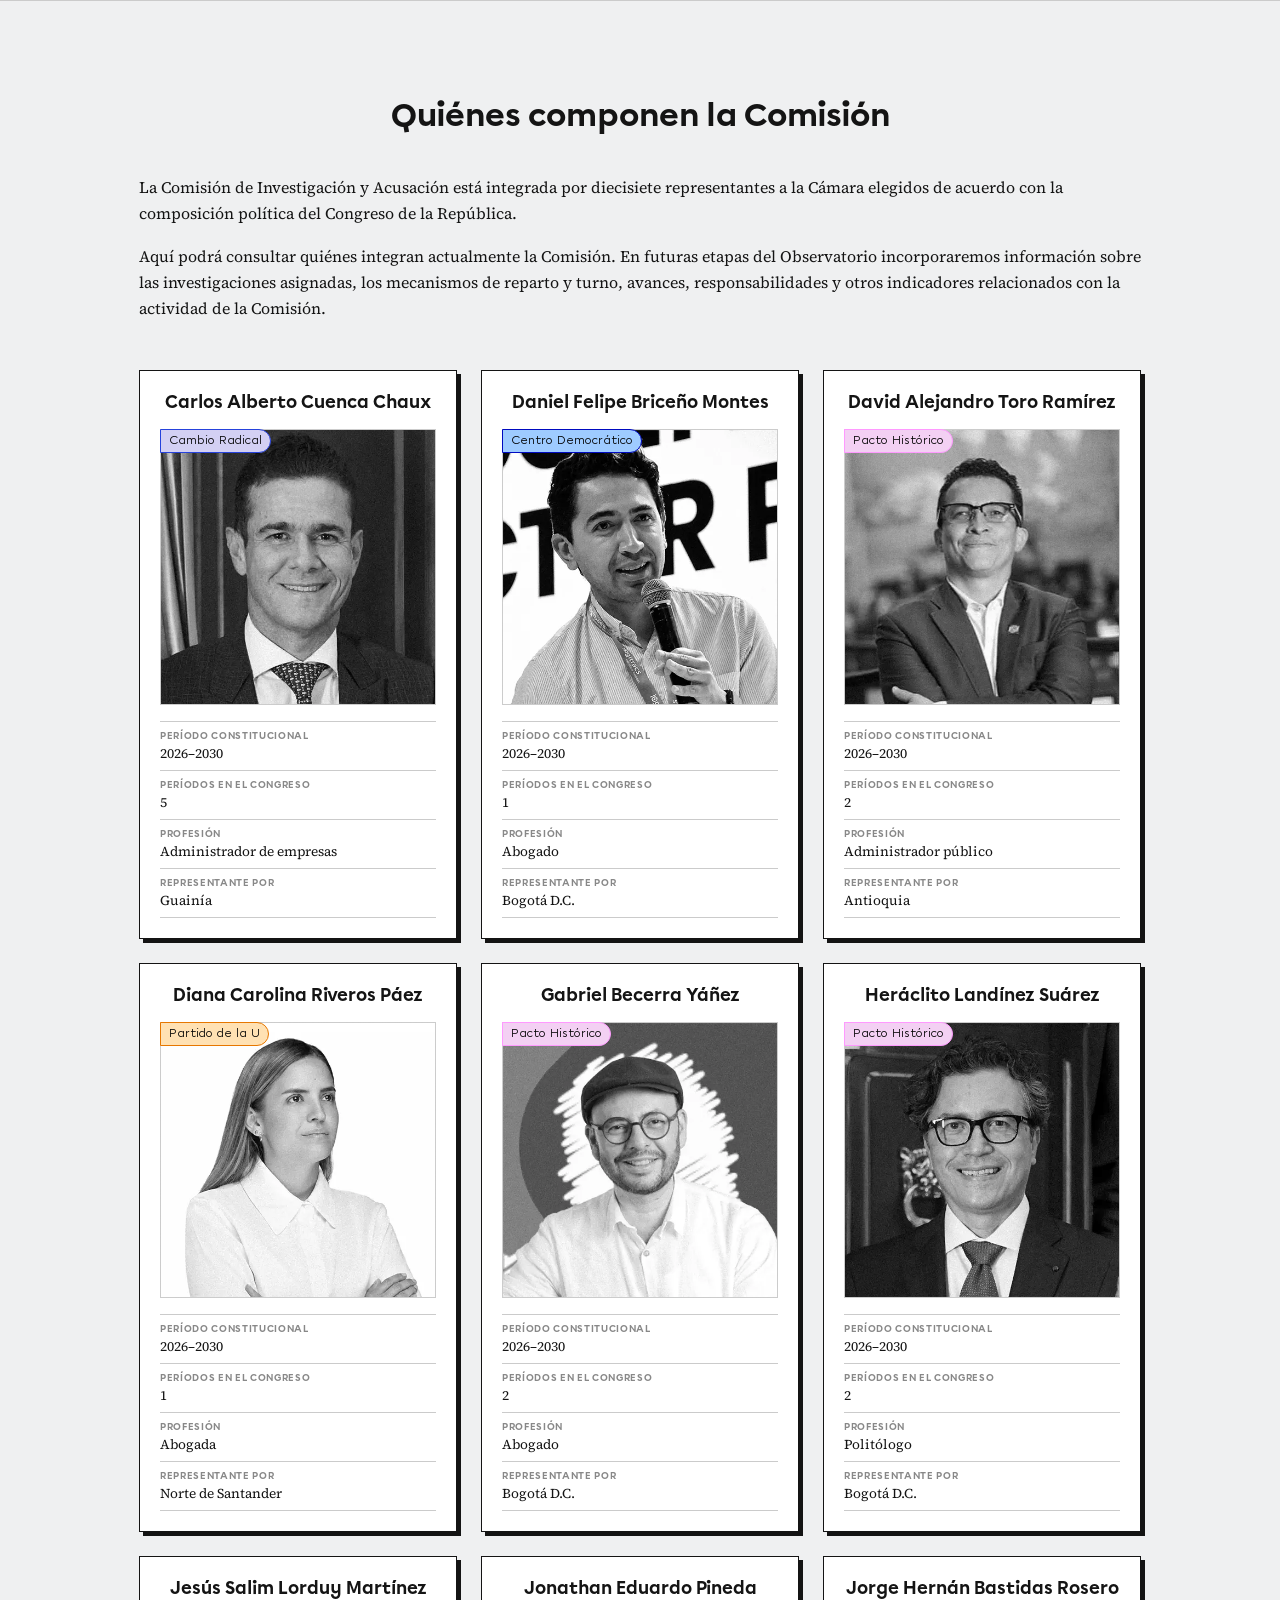
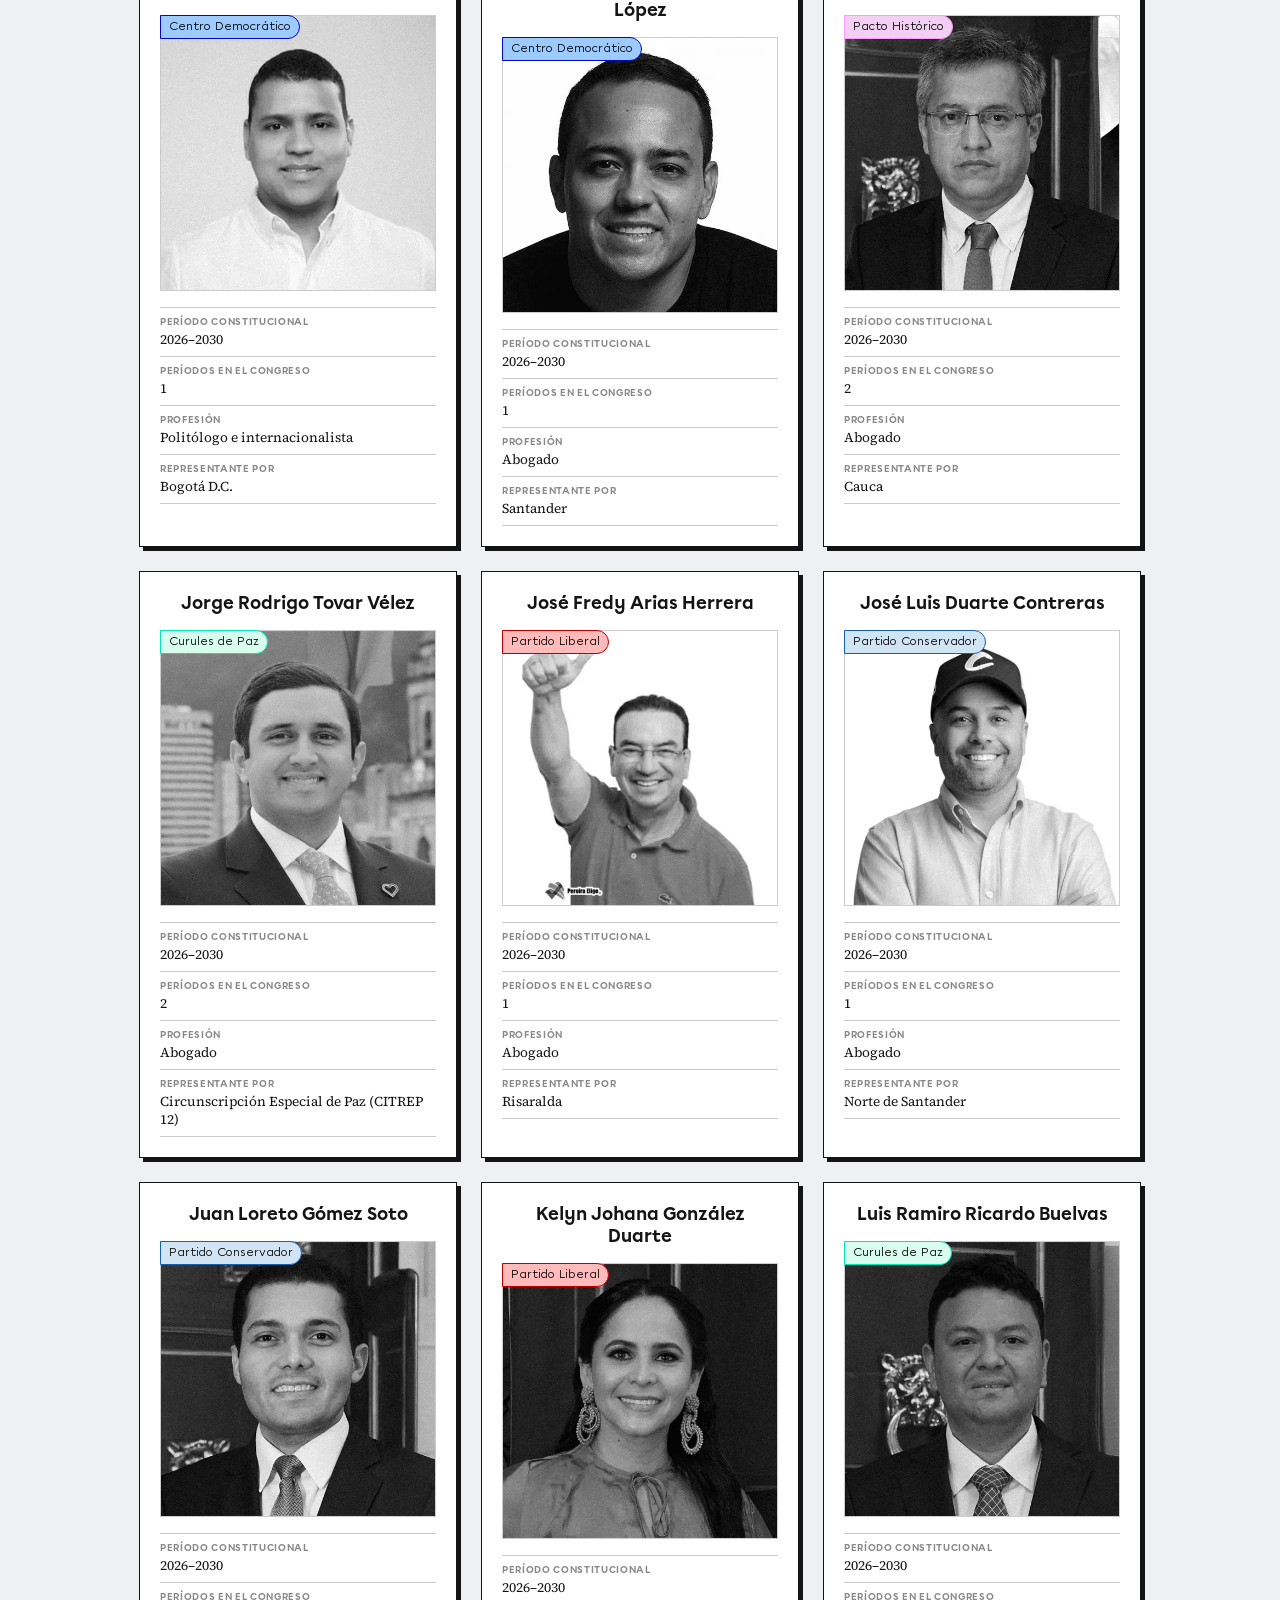
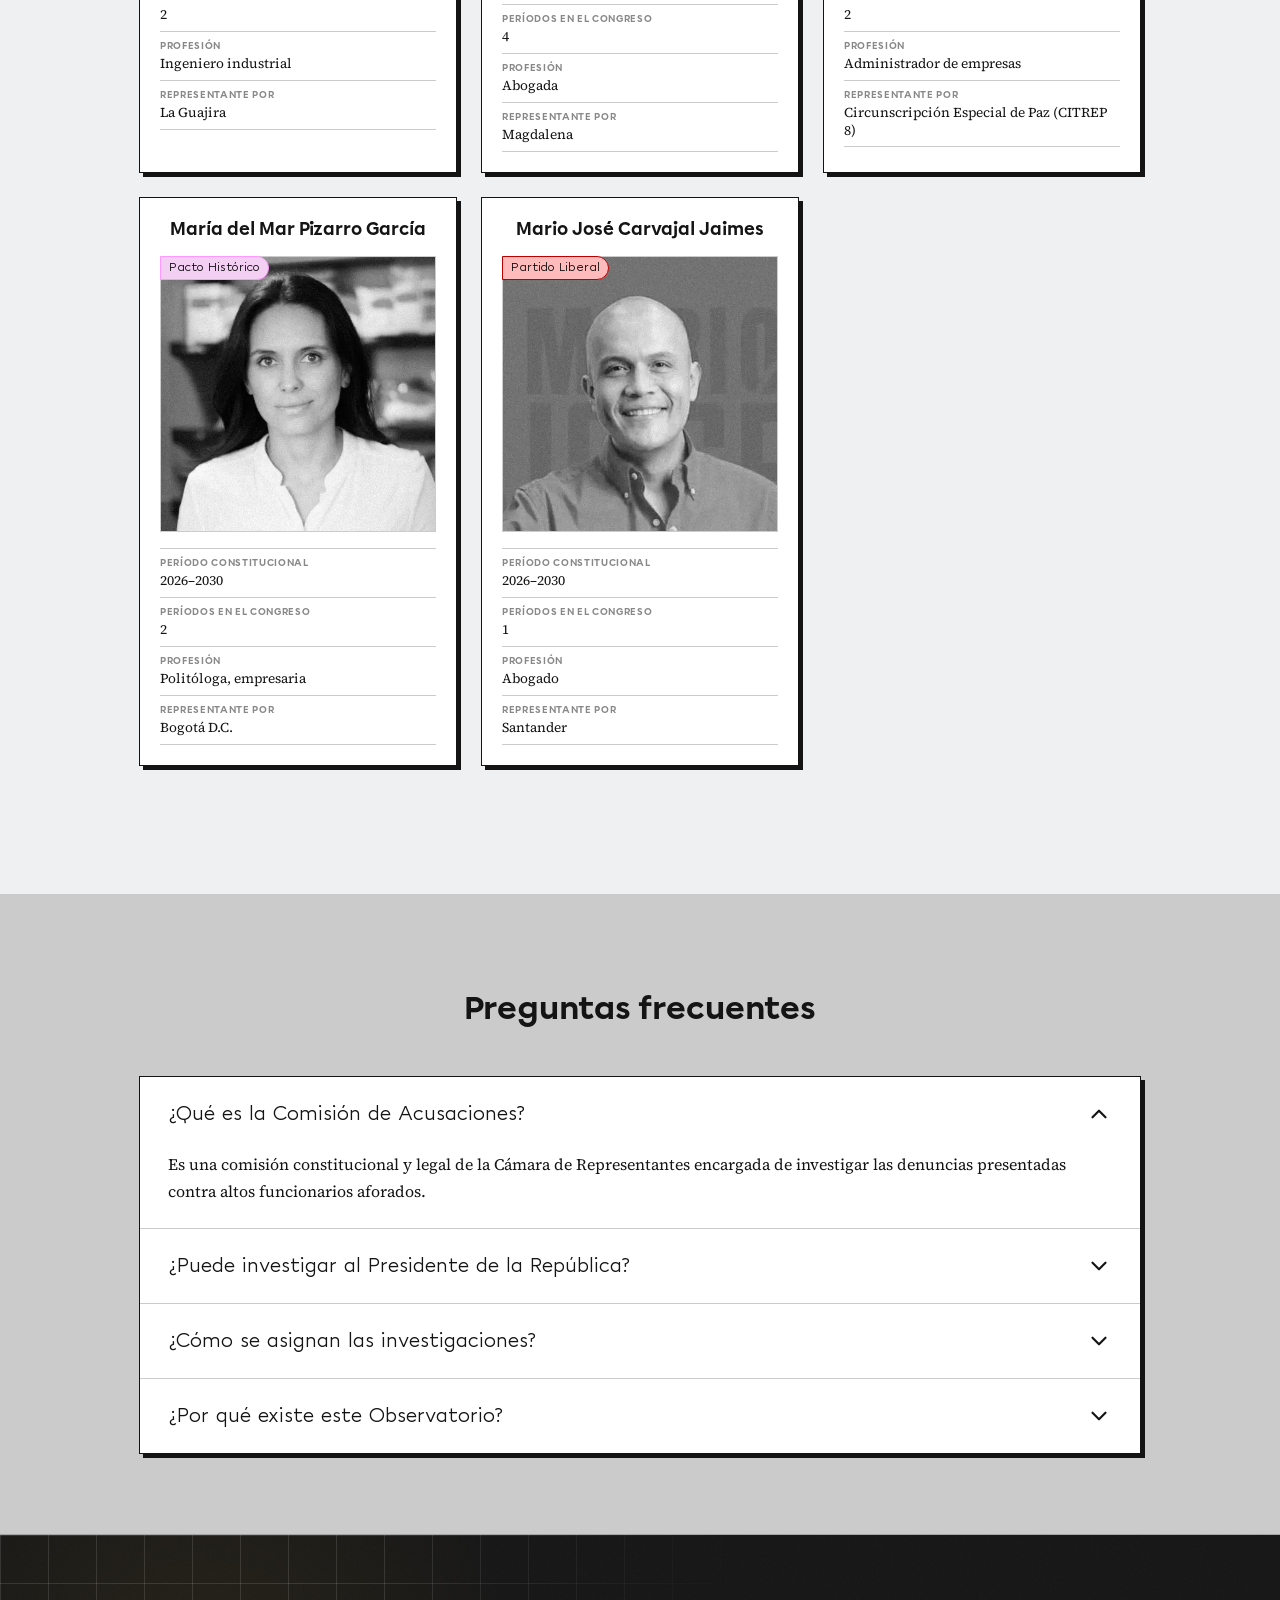
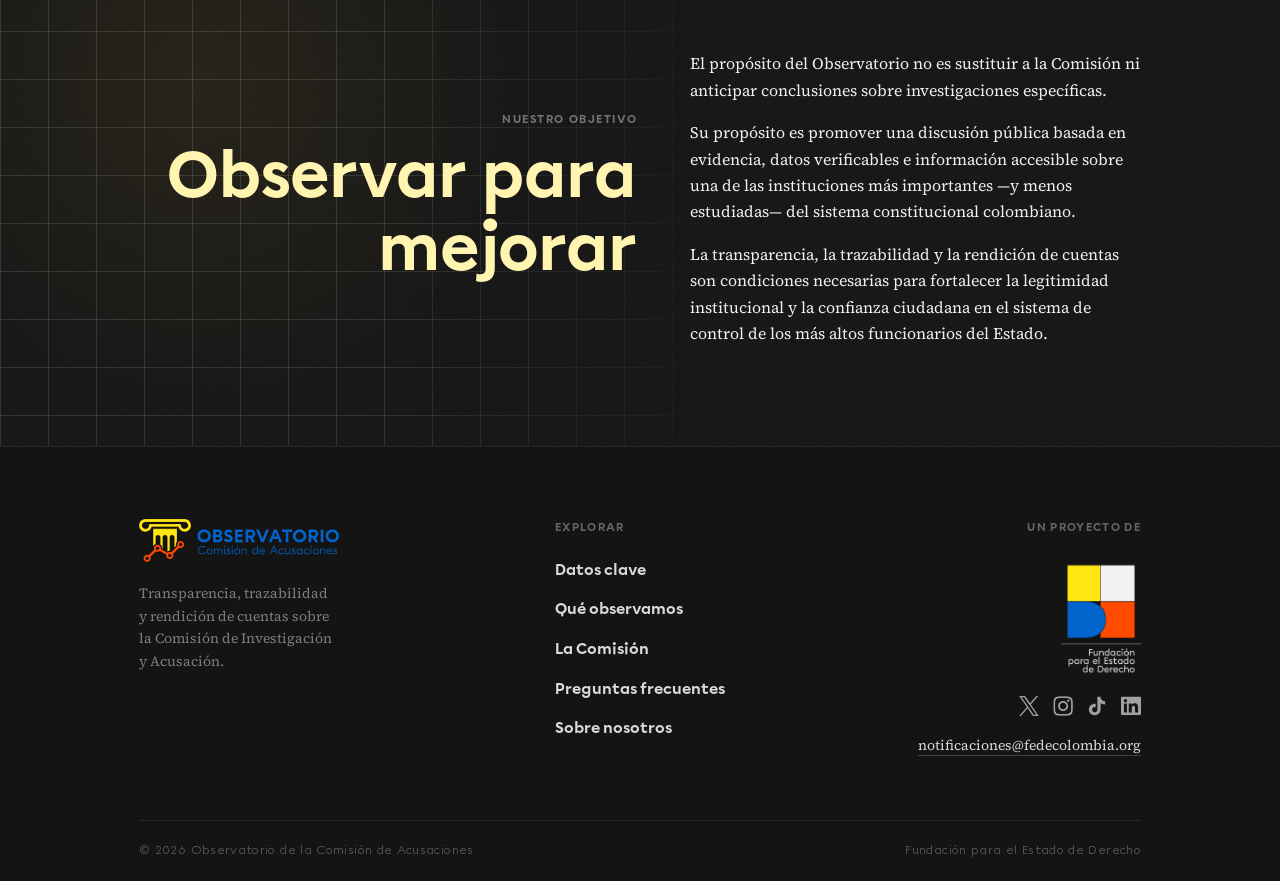
==== commit f9729345: "Update member card details for Becerra Yáñez and Landínez Suárez - Gabriel Becerra Yáñez: profession" ====
--- a/index.html
+++ b/index.html
@@ -291,7 +291,7 @@
         <ul class="member-card__ficha">
           <li><span class="ficha__label">Período constitucional</span><span class="ficha__value">2026–2030</span></li>
           <li><span class="ficha__label">Períodos en el Congreso</span><span class="ficha__value">2</span></li>
-          <li><span class="ficha__label">Profesión</span><span class="ficha__value">Abogado y profesor universitario</span></li>
+          <li><span class="ficha__label">Profesión</span><span class="ficha__value">Abogado</span></li>
           <li><span class="ficha__label">Representante por</span><span class="ficha__value">Bogotá D.C.</span></li>
         </ul>
       </div>
@@ -308,7 +308,7 @@
           <li><span class="ficha__label">Período constitucional</span><span class="ficha__value">2026–2030</span></li>
           <li><span class="ficha__label">Períodos en el Congreso</span><span class="ficha__value">2</span></li>
           <li><span class="ficha__label">Profesión</span><span class="ficha__value">Politólogo</span></li>
-          <li><span class="ficha__label">Representante por</span><span class="ficha__value">Boyacá</span></li>
+          <li><span class="ficha__label">Representante por</span><span class="ficha__value">Bogotá D.C.</span></li>
         </ul>
       </div>
 
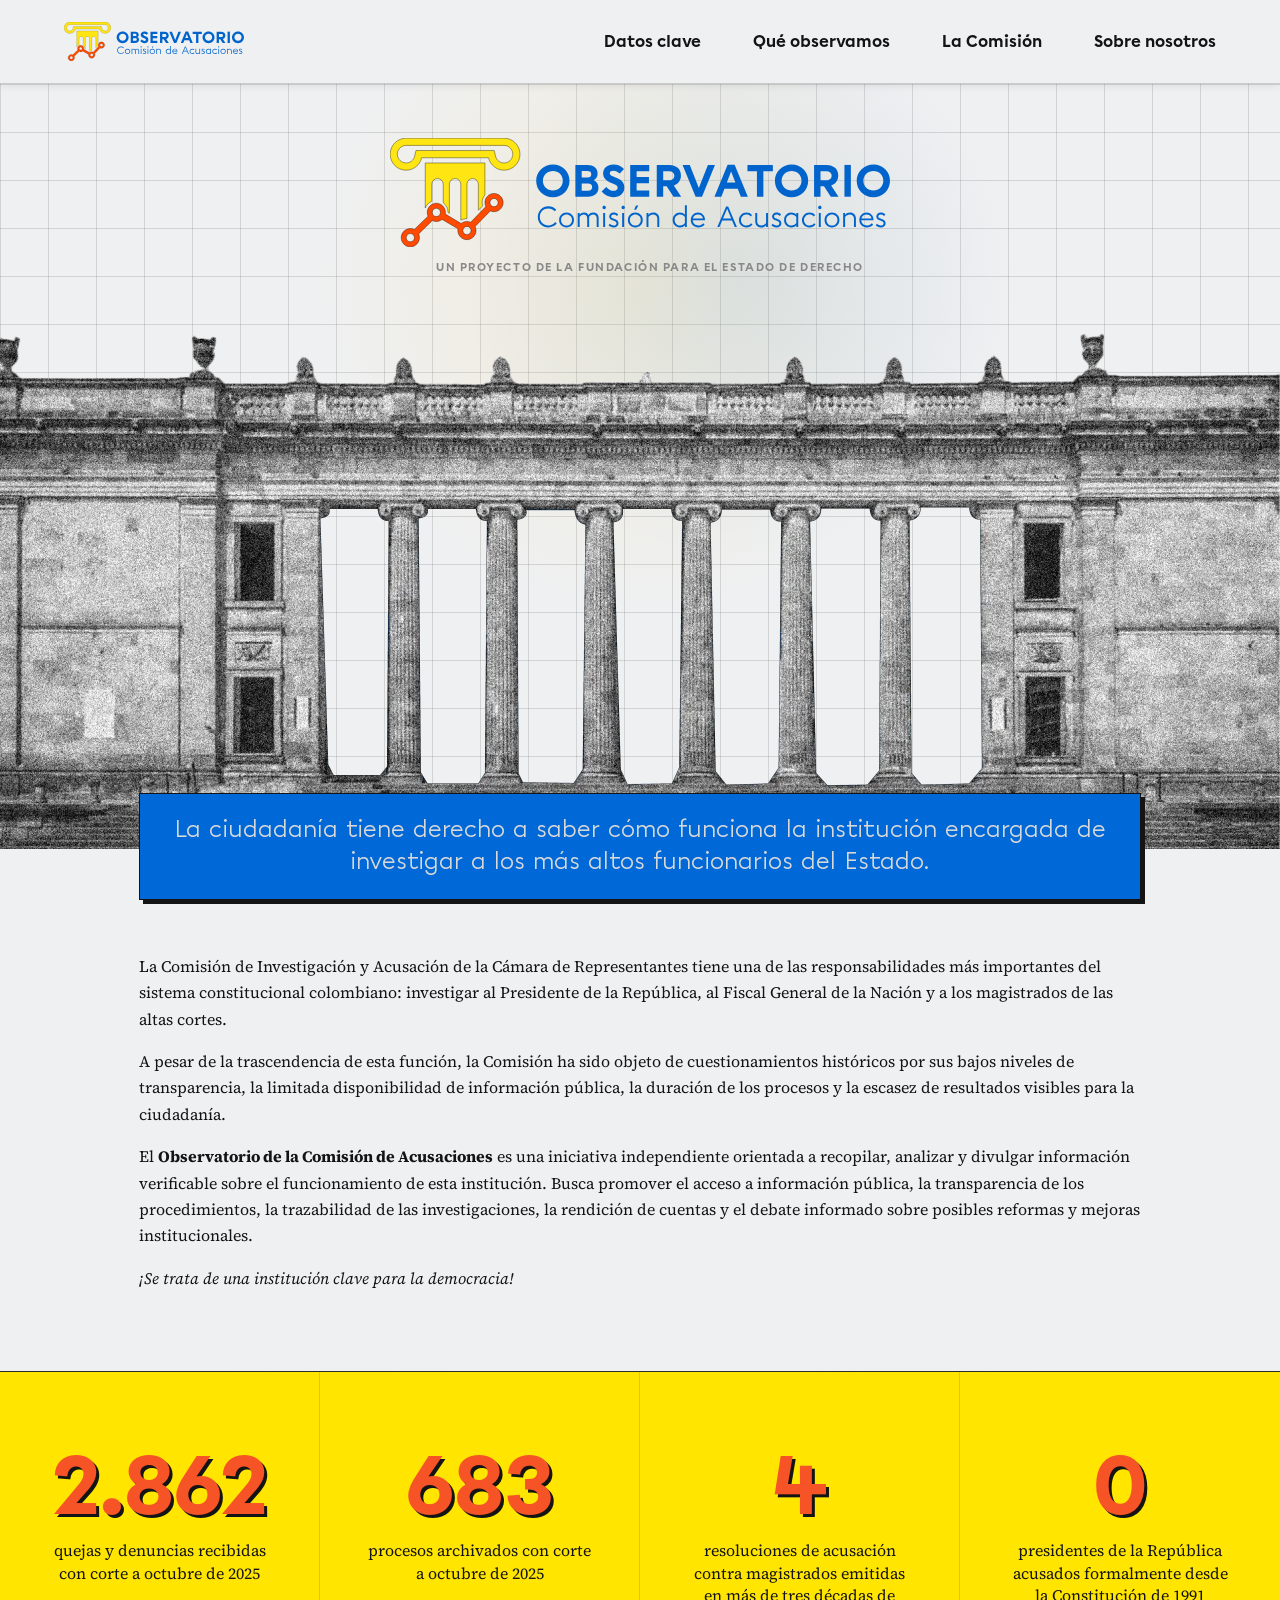
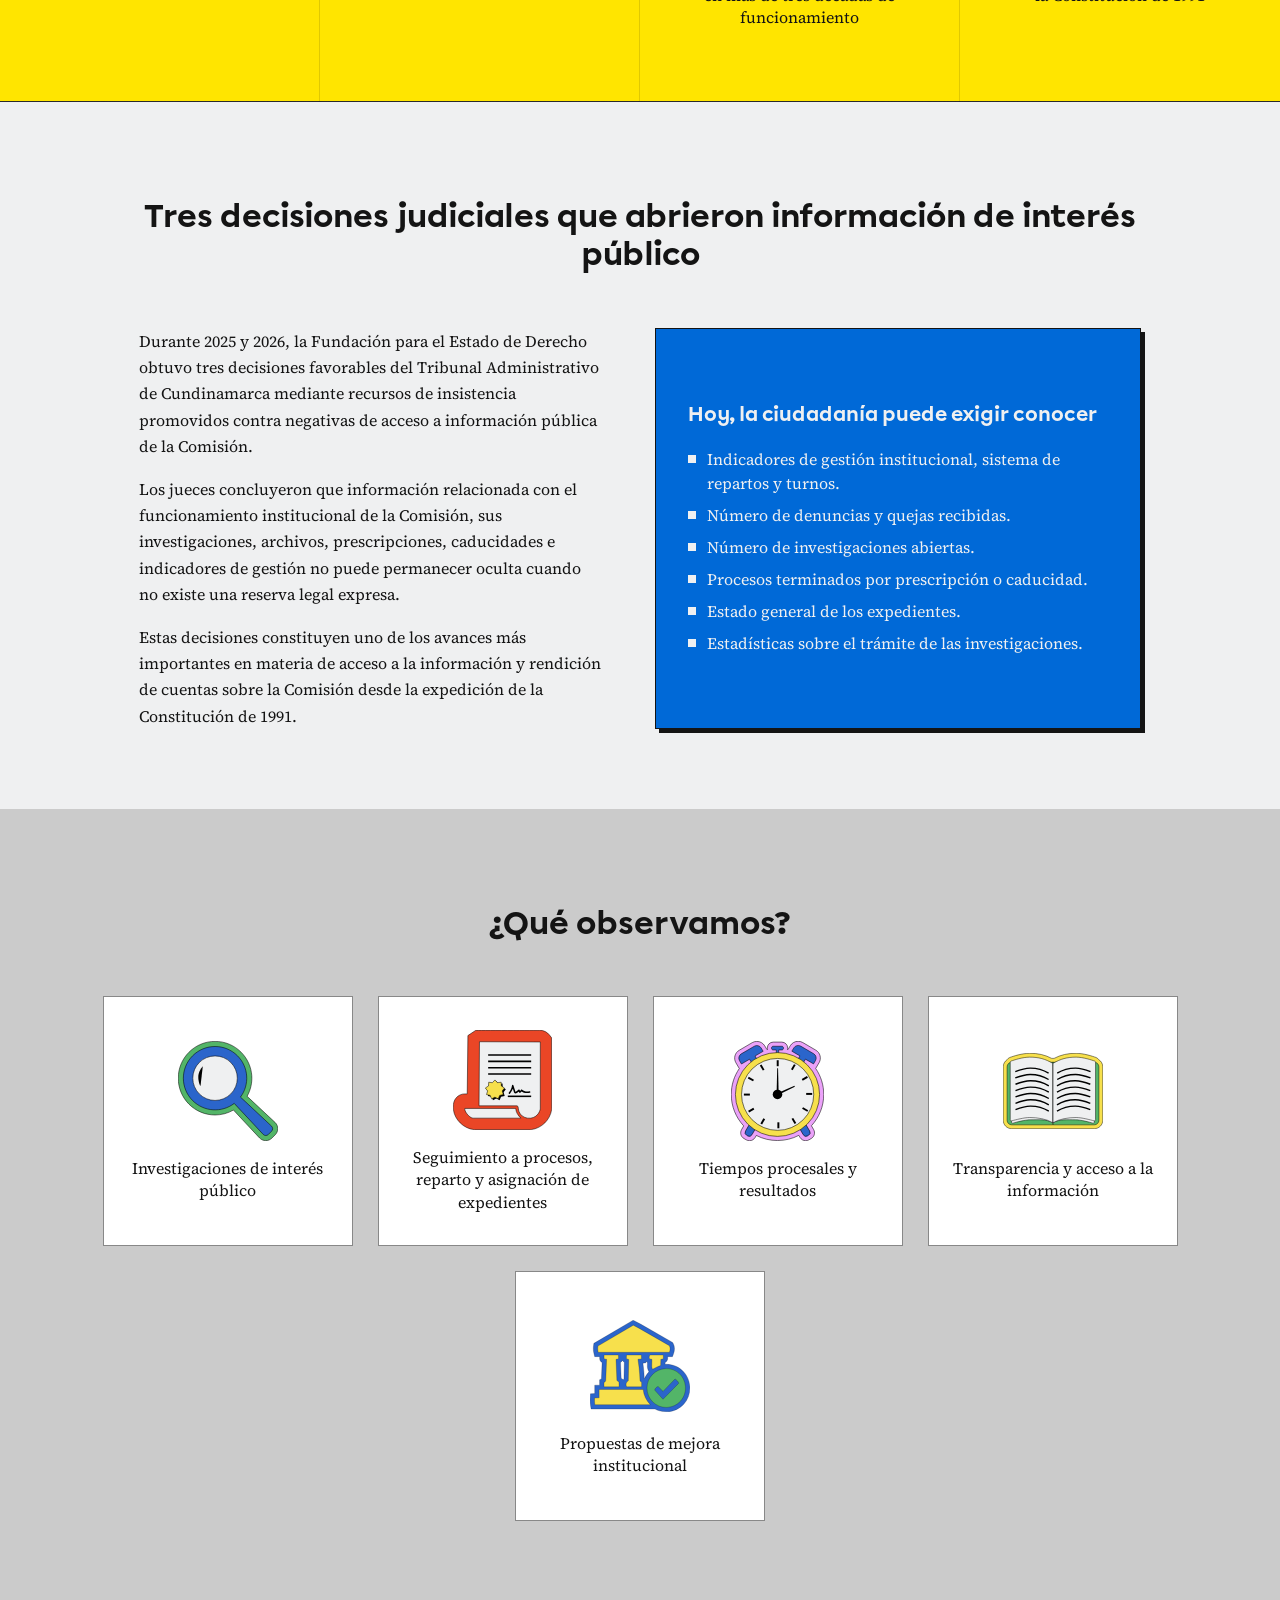
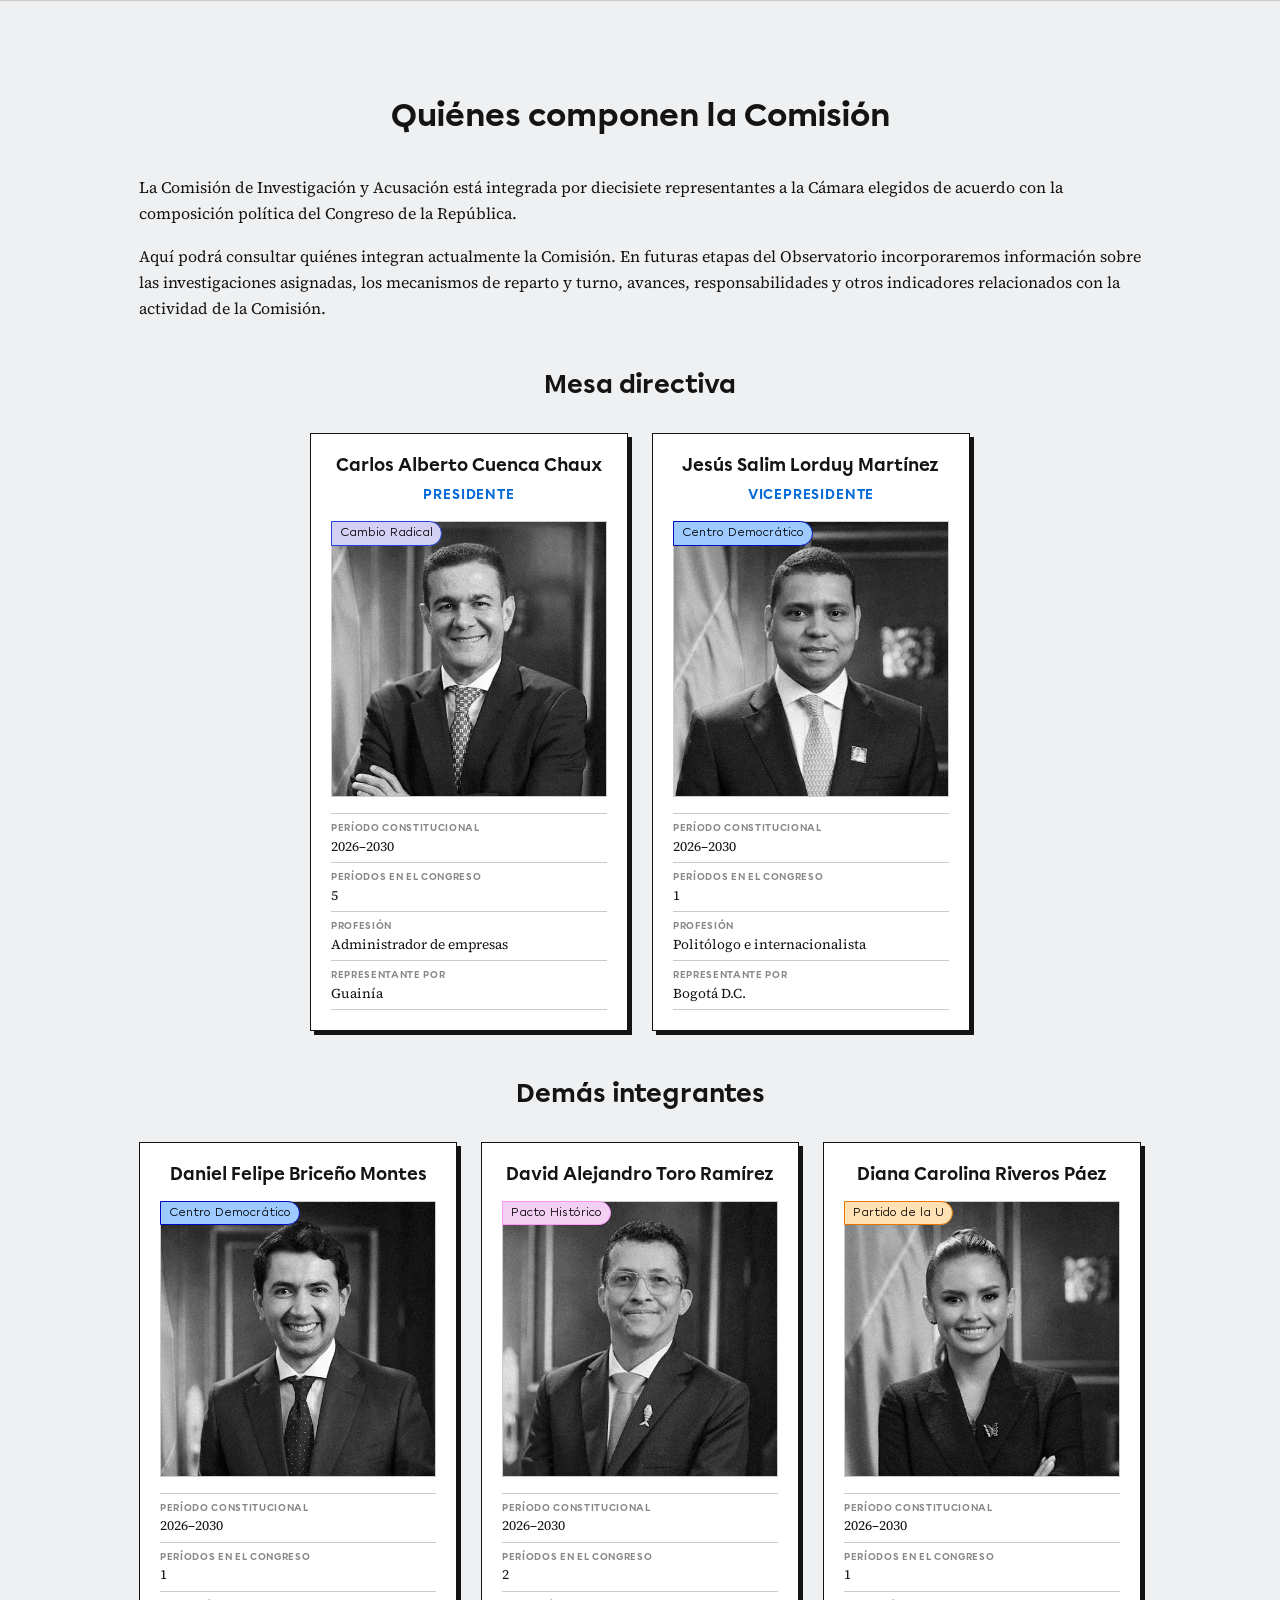
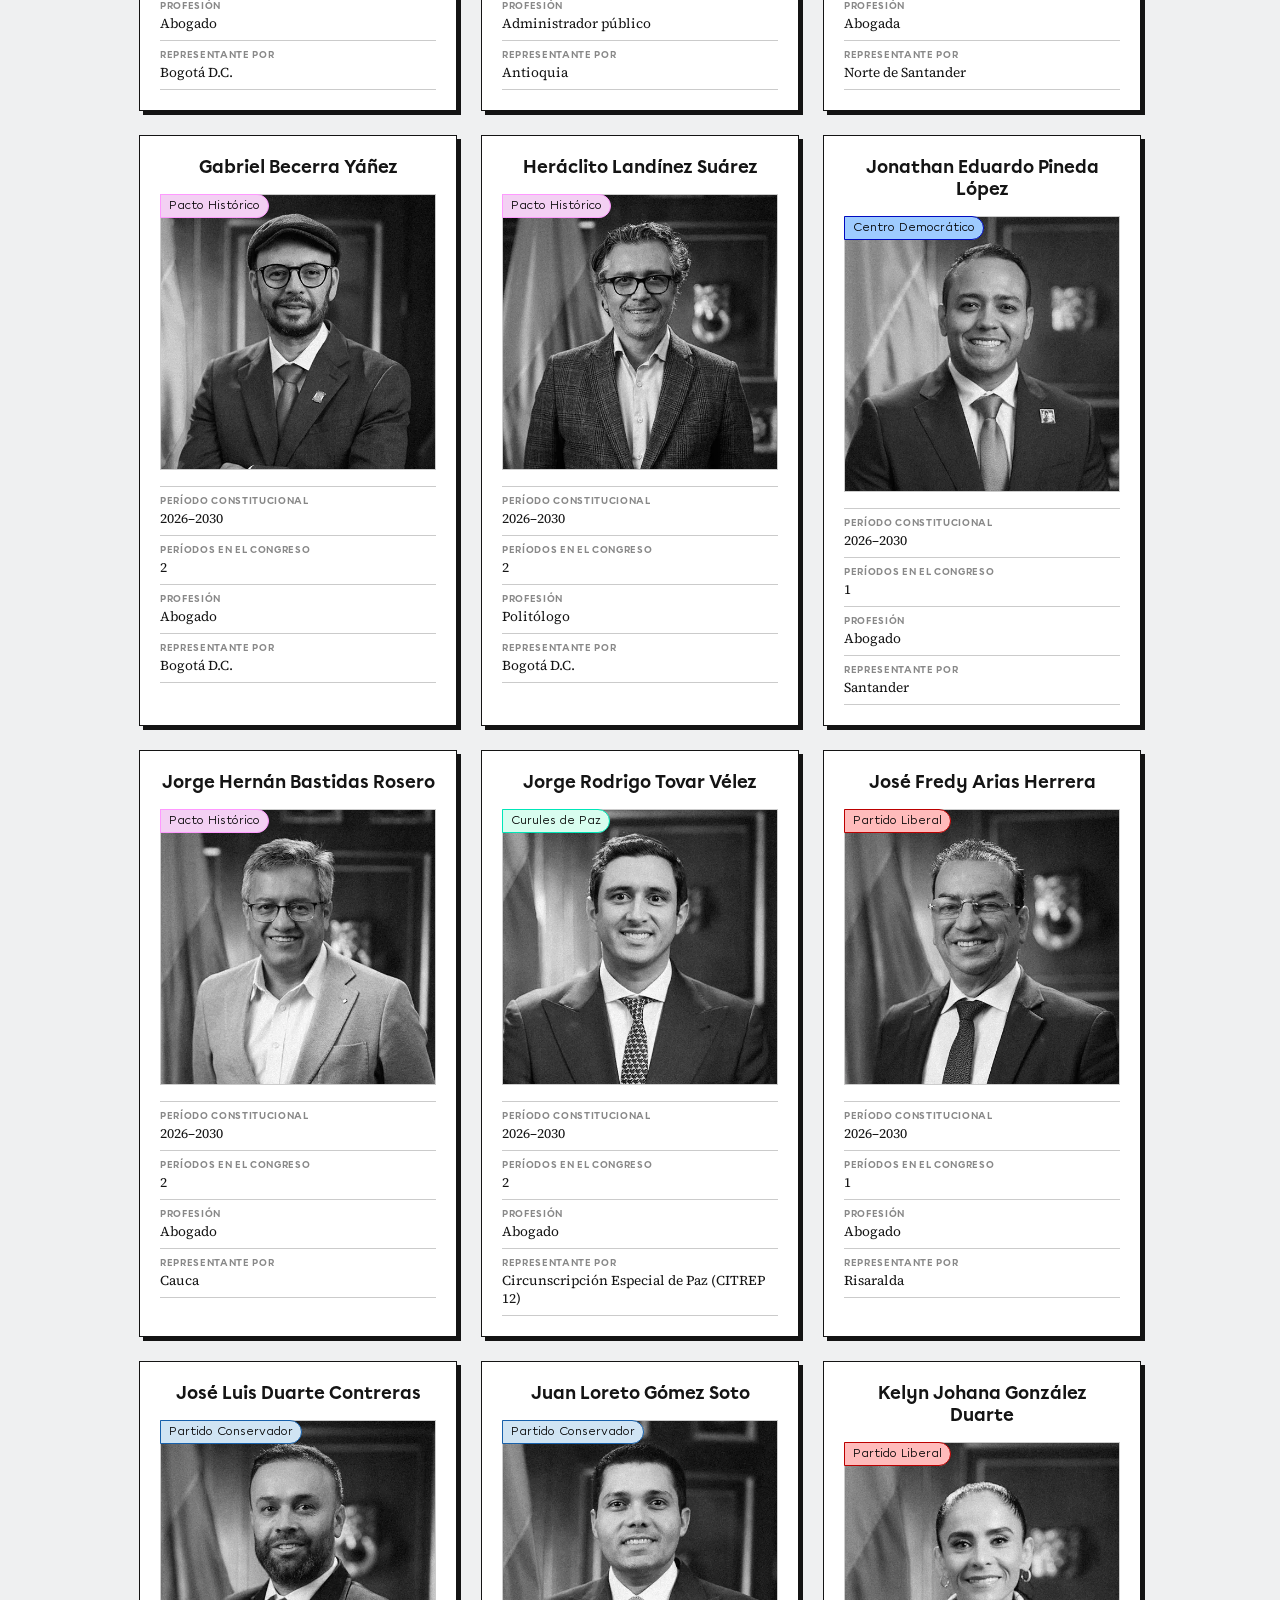
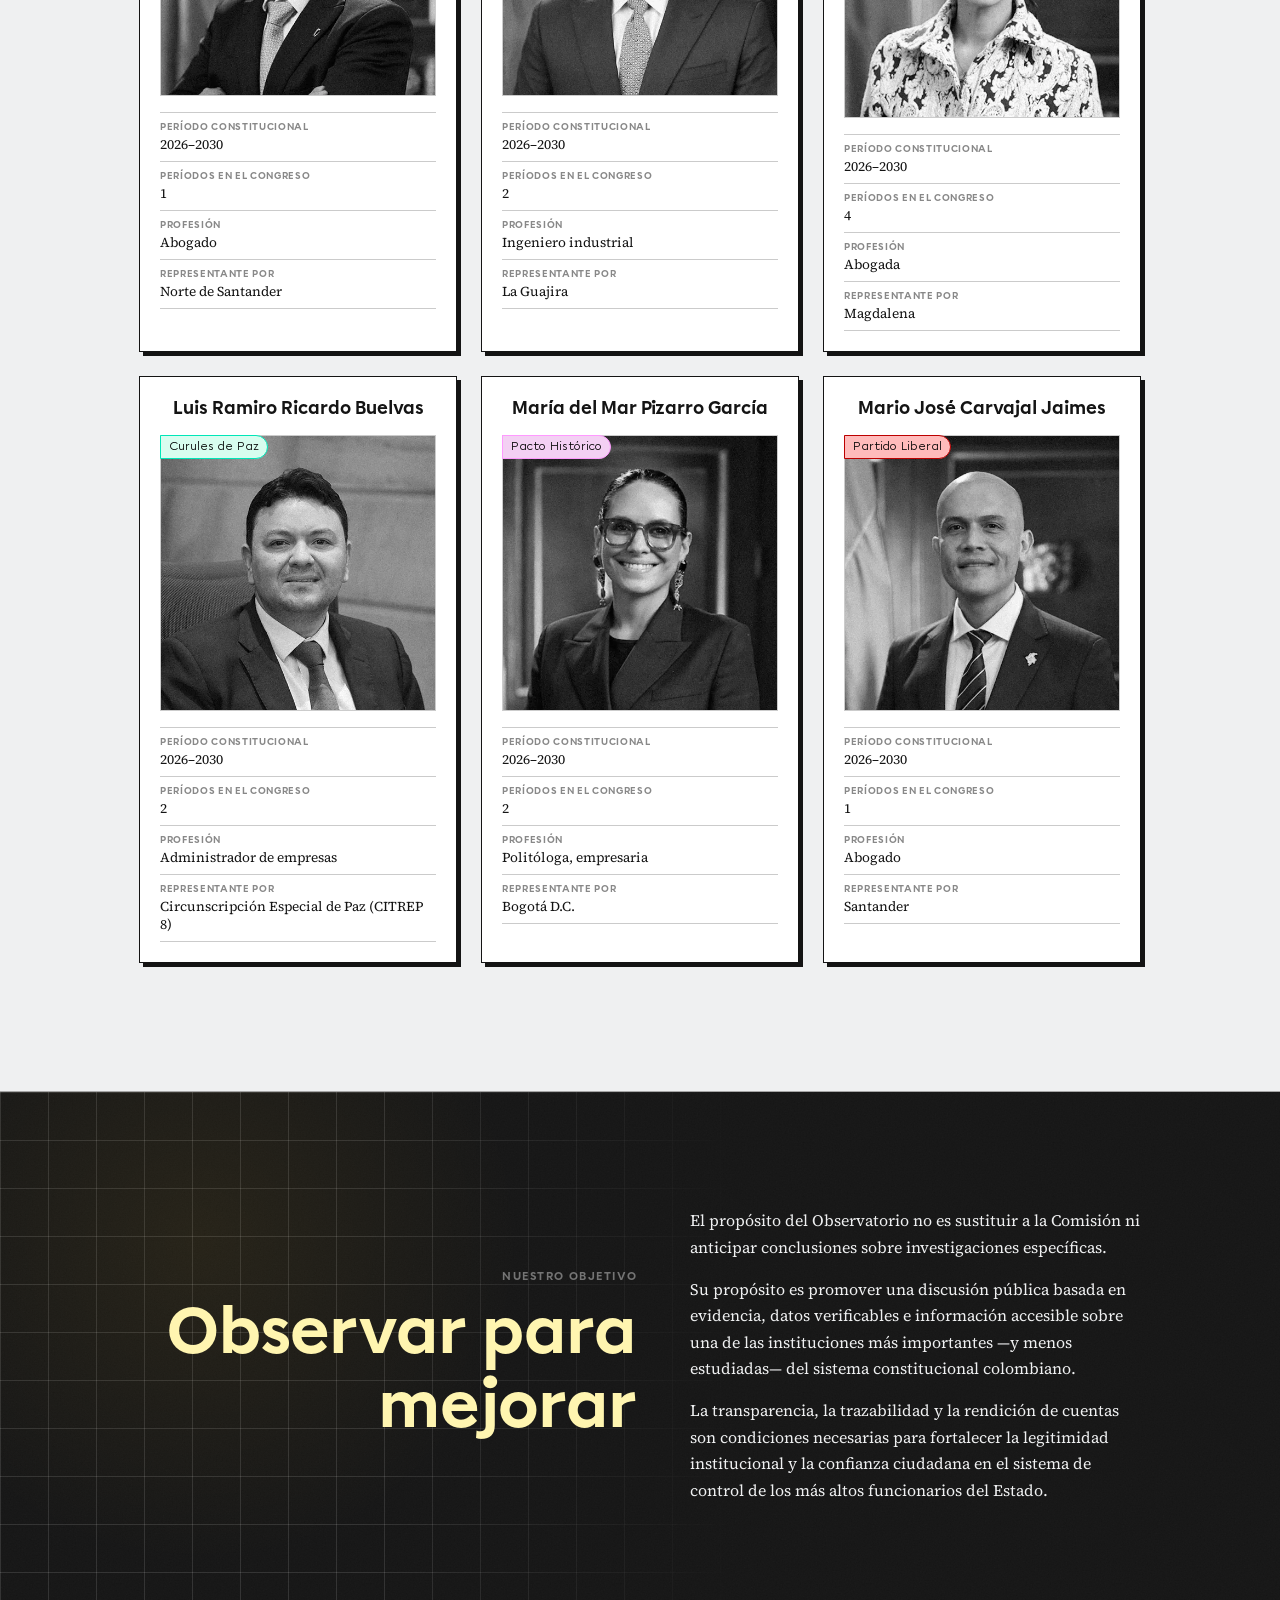
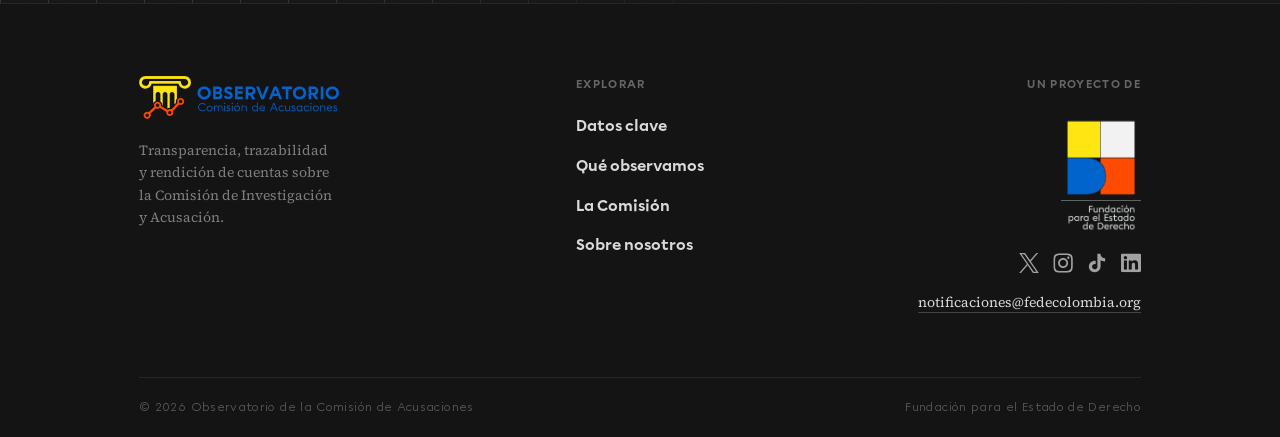
==== commit a4cf523e: "Add Mesa directiva subsection, remove FAQs, update member photos - Split member cards into "Mesa dir" ====
--- a/index.html
+++ b/index.html
@@ -57,7 +57,6 @@
       <li><a href="#datos-clave" class="nav__link">Datos clave</a></li>
       <li><a href="#que-observamos" class="nav__link">Qué observamos</a></li>
       <li><a href="#la-comision" class="nav__link">La Comisión</a></li>
-      <li><a href="#preguntas-frecuentes" class="nav__link">Preguntas frecuentes</a></li>
       <li><a href="https://fedecolombia.org/" class="nav__link" target="_blank" rel="noopener noreferrer">Sobre nosotros</a></li>
     </ul>
   </nav>
@@ -214,11 +213,13 @@
       </div>
     </div>
 
-    <div class="members-grid">
+    <h3 class="members-subtitle">Mesa directiva</h3>
+    <div class="members-grid members-grid--mesa">
 
       <div class="member-card">
         <div class="member-card__header">
           <p class="member-card__name">Carlos Alberto Cuenca Chaux</p>
+          <p class="member-card__role">Presidente</p>
         </div>
         <div class="member-card__photo-wrap">
           <span class="badge badge--cambio-radical">Cambio Radical</span>
@@ -234,11 +235,33 @@
 
       <div class="member-card">
         <div class="member-card__header">
+          <p class="member-card__name">Jesús Salim Lorduy Martínez</p>
+          <p class="member-card__role">Vicepresidente</p>
+        </div>
+        <div class="member-card__photo-wrap">
+          <span class="badge badge--centro-democratico">Centro Democrático</span>
+          <img src="img/jesus-salim-lorduy-martinez.webp" alt="Jesús Salim Lorduy Martínez" class="member-card__photo">
+        </div>
+        <ul class="member-card__ficha">
+          <li><span class="ficha__label">Período constitucional</span><span class="ficha__value">2026–2030</span></li>
+          <li><span class="ficha__label">Períodos en el Congreso</span><span class="ficha__value">1</span></li>
+          <li><span class="ficha__label">Profesión</span><span class="ficha__value">Politólogo e internacionalista</span></li>
+          <li><span class="ficha__label">Representante por</span><span class="ficha__value">Bogotá D.C.</span></li>
+        </ul>
+      </div>
+
+    </div>
+
+    <h3 class="members-subtitle">Demás integrantes</h3>
+    <div class="members-grid">
+
+      <div class="member-card">
+        <div class="member-card__header">
           <p class="member-card__name">Daniel Felipe Briceño Montes</p>
         </div>
         <div class="member-card__photo-wrap">
           <span class="badge badge--centro-democratico">Centro Democrático</span>
-          <img src="img/daniel-felipe-briceno.webp" alt="Daniel Felipe Briceño" class="member-card__photo">
+          <img src="img/daniel-felipe-briceno.webp" alt="Daniel Felipe Briceño Montes" class="member-card__photo">
         </div>
         <ul class="member-card__ficha">
           <li><span class="ficha__label">Período constitucional</span><span class="ficha__value">2026–2030</span></li>
@@ -286,7 +309,7 @@
         </div>
         <div class="member-card__photo-wrap">
           <span class="badge badge--pacto">Pacto Histórico</span>
-          <img src="img/gabriel-becerra-yanez.webp" alt="Gabriel Becerra Yánez" class="member-card__photo">
+          <img src="img/gabriel-becerra-yanez.webp" alt="Gabriel Becerra Yáñez" class="member-card__photo">
         </div>
         <ul class="member-card__ficha">
           <li><span class="ficha__label">Período constitucional</span><span class="ficha__value">2026–2030</span></li>
@@ -302,28 +325,12 @@
         </div>
         <div class="member-card__photo-wrap">
           <span class="badge badge--pacto">Pacto Histórico</span>
-          <img src="img/heraclito-landinez-suarez.webp" alt="Heráclito Landinez Suárez" class="member-card__photo">
+          <img src="img/heraclito-landinez-suarez.webp" alt="Heráclito Landínez Suárez" class="member-card__photo">
         </div>
         <ul class="member-card__ficha">
           <li><span class="ficha__label">Período constitucional</span><span class="ficha__value">2026–2030</span></li>
           <li><span class="ficha__label">Períodos en el Congreso</span><span class="ficha__value">2</span></li>
           <li><span class="ficha__label">Profesión</span><span class="ficha__value">Politólogo</span></li>
-          <li><span class="ficha__label">Representante por</span><span class="ficha__value">Bogotá D.C.</span></li>
-        </ul>
-      </div>
-
-      <div class="member-card">
-        <div class="member-card__header">
-          <p class="member-card__name">Jesús Salim Lorduy Martínez</p>
-        </div>
-        <div class="member-card__photo-wrap">
-          <span class="badge badge--centro-democratico">Centro Democrático</span>
-          <img src="img/jesus-salim-lorduy-martinez.webp" alt="Jesús Salim Lorduy Martínez" class="member-card__photo">
-        </div>
-        <ul class="member-card__ficha">
-          <li><span class="ficha__label">Período constitucional</span><span class="ficha__value">2026–2030</span></li>
-          <li><span class="ficha__label">Períodos en el Congreso</span><span class="ficha__value">1</span></li>
-          <li><span class="ficha__label">Profesión</span><span class="ficha__value">Politólogo e internacionalista</span></li>
           <li><span class="ficha__label">Representante por</span><span class="ficha__value">Bogotá D.C.</span></li>
         </ul>
       </div>
@@ -446,7 +453,7 @@
         </div>
         <div class="member-card__photo-wrap">
           <span class="badge badge--curules">Curules de Paz</span>
-          <img src="img/luis-ramiro-ricardo-vuelbas.webp" alt="Luis Ramiro Ricardo Vuelbas" class="member-card__photo">
+          <img src="img/luis-ramiro-ricardo-buelvas.webp" alt="Luis Ramiro Ricardo Buelvas" class="member-card__photo">
         </div>
         <ul class="member-card__ficha">
           <li><span class="ficha__label">Período constitucional</span><span class="ficha__value">2026–2030</span></li>
@@ -488,56 +495,6 @@
         </ul>
       </div>
 
-    </div>
-  </section>
-
-  <!-- PREGUNTAS FRECUENTES -->
-  <section class="preguntas" id="preguntas-frecuentes">
-    <div class="container">
-      <h2 class="section-title">Preguntas frecuentes</h2>
-      <div class="accordion">
-
-        <div class="accordion__item accordion__item--open">
-          <button class="accordion__trigger" aria-expanded="true">
-            <span>¿Qué es la Comisión de Acusaciones?</span>
-            <svg class="accordion__icon" xmlns="http://www.w3.org/2000/svg" viewBox="0 0 24 24" fill="none" stroke="currentColor" stroke-width="2" stroke-linecap="round" stroke-linejoin="round"><polyline points="6 9 12 15 18 9"></polyline></svg>
-          </button>
-          <div class="accordion__body">
-            <p>Es una comisión constitucional y legal de la Cámara de Representantes encargada de investigar las denuncias presentadas contra altos funcionarios aforados.</p>
-          </div>
-        </div>
-
-        <div class="accordion__item">
-          <button class="accordion__trigger" aria-expanded="false">
-            <span>¿Puede investigar al Presidente de la República?</span>
-            <svg class="accordion__icon" xmlns="http://www.w3.org/2000/svg" viewBox="0 0 24 24" fill="none" stroke="currentColor" stroke-width="2" stroke-linecap="round" stroke-linejoin="round"><polyline points="6 9 12 15 18 9"></polyline></svg>
-          </button>
-          <div class="accordion__body">
-            <p>Sí. La Constitución le atribuye la competencia para investigar al Presidente de la República por hechos ocurridos durante el ejercicio de sus funciones.</p>
-          </div>
-        </div>
-
-        <div class="accordion__item">
-          <button class="accordion__trigger" aria-expanded="false">
-            <span>¿Cómo se asignan las investigaciones?</span>
-            <svg class="accordion__icon" xmlns="http://www.w3.org/2000/svg" viewBox="0 0 24 24" fill="none" stroke="currentColor" stroke-width="2" stroke-linecap="round" stroke-linejoin="round"><polyline points="6 9 12 15 18 9"></polyline></svg>
-          </button>
-          <div class="accordion__body">
-            <p>Las denuncias son distribuidas entre representantes investigadores mediante mecanismos internos de reparto y asignación definidos por la Comisión. El reparto constituye una de las decisiones más relevantes dentro del funcionamiento de la Comisión, pues determina qué representante investigador asumirá cada expediente. Por ello, el Observatorio realiza seguimiento a los mecanismos de asignación, los tiempos de reparto y la distribución de cargas de trabajo entre los investigadores.</p>
-          </div>
-        </div>
-
-        <div class="accordion__item">
-          <button class="accordion__trigger" aria-expanded="false">
-            <span>¿Por qué existe este Observatorio?</span>
-            <svg class="accordion__icon" xmlns="http://www.w3.org/2000/svg" viewBox="0 0 24 24" fill="none" stroke="currentColor" stroke-width="2" stroke-linecap="round" stroke-linejoin="round"><polyline points="6 9 12 15 18 9"></polyline></svg>
-          </button>
-          <div class="accordion__body">
-            <p>Porque una democracia sólida requiere instituciones sujetas al escrutinio ciudadano y porque la información sobre el funcionamiento de los órganos de control y juzgamiento de altos funcionarios es un asunto de interés público.</p>
-          </div>
-        </div>
-
-      </div>
     </div>
   </section>
 
@@ -575,7 +532,6 @@
             <li><a href="#datos-clave">Datos clave</a></li>
             <li><a href="#que-observamos">Qué observamos</a></li>
             <li><a href="#la-comision">La Comisión</a></li>
-            <li><a href="#preguntas-frecuentes">Preguntas frecuentes</a></li>
             <li><a href="https://fedecolombia.org/" target="_blank" rel="noopener noreferrer">Sobre nosotros</a></li>
           </ul>
         </nav>
--- a/styles.css
+++ b/styles.css
@@ -553,6 +553,23 @@
   padding-bottom: 48px;
 }
 
+/* Two cards, same width as a 3-col card, centered */
+.members-grid--mesa {
+  grid-template-columns: repeat(2, calc((100% - 48px) / 3));
+  justify-content: center;
+}
+
+.members-subtitle {
+  width: min(1002px, 100% - 2 * clamp(1.5rem, 4vw, 3rem));
+  margin: 0 auto 32px;
+  font-family: var(--sans);
+  font-weight: 700;
+  font-size: clamp(1.3rem, 2vw, 1.6rem);
+  line-height: 1.2;
+  text-align: center;
+  color: var(--dark);
+}
+
 .members-footnote {
   width: min(1002px, 100% - 2 * clamp(1.5rem, 4vw, 3rem));
   margin-inline: auto;
@@ -622,6 +639,16 @@
   text-align: center;
 }
 
+.member-card__role {
+  font-family: var(--sans);
+  font-weight: 700;
+  font-size: 0.85rem;
+  letter-spacing: 0.06em;
+  text-transform: uppercase;
+  color: var(--blue);
+  text-align: center;
+}
+
 .member-card__ficha {
   list-style: none;
   padding: 0;
@@ -676,77 +703,6 @@
 .badge--curules          { background: #d8fdef; border-color: #00e6b8; }
 .badge--liberal          { background: #ffbbbb; border-color: #bc0000; }
 .badge--verde            { background: #d4fff0; border-color: #00a667; }
-
-/* ─────────────────────────────
-   PREGUNTAS FRECUENTES
-───────────────────────────── */
-.preguntas {
-  background: var(--light-grey);
-  padding: 96px 0 80px;
-}
-
-.preguntas .container {
-  display: flex;
-  flex-direction: column;
-  gap: 48px;
-}
-
-.accordion {
-  display: flex;
-  flex-direction: column;
-  background: var(--white);
-  border: 1px solid var(--dark);
-  box-shadow: var(--shadow);
-}
-
-.accordion__item { border-bottom: 1px solid var(--light-grey); }
-.accordion__item:last-child { border-bottom: none; }
-
-.accordion__trigger {
-  width: 100%;
-  display: flex;
-  align-items: center;
-  justify-content: space-between;
-  gap: 16px;
-  padding: 24px 28px;
-  background: none;
-  border: none;
-  cursor: pointer;
-  text-align: left;
-  transition: background 0.15s;
-}
-.accordion__trigger:hover { background: rgba(0,0,0,0.025); }
-
-.accordion__trigger span {
-  font-family: var(--sans);
-  font-size: clamp(1rem, 1.8vw, 1.25rem);
-  color: var(--dark);
-  line-height: 1.3;
-}
-
-.accordion__icon {
-  flex-shrink: 0;
-  width: 26px;
-  height: 26px;
-  color: var(--dark);
-  transition: transform 0.3s ease;
-}
-
-.accordion__item--open .accordion__icon,
-.accordion__item.open .accordion__icon {
-  transform: rotate(180deg);
-}
-
-.accordion__body {
-  display: none;
-  padding: 0 28px 24px;
-  font-family: var(--serif);
-  font-size: 1rem;
-  line-height: 1.65;
-  color: var(--dark);
-}
-
-.accordion__item--open .accordion__body { display: block; }
 
 /* ─────────────────────────────
    OBSERVAR PARA MEJORAR
@@ -1053,7 +1009,8 @@
   .observar__title { font-size: 2.5rem; text-align: center; }
 
   /* Members */
-  .members-grid { grid-template-columns: 1fr; }
+  .members-grid,
+  .members-grid--mesa { grid-template-columns: 1fr; }
 
   /* Footer */
   .footer__inner { grid-template-columns: 1fr; gap: 40px; }
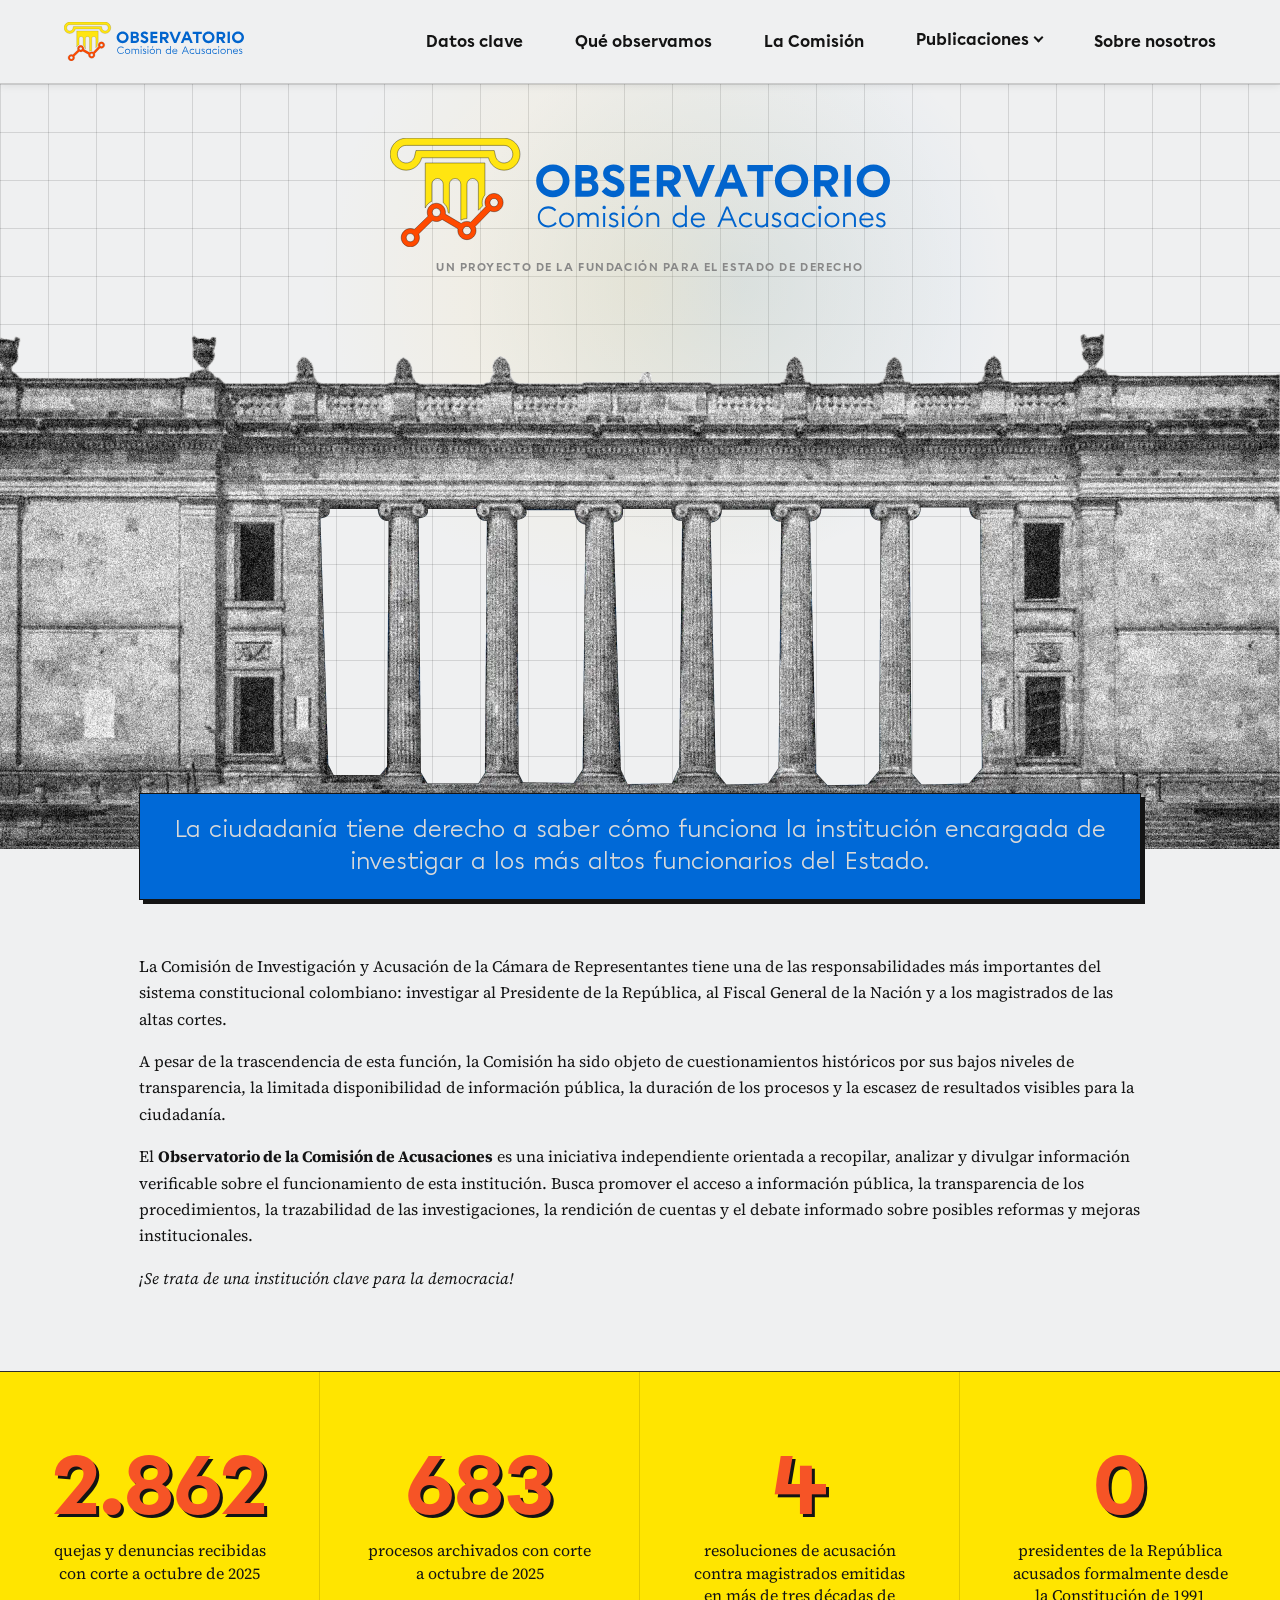
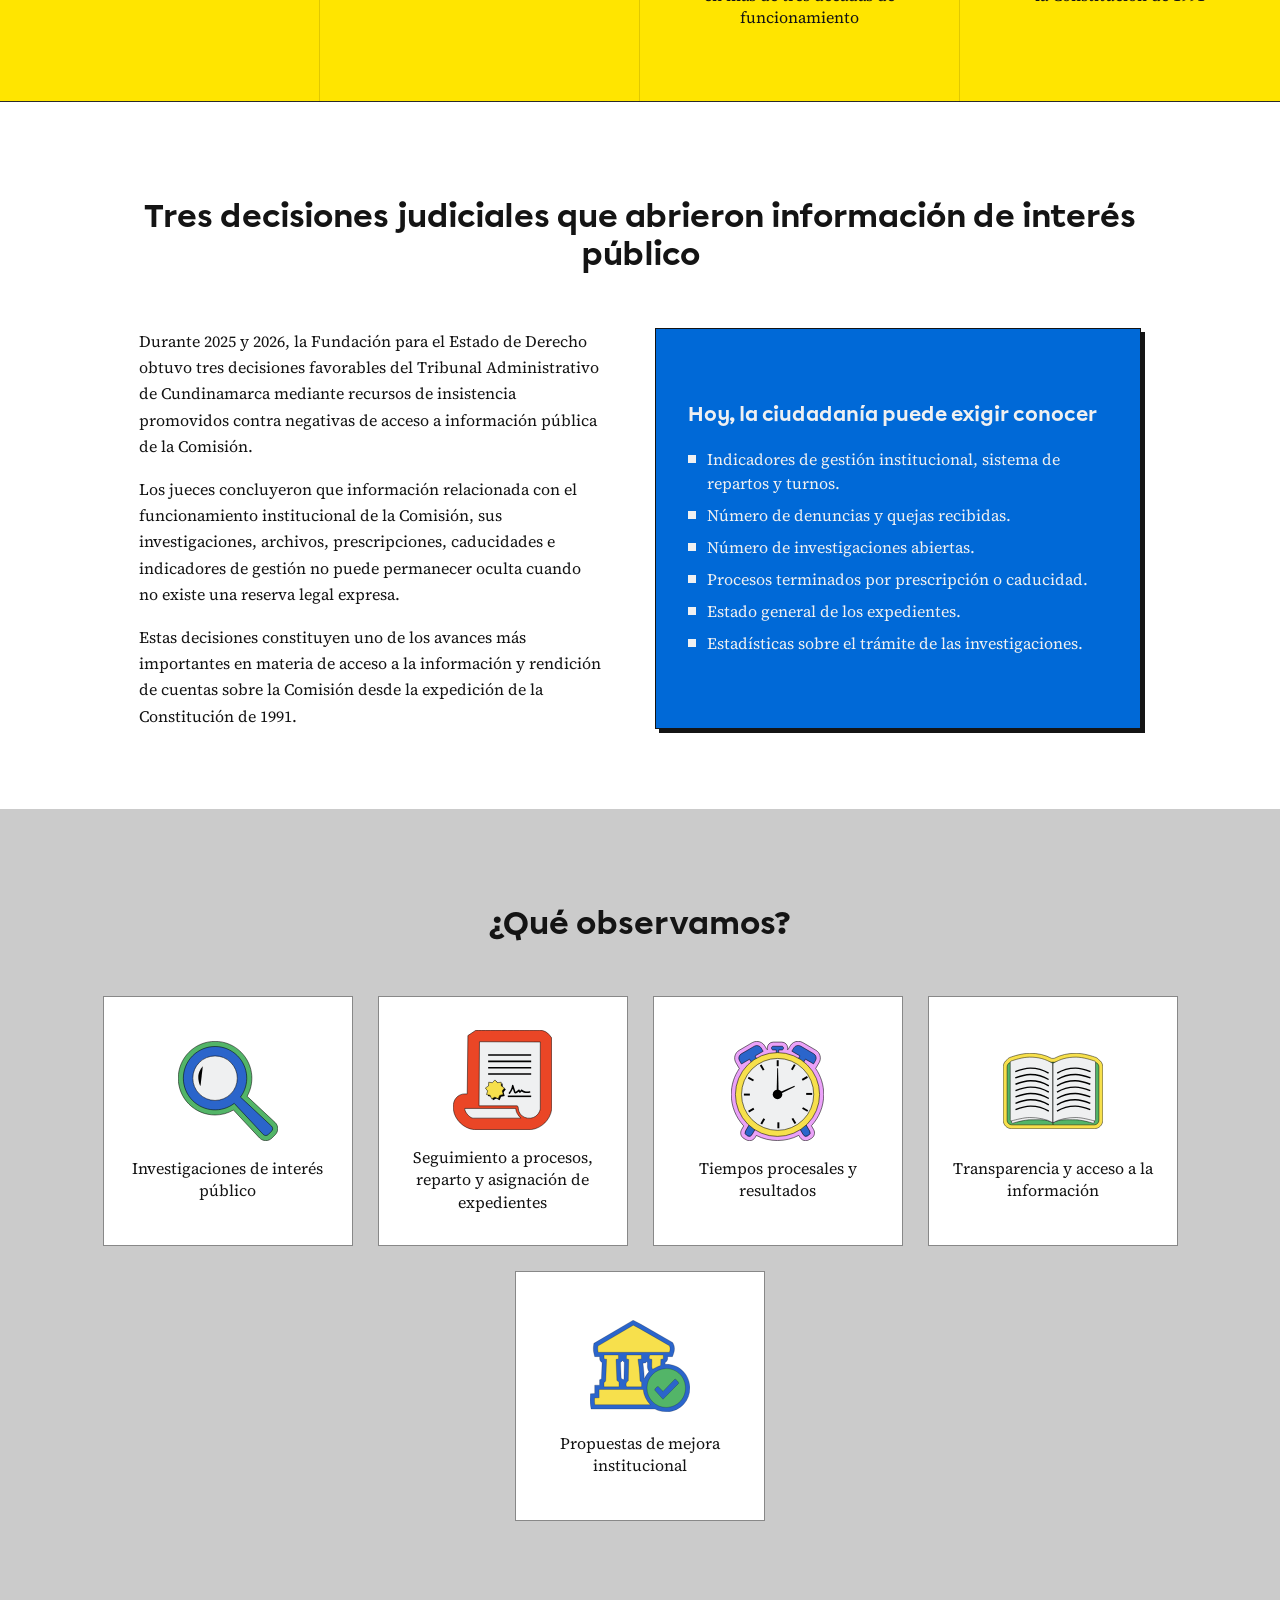
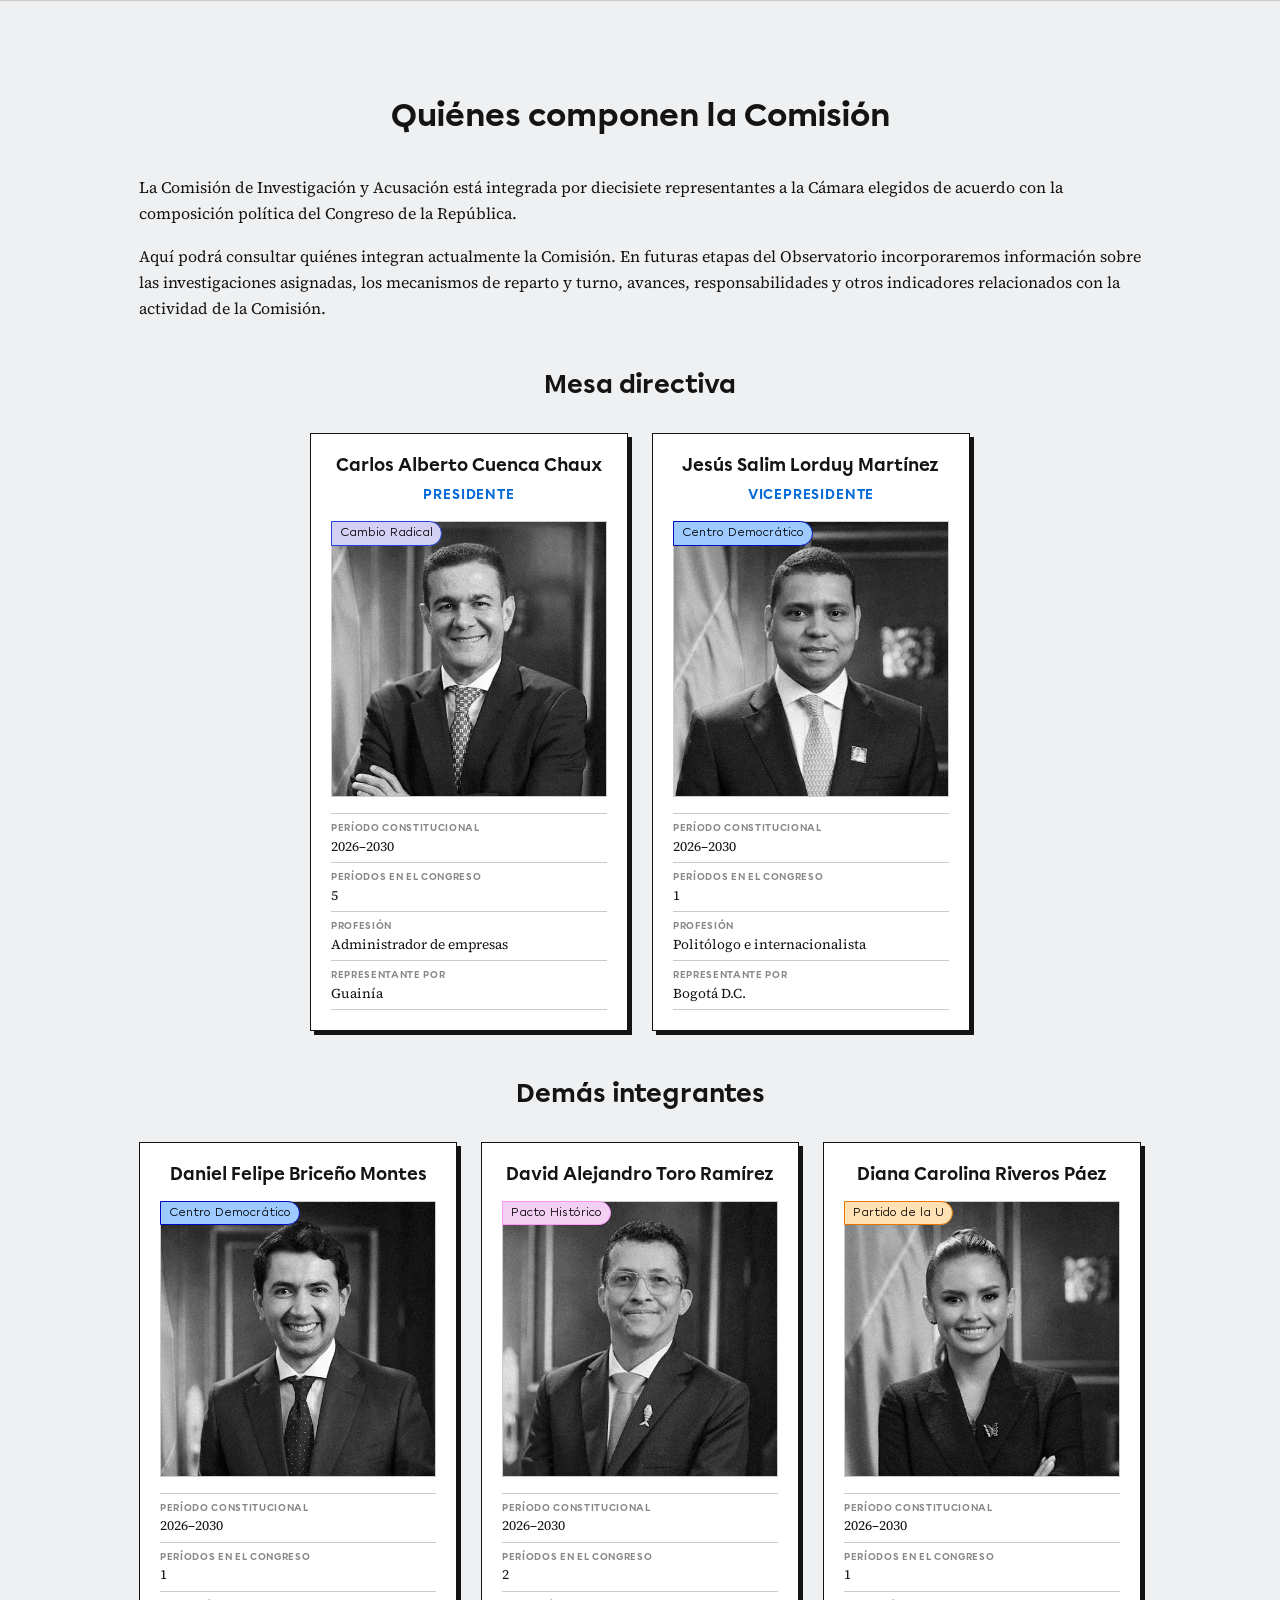
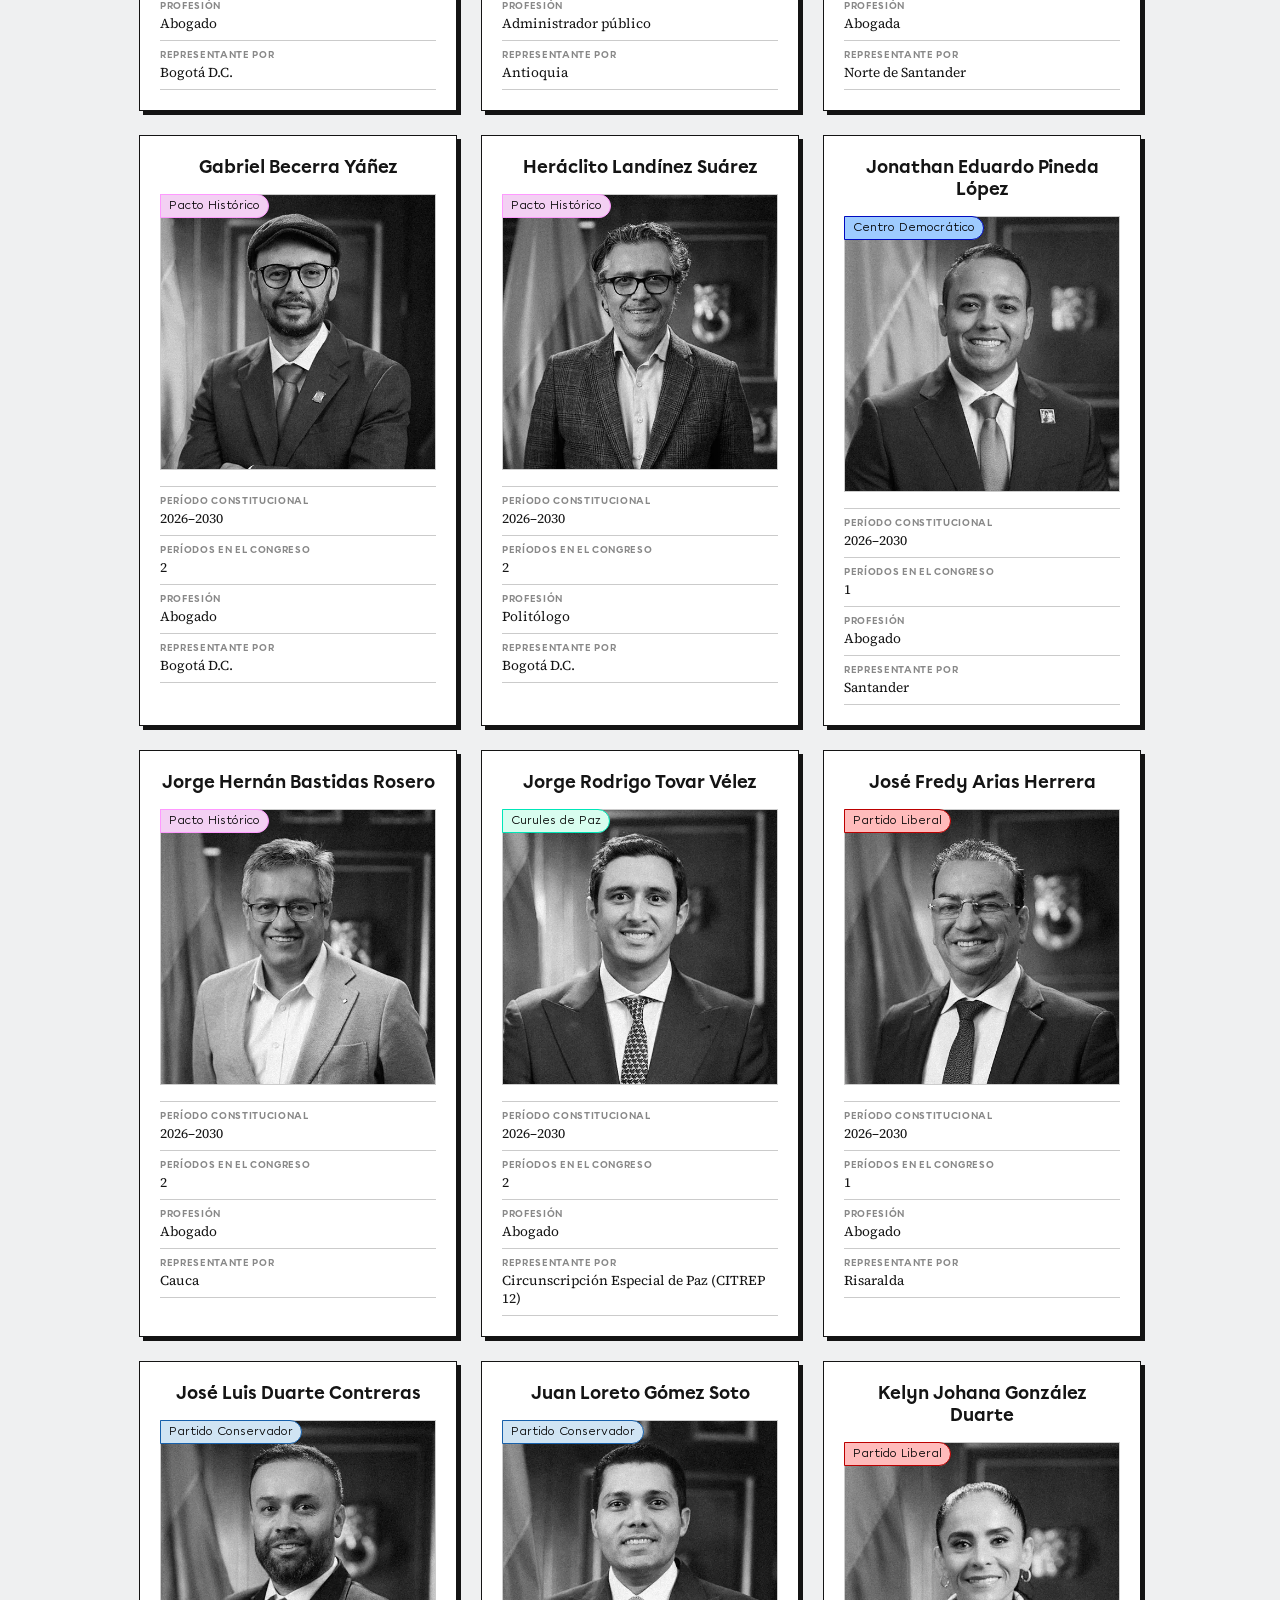
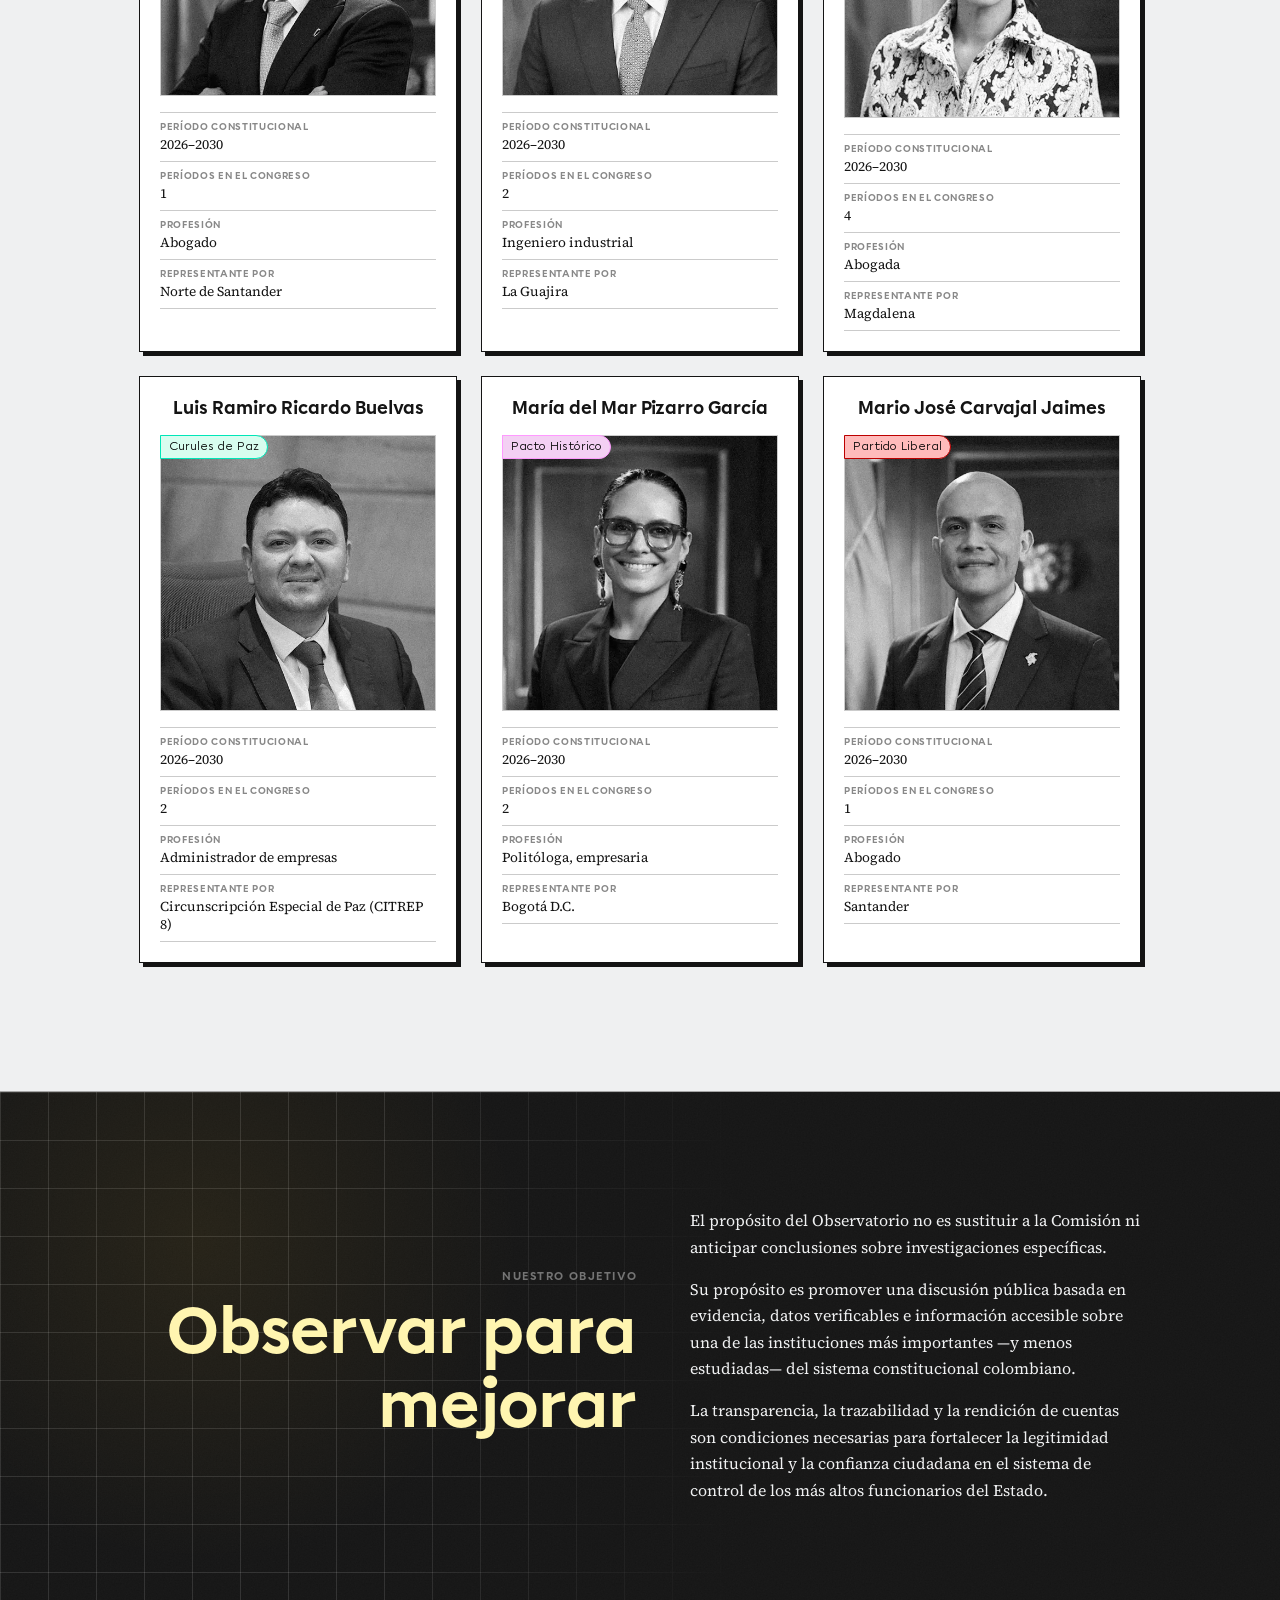
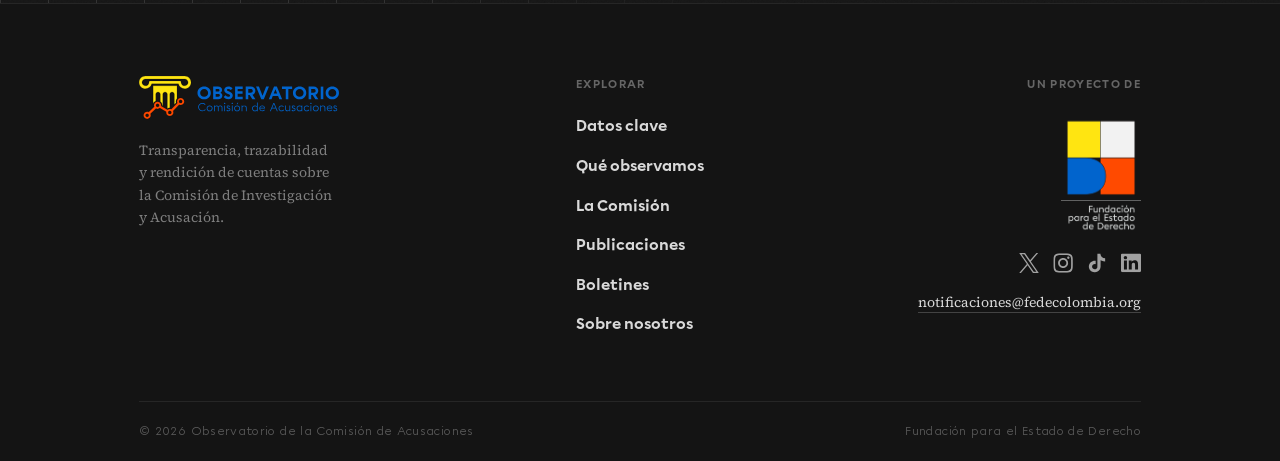
==== commit 878a3f21: "Add WordPress-driven publicaciones, boletines and comunicados - New contenido.js fetches from the WP" ====
--- a/index.html
+++ b/index.html
@@ -57,6 +57,13 @@
       <li><a href="#datos-clave" class="nav__link">Datos clave</a></li>
       <li><a href="#que-observamos" class="nav__link">Qué observamos</a></li>
       <li><a href="#la-comision" class="nav__link">La Comisión</a></li>
+      <li class="nav__dropdown">
+        <button class="nav__link nav__dropdown-toggle" aria-expanded="false" aria-controls="navSubPublicaciones">Publicaciones</button>
+        <ul class="nav__submenu" id="navSubPublicaciones">
+          <li><a href="publicaciones.html#publicaciones" class="nav__sublink">Publicaciones</a></li>
+          <li><a href="publicaciones.html#boletines" class="nav__sublink">Boletines</a></li>
+        </ul>
+      </li>
       <li><a href="https://fedecolombia.org/" class="nav__link" target="_blank" rel="noopener noreferrer">Sobre nosotros</a></li>
     </ul>
   </nav>
@@ -107,6 +114,21 @@
         <span class="dato__number" data-target="0">0</span>
         <span class="dato__label">presidentes de la República acusados formalmente desde la Constitución de 1991</span>
       </div>
+    </div>
+  </section>
+
+  <!-- ÚLTIMAS PUBLICACIONES (from WordPress; hidden until loaded) -->
+  <section class="ultimas" id="ultimas-publicaciones" hidden>
+    <div class="container">
+      <h2 class="section-title">Últimas publicaciones</h2>
+      <div class="carousel" data-feed="ultimas-publicaciones">
+        <div class="carousel__track"></div>
+        <div class="carousel__controls">
+          <button class="carousel__btn carousel__btn--prev" aria-label="Anterior">←</button>
+          <button class="carousel__btn carousel__btn--next" aria-label="Siguiente">→</button>
+        </div>
+      </div>
+      <a href="publicaciones.html" class="link-more">Ver todas las publicaciones</a>
     </div>
   </section>
 
@@ -498,6 +520,21 @@
     </div>
   </section>
 
+  <!-- COMUNICADOS (from WordPress; hidden until loaded) -->
+  <section class="comunicados" id="comunicados" hidden>
+    <div class="container">
+      <h2 class="section-title">Comunicados</h2>
+      <div class="carousel" data-feed="comunicados">
+        <div class="carousel__track"></div>
+        <div class="carousel__controls">
+          <button class="carousel__btn carousel__btn--prev" aria-label="Anterior">←</button>
+          <button class="carousel__btn carousel__btn--next" aria-label="Siguiente">→</button>
+        </div>
+      </div>
+      <a href="https://fedecolombia.org/prensa/" class="link-more" target="_blank" rel="noopener">Ver todos los comunicados</a>
+    </div>
+  </section>
+
   <!-- OBSERVAR PARA MEJORAR -->
   <section class="observar" id="observar-para-mejorar">
     <div class="container">
@@ -532,6 +569,8 @@
             <li><a href="#datos-clave">Datos clave</a></li>
             <li><a href="#que-observamos">Qué observamos</a></li>
             <li><a href="#la-comision">La Comisión</a></li>
+            <li><a href="publicaciones.html#publicaciones">Publicaciones</a></li>
+            <li><a href="publicaciones.html#boletines">Boletines</a></li>
             <li><a href="https://fedecolombia.org/" target="_blank" rel="noopener noreferrer">Sobre nosotros</a></li>
           </ul>
         </nav>
@@ -569,5 +608,6 @@
   </footer>
 
   <script src="script.js"></script>
+  <script src="contenido.js"></script>
 </body>
 </html>
--- a/styles.css
+++ b/styles.css
@@ -147,6 +147,77 @@
   transition: border-color 0.2s;
 }
 .nav__link:hover { border-bottom-color: var(--dark); }
+
+/* Dropdown (Publicaciones) */
+.nav__dropdown { position: relative; }
+
+.nav__dropdown-toggle {
+  background: none;
+  border-top: none;
+  border-inline: none;
+  padding: 0 0 2px;
+  cursor: pointer;
+  display: inline-flex;
+  align-items: center;
+  gap: 6px;
+  line-height: inherit;
+}
+.nav__dropdown-toggle::after {
+  content: '';
+  width: 7px;
+  height: 7px;
+  border-right: 2px solid currentColor;
+  border-bottom: 2px solid currentColor;
+  transform: translateY(-2px) rotate(45deg);
+  transition: transform 0.2s;
+}
+.nav__dropdown.open .nav__dropdown-toggle::after { transform: translateY(1px) rotate(-135deg); }
+
+.nav__submenu {
+  list-style: none;
+  position: absolute;
+  /* li is centred in the nav, so this lands the top border on the nav's bottom border */
+  top: calc(50% + (var(--nav-h) - 1px) / 2);
+  left: -16px;
+  min-width: 190px;
+  background: var(--off-white);
+  border: 1px solid var(--light-grey);
+  padding: 6px 0;
+  display: none;
+}
+.nav__dropdown.open .nav__submenu { display: block; }
+
+/* Invisible bridge so hover survives the gap between toggle and menu */
+.nav__dropdown::after {
+  content: '';
+  position: absolute;
+  inset-inline: 0;
+  top: 100%;
+  height: calc((var(--nav-h) - 1px) / 2 - 50%);
+}
+
+@media (hover: hover) and (min-width: 769px) {
+  .nav__dropdown:hover .nav__submenu { display: block; }
+}
+
+.nav__sublink {
+  display: block;
+  padding: 10px 16px;
+  font-family: var(--sans);
+  font-weight: 700;
+  font-size: 0.95rem;
+  color: var(--dark);
+  text-decoration: none;
+  white-space: nowrap;
+  /* Same 2px underline as .nav__link, drawn under the text only */
+  text-decoration: underline 2px transparent;
+  text-underline-offset: 6px;
+  transition: text-decoration-color 0.2s;
+}
+.nav__sublink:hover { text-decoration-color: var(--dark); }
+
+/* Keep anchored sections clear of the fixed nav */
+[id] { scroll-margin-top: calc(var(--nav-h) + 8px); }
 
 .nav__burger {
   display: none;
@@ -353,6 +424,7 @@
 ───────────────────────────── */
 .decisiones {
   padding: 96px 0 80px;
+  background: var(--white);
 }
 
 .decisiones .container {
@@ -587,11 +659,6 @@
   flex-direction: column;
   gap: 16px;
   padding: 20px;
-  transition: transform 0.2s ease, box-shadow 0.2s ease;
-}
-.member-card:hover {
-  transform: translateY(-4px);
-  box-shadow: 4px 8px 0 #141414;
 }
 
 .member-card__header {
@@ -703,6 +770,395 @@
 .badge--curules          { background: #d8fdef; border-color: #00e6b8; }
 .badge--liberal          { background: #ffbbbb; border-color: #bc0000; }
 .badge--verde            { background: #d4fff0; border-color: #00a667; }
+
+/* ─────────────────────────────
+   CONTENIDO DINÁMICO — shared pieces
+───────────────────────────── */
+.tag {
+  display: inline-block;
+  font-family: var(--sans);
+  font-size: 0.7rem;
+  font-weight: 700;
+  letter-spacing: 0.07em;
+  text-transform: uppercase;
+  padding: 3px 8px;
+  border: 1px solid var(--dark);
+  line-height: 1.3;
+  color: var(--dark);
+}
+.tag--publicacion { background: #FFE500; }
+.tag--boletin     { background: #FFF5B0; }
+.tag--comunicado  { background: var(--blue); color: var(--off-white); }
+
+.link-more {
+  align-self: center;
+  display: inline-flex;
+  align-items: center;
+  gap: 8px;
+  font-family: var(--sans);
+  font-weight: 700;
+  font-size: 1rem;
+  color: var(--dark);
+  text-decoration: none;
+  padding-bottom: 2px;
+  border-bottom: 2px solid var(--dark);
+}
+.link-more::after { content: '→'; transition: transform 0.2s; }
+.link-more:hover::after { transform: translateX(4px); }
+
+.feed-status {
+  grid-column: 1 / -1;
+  font-family: var(--serif);
+  color: var(--grey);
+  text-align: center;
+  padding: 32px 0;
+}
+
+/* Publication card (portrait cover) */
+.pub-card {
+  display: flex;
+  flex-direction: column;
+  background: var(--white);
+  border: 1px solid var(--dark);
+  box-shadow: var(--shadow);
+  color: var(--dark);
+  text-decoration: none;
+  transition: transform 0.2s ease, box-shadow 0.2s ease;
+}
+.pub-card:hover {
+  transform: translateY(-4px);
+  box-shadow: 4px 8px 0 #141414;
+}
+.pub-card:focus-visible { outline: 2px solid var(--blue); outline-offset: 4px; }
+
+.pub-card__cover {
+  aspect-ratio: 3 / 4;
+  background: var(--cream);
+  border-bottom: 1px solid var(--dark);
+  overflow: hidden;
+}
+.pub-card__cover img {
+  width: 100%;
+  height: 100%;
+  object-fit: cover;
+}
+
+.pub-card__body {
+  display: flex;
+  flex-direction: column;
+  gap: 10px;
+  padding: 18px 20px 22px;
+}
+
+.pub-card__meta,
+.com-card__meta {
+  display: flex;
+  flex-wrap: wrap;
+  align-items: center;
+  gap: 8px 12px;
+  font-family: var(--sans);
+  font-size: 0.8rem;
+  color: var(--grey);
+}
+
+.pub-card__title,
+.com-card__title {
+  font-family: var(--sans);
+  font-weight: 700;
+  font-size: 1.1rem;
+  line-height: 1.25;
+}
+
+.pub-card__summary,
+.com-card__summary {
+  font-family: var(--serif);
+  font-size: 0.9rem;
+  line-height: 1.5;
+  display: -webkit-box;
+  -webkit-box-orient: vertical;
+  -webkit-line-clamp: 3;
+  line-clamp: 3;
+  overflow: hidden;
+}
+
+/* Comunicado card (text only) */
+.com-card {
+  display: flex;
+  flex-direction: column;
+  gap: 12px;
+  height: 100%;
+  background: var(--white);
+  border: 1px solid var(--dark);
+  box-shadow: var(--shadow);
+  padding: 24px;
+  color: var(--dark);
+  text-decoration: none;
+  transition: transform 0.2s ease, box-shadow 0.2s ease;
+}
+.com-card:hover {
+  transform: translateY(-4px);
+  box-shadow: 4px 8px 0 #141414;
+}
+.com-card:focus-visible { outline: 2px solid var(--blue); outline-offset: 4px; }
+.com-card__summary { -webkit-line-clamp: 5; line-clamp: 5; }
+.com-card__more {
+  margin-top: auto;
+  font-family: var(--sans);
+  font-weight: 700;
+  font-size: 0.9rem;
+  color: var(--blue);
+}
+.com-card__more::after { content: ' →'; }
+
+/* Carousel */
+.carousel { position: relative; }
+
+.carousel__track {
+  display: grid;
+  grid-auto-flow: column;
+  grid-auto-columns: calc((100% - 2 * 24px) / 3);
+  column-gap: 24px;
+  overflow-x: auto;
+  scroll-snap-type: x mandatory;
+  scrollbar-width: none;
+  /* room for card shadows and hover lift, which overflow would clip */
+  padding: 6px 6px 12px 0;
+}
+.carousel__track::-webkit-scrollbar { display: none; }
+.carousel__track > * { scroll-snap-align: start; }
+
+.carousel__controls {
+  display: flex;
+  justify-content: center;
+  gap: 12px;
+  margin-top: 20px;
+}
+.carousel--static .carousel__controls { display: none; }
+
+.carousel__btn {
+  width: 44px;
+  height: 44px;
+  font-family: var(--sans);
+  font-weight: 700;
+  font-size: 1.1rem;
+  background: var(--white);
+  color: var(--dark);
+  border: 1px solid var(--dark);
+  box-shadow: 3px 3px 0 #141414;
+  cursor: pointer;
+  transition: transform 0.15s, box-shadow 0.15s;
+}
+.carousel__btn:hover:not(:disabled) { transform: translate(-1px, -1px); box-shadow: 4px 4px 0 #141414; }
+.carousel__btn:active:not(:disabled) { transform: translate(2px, 2px); box-shadow: 1px 1px 0 #141414; }
+.carousel__btn:disabled { opacity: 0.35; cursor: default; }
+
+/* Home sections */
+.ultimas,
+.comunicados {
+  padding: 96px 0 80px;
+}
+.comunicados { background: var(--light-grey); }
+
+.ultimas .container,
+.comunicados .container {
+  display: flex;
+  flex-direction: column;
+  gap: 40px;
+}
+
+/* ─────────────────────────────
+   PÁGINA PUBLICACIONES
+───────────────────────────── */
+.page-header {
+  position: relative;
+  margin-top: var(--nav-h);
+  padding: 80px 0 72px;
+  text-align: center;
+  overflow: hidden;
+}
+.page-header::before {
+  content: '';
+  position: absolute;
+  inset: 0;
+  background-image:
+    linear-gradient(rgba(0,0,0,0.12) 1px, transparent 1px),
+    linear-gradient(90deg, rgba(0,0,0,0.12) 1px, transparent 1px);
+  background-size: 48px 48px;
+  mask-image: linear-gradient(to bottom, black 40%, transparent 100%);
+  -webkit-mask-image: linear-gradient(to bottom, black 40%, transparent 100%);
+  pointer-events: none;
+}
+.page-header .container {
+  position: relative;
+  display: flex;
+  flex-direction: column;
+  align-items: center;
+  gap: 16px;
+}
+.page-header__title {
+  font-family: var(--sans);
+  font-weight: 700;
+  font-size: clamp(2.5rem, 5vw, 4rem);
+  line-height: 1.1;
+}
+.page-header__intro {
+  font-family: var(--serif);
+  font-size: 1.05rem;
+  line-height: 1.6;
+  max-width: 60ch;
+}
+.page-header__jump {
+  list-style: none;
+  display: flex;
+  flex-wrap: wrap;
+  justify-content: center;
+  gap: 12px;
+  margin-top: 8px;
+}
+.page-header__jump a {
+  display: inline-block;
+  font-family: var(--sans);
+  font-weight: 700;
+  font-size: 0.95rem;
+  color: var(--dark);
+  text-decoration: none;
+  background: var(--white);
+  border: 1px solid var(--dark);
+  box-shadow: 3px 3px 0 #141414;
+  padding: 8px 18px;
+  transition: transform 0.15s, box-shadow 0.15s;
+}
+.page-header__jump a:hover { transform: translate(-1px, -1px); box-shadow: 4px 4px 0 #141414; }
+
+.repositorio { padding: 80px 0; }
+.repositorio--alt { background: var(--light-grey); }
+.repositorio .container {
+  display: flex;
+  flex-direction: column;
+  gap: 40px;
+}
+
+.pub-grid {
+  display: grid;
+  grid-template-columns: repeat(3, 1fr);
+  gap: 24px;
+}
+
+/* ─────────────────────────────
+   DETALLE DE PUBLICACIÓN
+───────────────────────────── */
+.detalle {
+  margin-top: var(--nav-h);
+  padding: 56px 0 96px;
+}
+.detalle .container {
+  display: flex;
+  flex-direction: column;
+  gap: 40px;
+}
+
+.detalle__back {
+  align-self: flex-start;
+  font-family: var(--sans);
+  font-weight: 700;
+  font-size: 0.95rem;
+  color: var(--dark);
+  text-decoration: none;
+  border-bottom: 2px solid transparent;
+  transition: border-color 0.2s;
+}
+.detalle__back:hover { border-bottom-color: var(--dark); }
+
+.detalle__header {
+  display: grid;
+  grid-template-columns: minmax(0, 340px) 1fr;
+  gap: 48px;
+  background: var(--white);
+  border: 1px solid var(--light-grey);
+  padding: 30px;
+}
+
+.detalle__cover {
+  align-self: start;
+  aspect-ratio: 3 / 4;
+  background: var(--cream);
+  border: 1px solid var(--light-grey);
+  overflow: hidden;
+}
+.detalle__cover img { width: 100%; height: 100%; object-fit: cover; }
+
+.detalle__intro {
+  display: flex;
+  flex-direction: column;
+  gap: 20px;
+}
+.detalle__title {
+  font-family: var(--sans);
+  font-weight: 700;
+  font-size: clamp(1.75rem, 3.2vw, 2.6rem);
+  line-height: 1.15;
+}
+.detalle__summary {
+  font-family: var(--serif);
+  font-size: 1.15rem;
+  line-height: 1.55;
+}
+
+.btn-download {
+  /* Pinned to the card's bottom-right corner */
+  margin-top: auto;
+  align-self: flex-end;
+  display: inline-flex;
+  align-items: center;
+  gap: 10px;
+  font-family: var(--sans);
+  font-weight: 700;
+  font-size: 1rem;
+  color: var(--off-white);
+  background: var(--blue);
+  border: 1px solid var(--dark);
+  box-shadow: var(--shadow);
+  padding: 12px 22px;
+  text-decoration: none;
+  transition: transform 0.15s, box-shadow 0.15s;
+}
+.btn-download::before { content: '↓'; }
+.btn-download:hover { transform: translate(-1px, -1px); box-shadow: 5px 5px 0 #141414; }
+.btn-download:active { transform: translate(2px, 2px); box-shadow: 2px 2px 0 #141414; }
+
+/* Body text from the WordPress editor */
+.prose {
+  max-width: 720px;
+  width: 100%;
+  margin-inline: auto;
+  font-family: var(--serif);
+  font-size: 1.05rem;
+  line-height: 1.7;
+}
+.prose > * + * { margin-top: 1em; }
+.prose h2, .prose h3, .prose h4 {
+  font-family: var(--sans);
+  font-weight: 700;
+  line-height: 1.25;
+  margin-top: 1.8em;
+}
+.prose h2 { font-size: 1.6rem; }
+.prose h3 { font-size: 1.3rem; }
+.prose h4 { font-size: 1.1rem; }
+.prose ul, .prose ol { padding-left: 1.4em; }
+.prose li + li { margin-top: 0.4em; }
+.prose a { color: var(--blue); }
+.prose blockquote {
+  border-left: 4px solid var(--blue);
+  padding-left: 1.2em;
+  font-style: italic;
+}
+.prose img, .prose iframe { max-width: 100%; height: auto; }
+.prose iframe { aspect-ratio: 16 / 9; width: 100%; }
+.prose figure { margin-inline: 0; }
+.prose figcaption { font-size: 0.85rem; color: var(--grey); margin-top: 0.5em; }
+.prose table { border-collapse: collapse; width: 100%; display: block; overflow-x: auto; }
+.prose th, .prose td { border: 1px solid var(--light-grey); padding: 8px 10px; text-align: left; }
 
 /* ─────────────────────────────
    OBSERVAR PARA MEJORAR
@@ -1012,6 +1468,47 @@
   .members-grid,
   .members-grid--mesa { grid-template-columns: 1fr; }
 
+  /* Nav dropdown: shown as an indented list inside the burger menu */
+  .nav__dropdown-toggle {
+    display: flex;
+    width: 100%;
+    padding: 12px 4px;
+    border-bottom: 1px solid var(--light-grey);
+    font-size: 1rem;
+    text-align: left;
+  }
+  .nav__dropdown-toggle::after { display: none; }
+  .nav__submenu,
+  .nav__dropdown.open .nav__submenu {
+    display: block;
+    position: static;
+    min-width: 0;
+    border: none;
+    box-shadow: none;
+    background: none;
+    padding: 0;
+  }
+  .nav__dropdown::after { display: none; }
+  .nav__sublink {
+    padding: 10px 4px 10px 20px;
+    border-bottom: 1px solid var(--light-grey);
+    font-size: 0.95rem;
+  }
+
+  /* Carousels: one card plus a peek of the next */
+  .carousel__track { grid-auto-columns: 78%; }
+
+  /* Publicaciones */
+  .pub-grid { grid-template-columns: repeat(2, 1fr); gap: 20px; }
+  .page-header { padding: 56px 0 48px; }
+  .repositorio { padding: 64px 0; }
+
+  /* Detalle */
+  .detalle { padding: 40px 0 72px; }
+  .detalle__header { grid-template-columns: 1fr; gap: 32px; padding: 24px; }
+  .btn-download { font-size: 0.9rem; padding: 9px 16px; gap: 8px; }
+  .detalle__cover { width: min(300px, 100%); justify-self: center; }
+
   /* Footer */
   .footer__inner { grid-template-columns: 1fr; gap: 40px; }
   .footer__right { align-items: flex-start; }
@@ -1019,6 +1516,10 @@
   .footer__bottom { flex-direction: column; align-items: flex-start; gap: 4px; }
 }
 
+@media (max-width: 480px) {
+  .pub-grid { grid-template-columns: minmax(0, 360px); justify-content: center; }
+}
+
 @media (max-width: 400px) {
   .hero__logo-box { width: 160px; height: auto; }
   .hero__title { font-size: 1.6rem; }
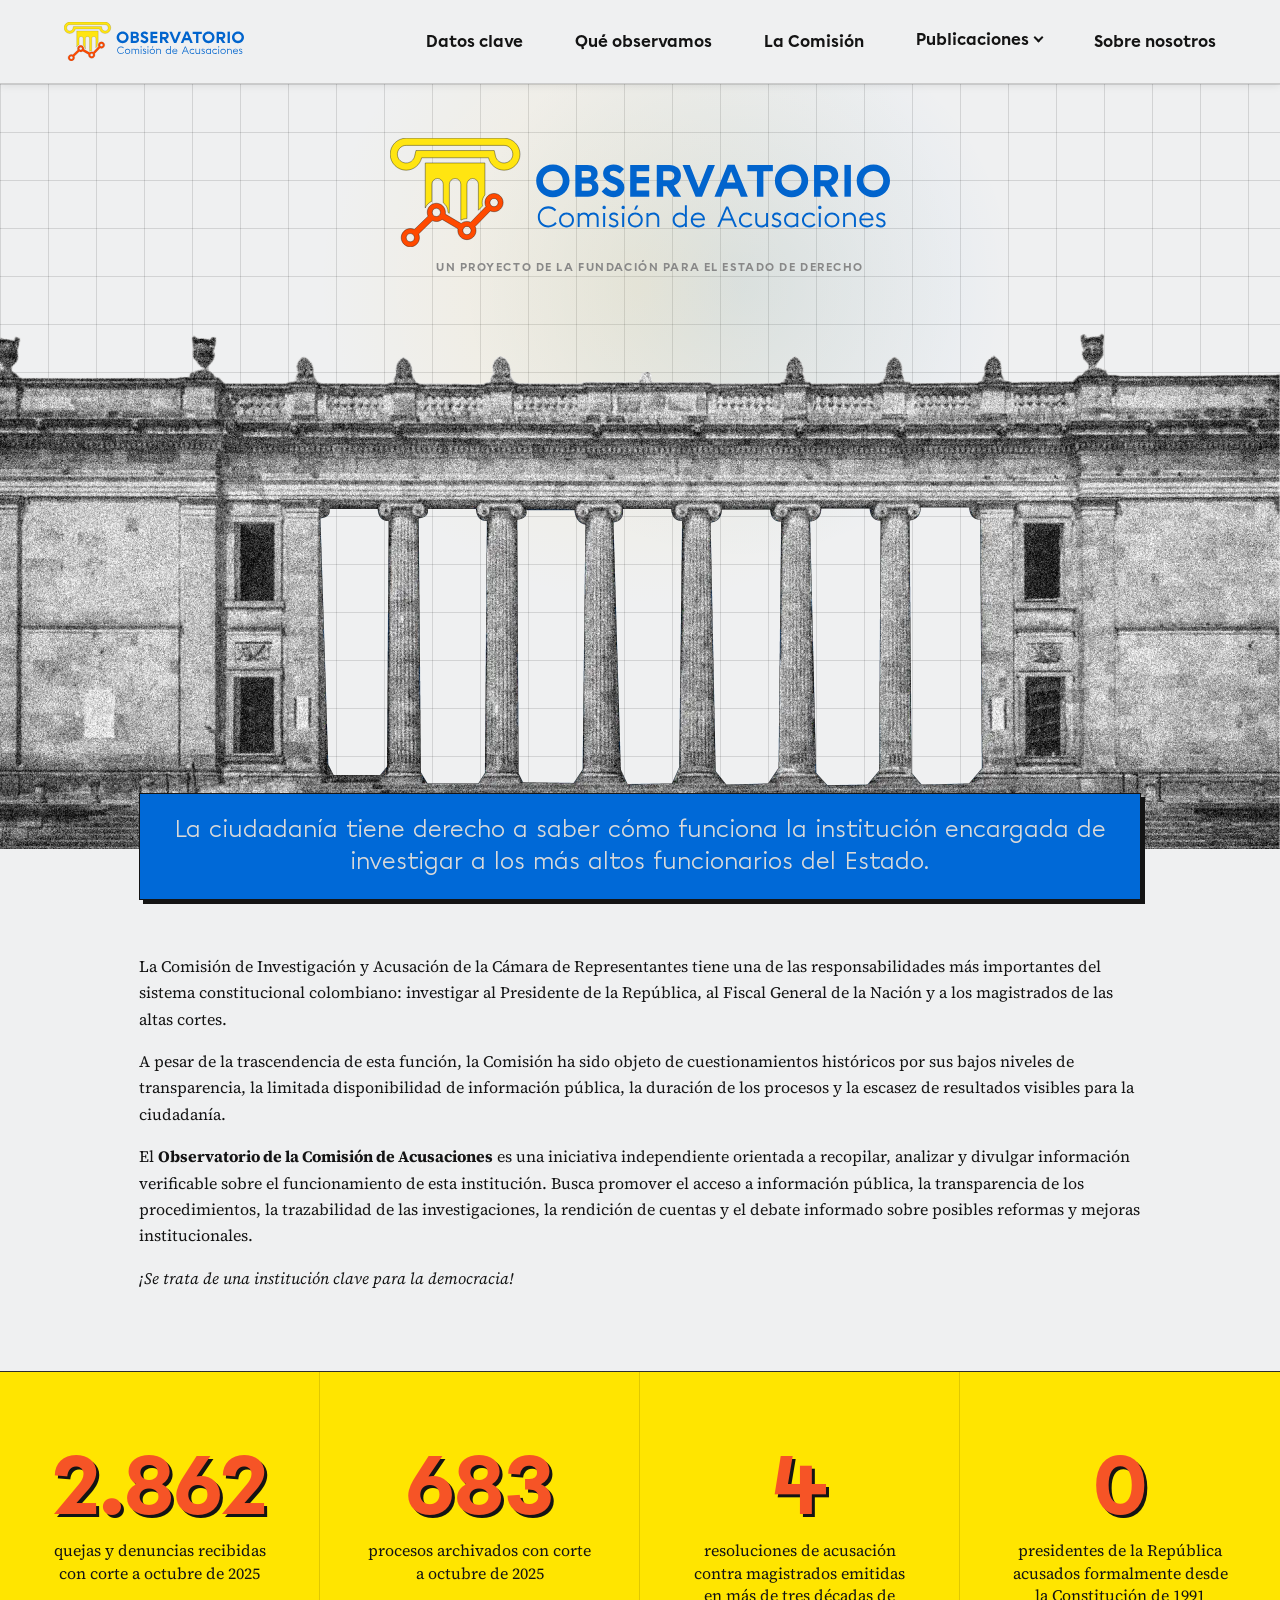
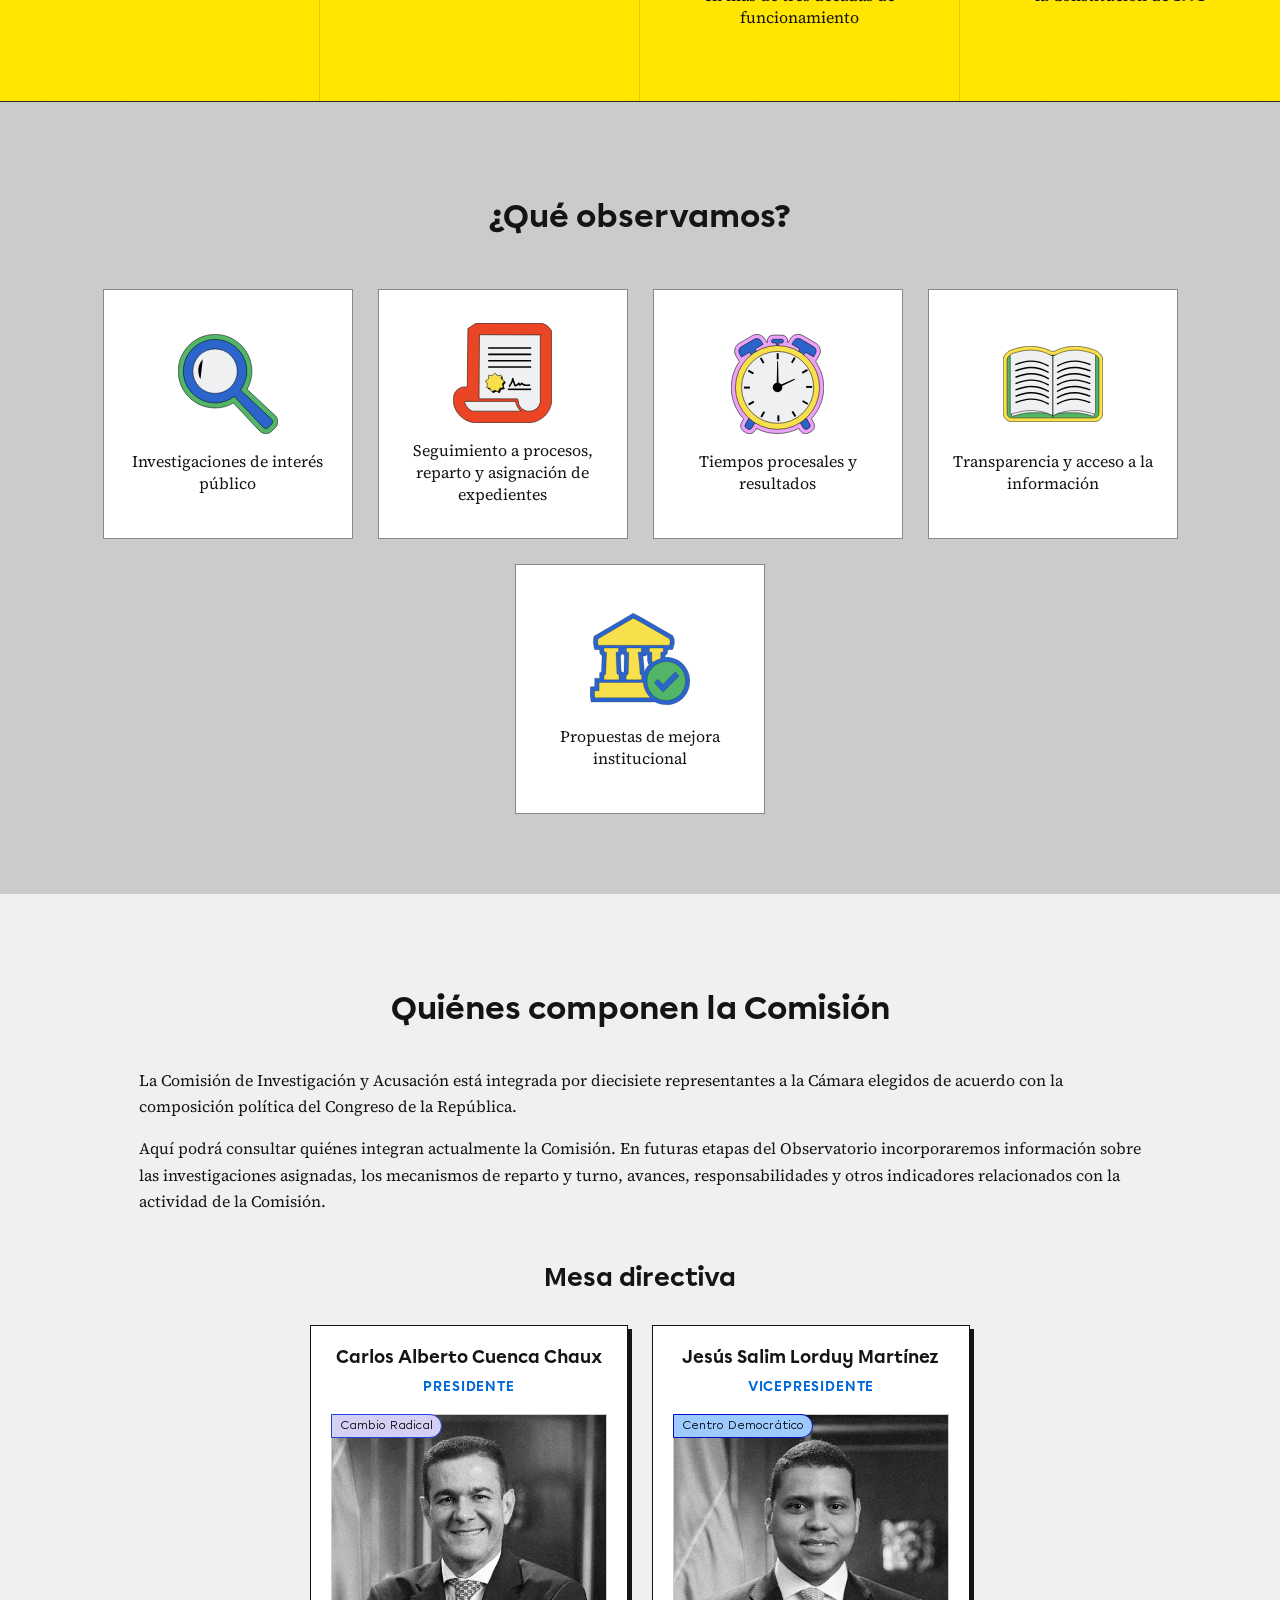
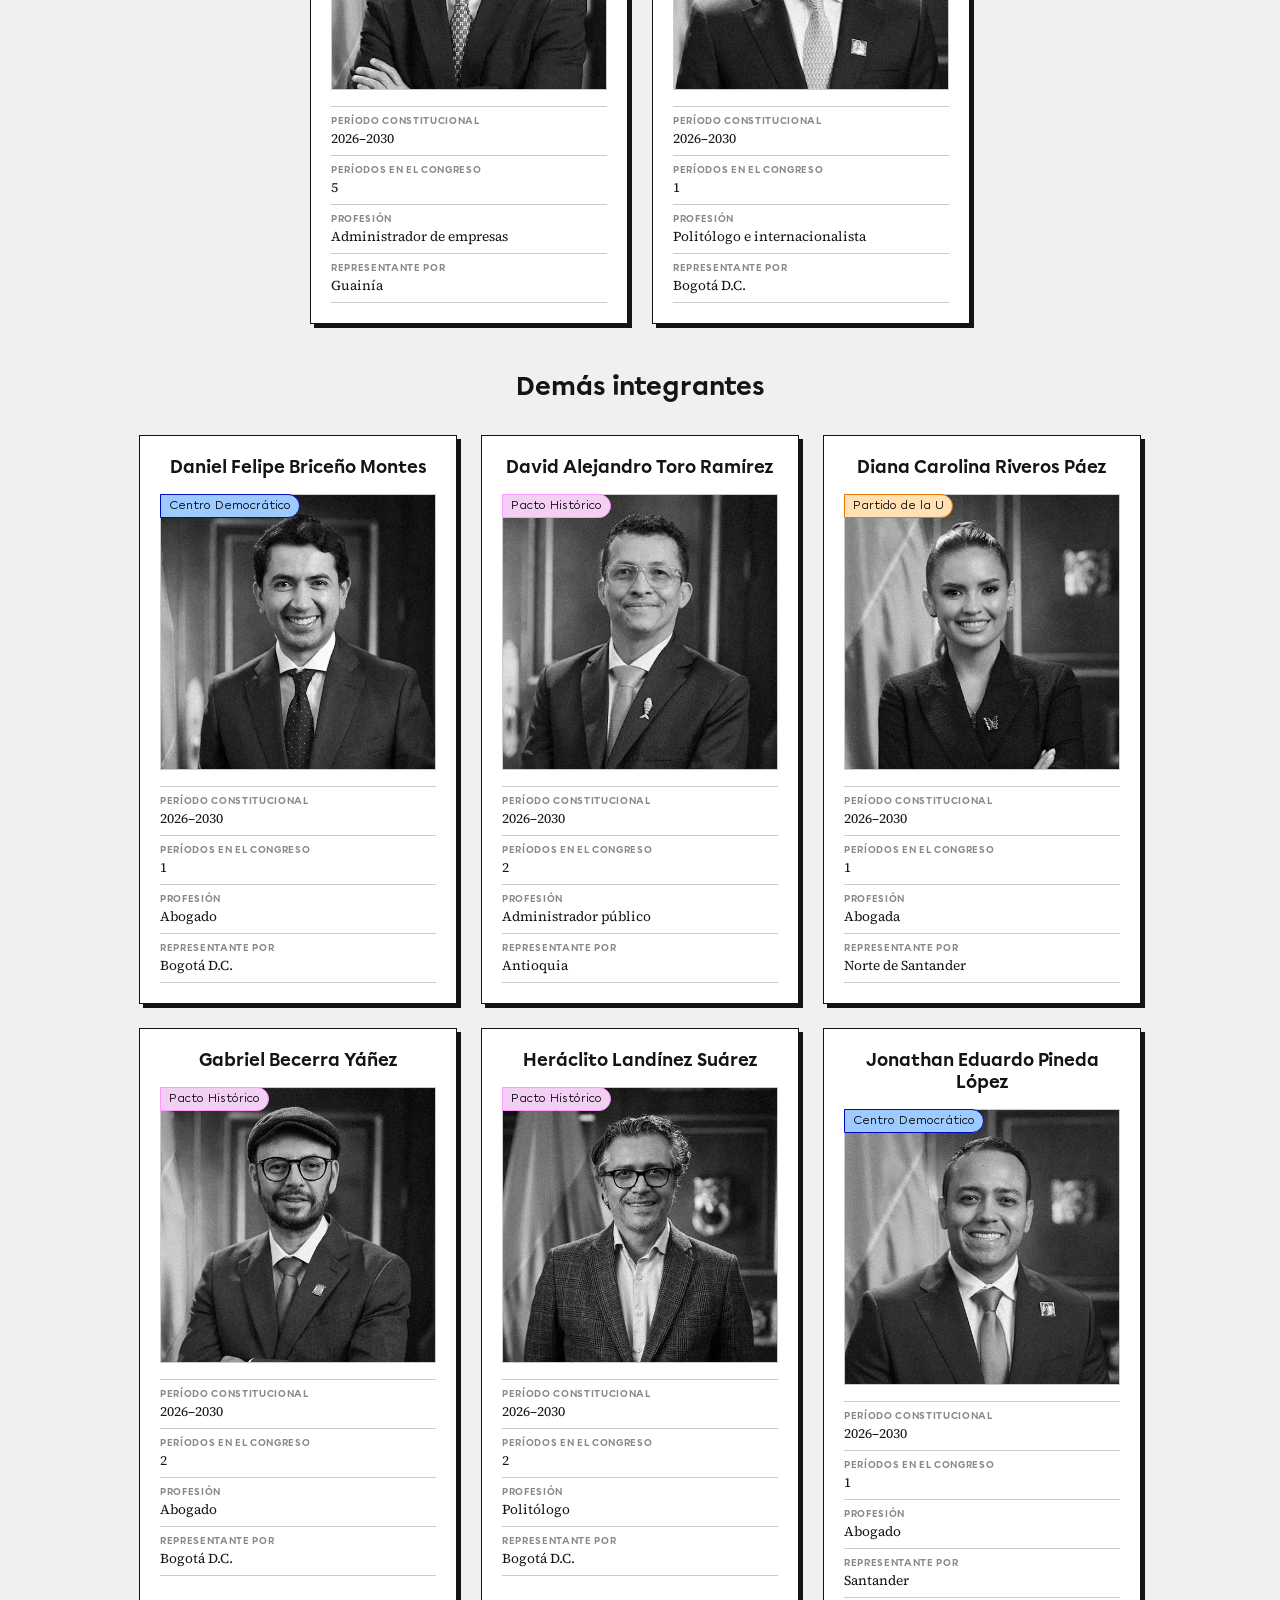
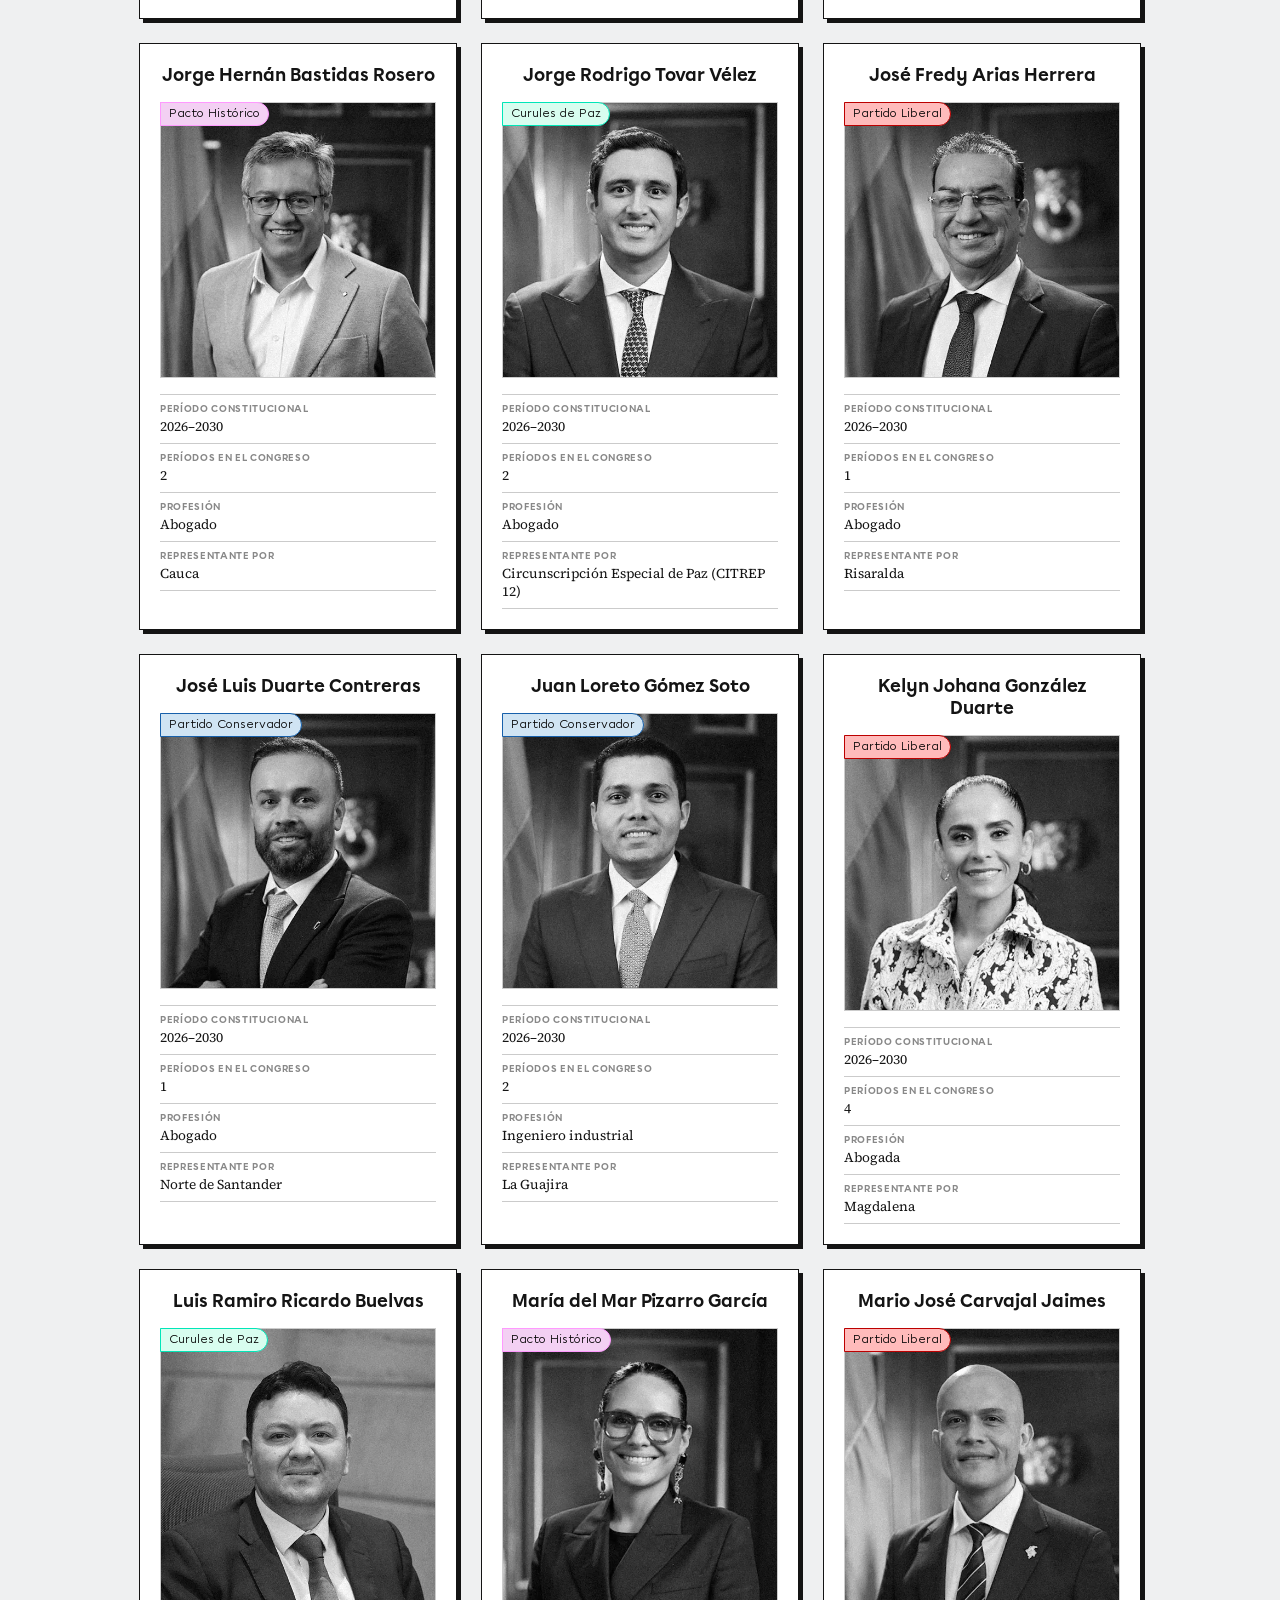
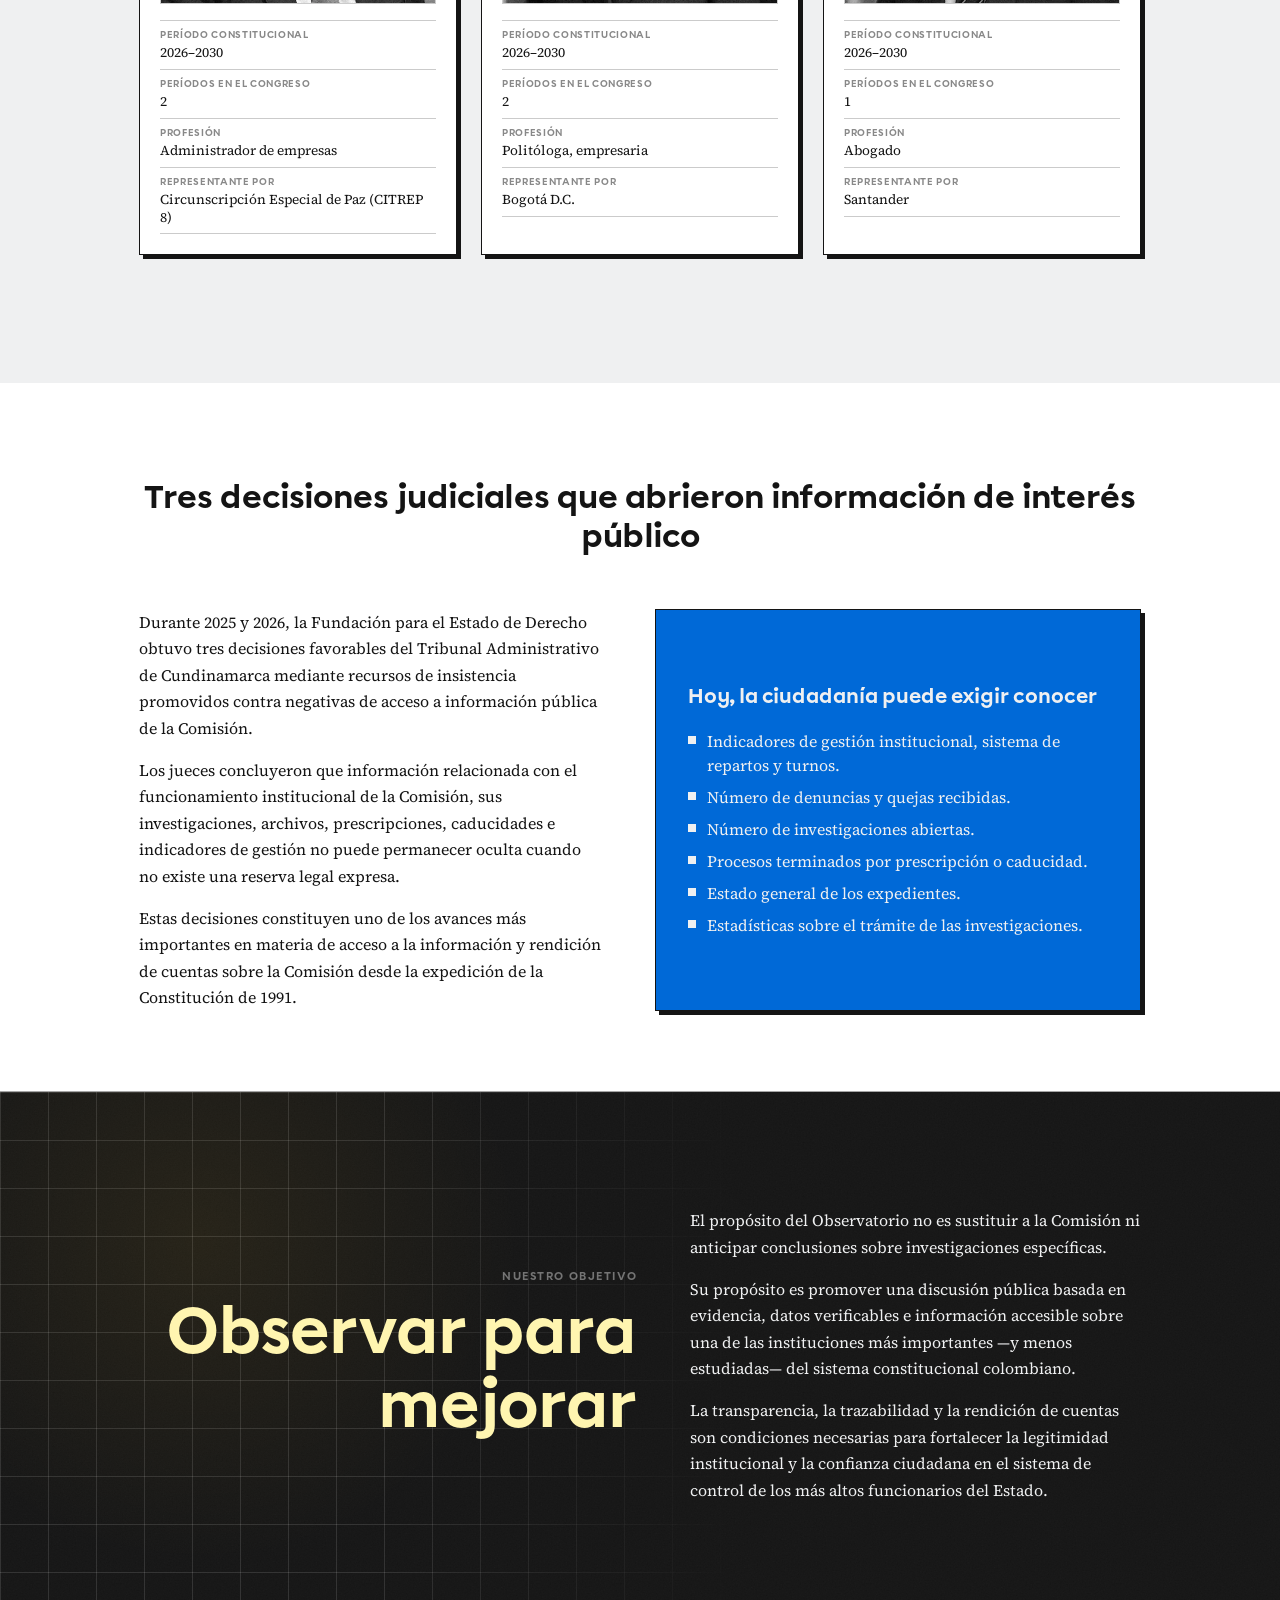
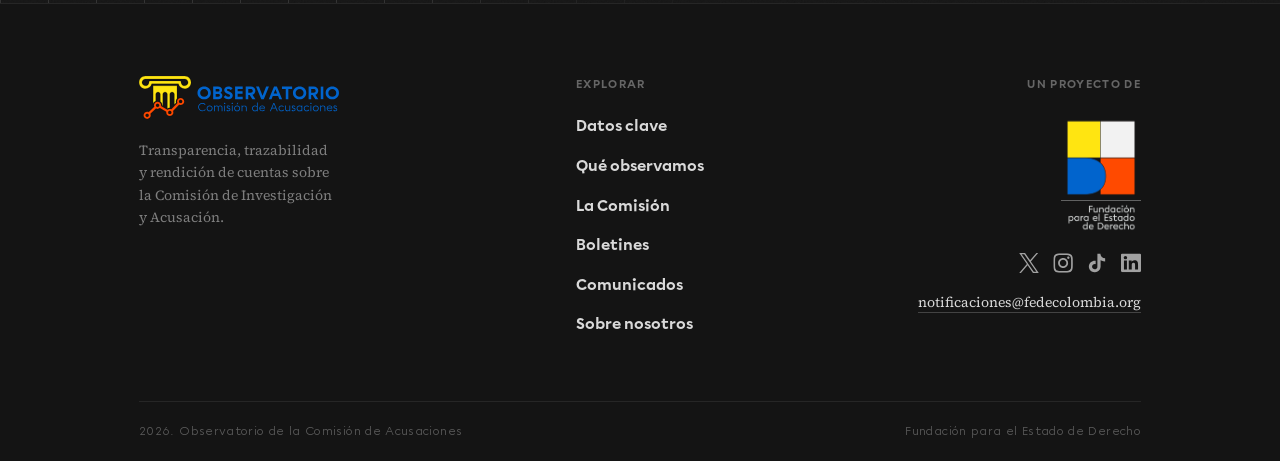
==== commit ee41127e: "Switch to Documentos for boletines and comunicados - Drop the obs_publicacion post type: boletines a" ====
--- a/index.html
+++ b/index.html
@@ -2,14 +2,19 @@
 <html lang="es">
 <head>
 
-    <!-- Google tag (gtag.js) -->
-  <script async src="https://www.googletagmanager.com/gtag/js?id=G-76JD3PP0E9"></script>
+    <!-- Google tag (gtag.js): only on the live domain, so previews and local tests aren't counted -->
   <script>
+    if (location.hostname === 'observatoriocomision.fedecolombia.org') {
+      const gtagScript = document.createElement('script');
+      gtagScript.async = true;
+      gtagScript.src = 'https://www.googletagmanager.com/gtag/js?id=G-76JD3PP0E9';
+      document.head.appendChild(gtagScript);
+
       window.dataLayer = window.dataLayer || [];
-      function gtag(){dataLayer.push(arguments);}
+      window.gtag = function () { dataLayer.push(arguments); };
       gtag('js', new Date());
-    
       gtag('config', 'G-76JD3PP0E9');
+    }
   </script>
 
   <meta charset="UTF-8">
@@ -60,8 +65,8 @@
       <li class="nav__dropdown">
         <button class="nav__link nav__dropdown-toggle" aria-expanded="false" aria-controls="navSubPublicaciones">Publicaciones</button>
         <ul class="nav__submenu" id="navSubPublicaciones">
-          <li><a href="publicaciones.html#publicaciones" class="nav__sublink">Publicaciones</a></li>
           <li><a href="publicaciones.html#boletines" class="nav__sublink">Boletines</a></li>
+          <li><a href="publicaciones.html#comunicados" class="nav__sublink">Comunicados</a></li>
         </ul>
       </li>
       <li><a href="https://fedecolombia.org/" class="nav__link" target="_blank" rel="noopener noreferrer">Sobre nosotros</a></li>
@@ -129,6 +134,369 @@
         </div>
       </div>
       <a href="publicaciones.html" class="link-more">Ver todas las publicaciones</a>
+    </div>
+  </section>
+
+  <!-- QUÉ OBSERVAMOS -->
+  <section class="que-observamos" id="que-observamos">
+    <h2 class="section-title">¿Qué observamos?</h2>
+    <div class="flip-cards">
+
+      <div class="flip-card" tabindex="0" aria-label="Investigaciones de interés público">
+        <div class="flip-card__inner">
+          <div class="flip-card__front">
+            <img src="img/icono-investigaciones.svg" alt="" class="flip-card__icon">
+            <p>Investigaciones de interés público</p>
+          </div>
+          <div class="flip-card__back">
+            <p><strong>Seguimiento a los asuntos que plantean debates jurídicos, constitucionales e institucionales relevantes para el país.</strong> El Observatorio busca contribuir a la comprensión de las competencias de la Comisión, el alcance de las investigaciones que adelanta y los criterios aplicados en el control de los aforados constitucionales.</p>
+          </div>
+        </div>
+      </div>
+
+      <div class="flip-card" tabindex="0" aria-label="Seguimiento a procesos">
+        <div class="flip-card__inner">
+          <div class="flip-card__front">
+            <img src="img/icono-seguimiento.svg" alt="" class="flip-card__icon">
+            <p>Seguimiento a procesos, reparto y asignación de expedientes</p>
+          </div>
+          <div class="flip-card__back">
+            <p><strong>Seguimiento a denuncias, quejas y procesos que involucran a altos funcionarios aforados.</strong> Monitoreo de los criterios utilizados para distribuir las investigaciones entre representantes investigadores, los mecanismos de reparto y turno, los tiempos de asignación y las cargas de trabajo.</p>
+          </div>
+        </div>
+      </div>
+
+      <div class="flip-card" tabindex="0" aria-label="Tiempos procesales y resultados">
+        <div class="flip-card__inner">
+          <div class="flip-card__front">
+            <img src="img/icono-tiempos-procesales.svg" alt="" class="flip-card__icon">
+            <p>Tiempos procesales y resultados</p>
+          </div>
+          <div class="flip-card__back">
+            <p>Análisis de la <strong>duración de las investigaciones, turnos, archivos, prescripciones, caducidades</strong> y demás decisiones adoptadas por la Comisión.</p>
+          </div>
+        </div>
+      </div>
+
+      <div class="flip-card" tabindex="0" aria-label="Transparencia y acceso a la información">
+        <div class="flip-card__inner">
+          <div class="flip-card__front">
+            <img src="img/icono-transparencia.svg" alt="" class="flip-card__icon">
+            <p>Transparencia y acceso a la información</p>
+          </div>
+          <div class="flip-card__back">
+            <p>Seguimiento al cumplimiento de las <strong>obligaciones legales de publicidad, respuesta a solicitudes de información y rendición de cuentas</strong>.</p>
+          </div>
+        </div>
+      </div>
+
+      <div class="flip-card" tabindex="0" aria-label="Propuestas de mejora institucional">
+        <div class="flip-card__inner">
+          <div class="flip-card__front">
+            <img src="img/icono-mejora-institucional.svg" alt="" class="flip-card__icon">
+            <p>Propuestas de mejora institucional</p>
+          </div>
+          <div class="flip-card__back">
+            <p>Formulación de recomendaciones orientadas a <strong>fortalecer la eficiencia, la transparencia, la trazabilidad de los procesos, la publicidad de las actuaciones y la confianza ciudadana</strong> en la Comisión.</p>
+          </div>
+        </div>
+      </div>
+
+    </div>
+  </section>
+
+  <!-- QUIÉNES COMPONEN LA COMISIÓN -->
+  <section class="la-comision" id="la-comision">
+    <div class="container">
+      <h2 class="section-title">Quiénes componen la Comisión</h2>
+      <div class="la-comision__intro">
+        <p>La Comisión de Investigación y Acusación está integrada por diecisiete representantes a la Cámara elegidos de acuerdo con la composición política del Congreso de la República.</p>
+        <p>Aquí podrá consultar quiénes integran actualmente la Comisión. En futuras etapas del Observatorio incorporaremos información sobre las investigaciones asignadas, los mecanismos de reparto y turno, avances, responsabilidades y otros indicadores relacionados con la actividad de la Comisión.</p>
+      </div>
+    </div>
+
+    <h3 class="members-subtitle">Mesa directiva</h3>
+    <div class="members-grid members-grid--mesa">
+
+      <div class="member-card">
+        <div class="member-card__header">
+          <p class="member-card__name">Carlos Alberto Cuenca Chaux</p>
+          <p class="member-card__role">Presidente</p>
+        </div>
+        <div class="member-card__photo-wrap">
+          <span class="badge badge--cambio-radical">Cambio Radical</span>
+          <img src="img/carlos-alberto-cuenca-chaux.webp" alt="Carlos Alberto Cuenca Chaux" class="member-card__photo">
+        </div>
+        <ul class="member-card__ficha">
+          <li><span class="ficha__label">Período constitucional</span><span class="ficha__value">2026–2030</span></li>
+          <li><span class="ficha__label">Períodos en el Congreso</span><span class="ficha__value">5</span></li>
+          <li><span class="ficha__label">Profesión</span><span class="ficha__value">Administrador de empresas</span></li>
+          <li><span class="ficha__label">Representante por</span><span class="ficha__value">Guainía</span></li>
+        </ul>
+      </div>
+
+      <div class="member-card">
+        <div class="member-card__header">
+          <p class="member-card__name">Jesús Salim Lorduy Martínez</p>
+          <p class="member-card__role">Vicepresidente</p>
+        </div>
+        <div class="member-card__photo-wrap">
+          <span class="badge badge--centro-democratico">Centro Democrático</span>
+          <img src="img/jesus-salim-lorduy-martinez.webp" alt="Jesús Salim Lorduy Martínez" class="member-card__photo">
+        </div>
+        <ul class="member-card__ficha">
+          <li><span class="ficha__label">Período constitucional</span><span class="ficha__value">2026–2030</span></li>
+          <li><span class="ficha__label">Períodos en el Congreso</span><span class="ficha__value">1</span></li>
+          <li><span class="ficha__label">Profesión</span><span class="ficha__value">Politólogo e internacionalista</span></li>
+          <li><span class="ficha__label">Representante por</span><span class="ficha__value">Bogotá D.C.</span></li>
+        </ul>
+      </div>
+
+    </div>
+
+    <h3 class="members-subtitle">Demás integrantes</h3>
+    <div class="members-grid">
+
+      <div class="member-card">
+        <div class="member-card__header">
+          <p class="member-card__name">Daniel Felipe Briceño Montes</p>
+        </div>
+        <div class="member-card__photo-wrap">
+          <span class="badge badge--centro-democratico">Centro Democrático</span>
+          <img src="img/daniel-felipe-briceno.webp" alt="Daniel Felipe Briceño Montes" class="member-card__photo">
+        </div>
+        <ul class="member-card__ficha">
+          <li><span class="ficha__label">Período constitucional</span><span class="ficha__value">2026–2030</span></li>
+          <li><span class="ficha__label">Períodos en el Congreso</span><span class="ficha__value">1</span></li>
+          <li><span class="ficha__label">Profesión</span><span class="ficha__value">Abogado</span></li>
+          <li><span class="ficha__label">Representante por</span><span class="ficha__value">Bogotá D.C.</span></li>
+        </ul>
+      </div>
+
+      <div class="member-card">
+        <div class="member-card__header">
+          <p class="member-card__name">David Alejandro Toro Ramírez</p>
+        </div>
+        <div class="member-card__photo-wrap">
+          <span class="badge badge--pacto">Pacto Histórico</span>
+          <img src="img/david-alejandro-toro-ramirez.webp" alt="David Alejandro Toro Ramírez" class="member-card__photo">
+        </div>
+        <ul class="member-card__ficha">
+          <li><span class="ficha__label">Período constitucional</span><span class="ficha__value">2026–2030</span></li>
+          <li><span class="ficha__label">Períodos en el Congreso</span><span class="ficha__value">2</span></li>
+          <li><span class="ficha__label">Profesión</span><span class="ficha__value">Administrador público</span></li>
+          <li><span class="ficha__label">Representante por</span><span class="ficha__value">Antioquia</span></li>
+        </ul>
+      </div>
+
+      <div class="member-card">
+        <div class="member-card__header">
+          <p class="member-card__name">Diana Carolina Riveros Páez</p>
+        </div>
+        <div class="member-card__photo-wrap">
+          <span class="badge badge--u">Partido de la U</span>
+          <img src="img/diana-carolina-riveros-paez.webp" alt="Diana Carolina Riveros Páez" class="member-card__photo">
+        </div>
+        <ul class="member-card__ficha">
+          <li><span class="ficha__label">Período constitucional</span><span class="ficha__value">2026–2030</span></li>
+          <li><span class="ficha__label">Períodos en el Congreso</span><span class="ficha__value">1</span></li>
+          <li><span class="ficha__label">Profesión</span><span class="ficha__value">Abogada</span></li>
+          <li><span class="ficha__label">Representante por</span><span class="ficha__value">Norte de Santander</span></li>
+        </ul>
+      </div>
+
+      <div class="member-card">
+        <div class="member-card__header">
+          <p class="member-card__name">Gabriel Becerra Yáñez</p>
+        </div>
+        <div class="member-card__photo-wrap">
+          <span class="badge badge--pacto">Pacto Histórico</span>
+          <img src="img/gabriel-becerra-yanez.webp" alt="Gabriel Becerra Yáñez" class="member-card__photo">
+        </div>
+        <ul class="member-card__ficha">
+          <li><span class="ficha__label">Período constitucional</span><span class="ficha__value">2026–2030</span></li>
+          <li><span class="ficha__label">Períodos en el Congreso</span><span class="ficha__value">2</span></li>
+          <li><span class="ficha__label">Profesión</span><span class="ficha__value">Abogado</span></li>
+          <li><span class="ficha__label">Representante por</span><span class="ficha__value">Bogotá D.C.</span></li>
+        </ul>
+      </div>
+
+      <div class="member-card">
+        <div class="member-card__header">
+          <p class="member-card__name">Heráclito Landínez Suárez</p>
+        </div>
+        <div class="member-card__photo-wrap">
+          <span class="badge badge--pacto">Pacto Histórico</span>
+          <img src="img/heraclito-landinez-suarez.webp" alt="Heráclito Landínez Suárez" class="member-card__photo">
+        </div>
+        <ul class="member-card__ficha">
+          <li><span class="ficha__label">Período constitucional</span><span class="ficha__value">2026–2030</span></li>
+          <li><span class="ficha__label">Períodos en el Congreso</span><span class="ficha__value">2</span></li>
+          <li><span class="ficha__label">Profesión</span><span class="ficha__value">Politólogo</span></li>
+          <li><span class="ficha__label">Representante por</span><span class="ficha__value">Bogotá D.C.</span></li>
+        </ul>
+      </div>
+
+      <div class="member-card">
+        <div class="member-card__header">
+          <p class="member-card__name">Jonathan Eduardo Pineda López</p>
+        </div>
+        <div class="member-card__photo-wrap">
+          <span class="badge badge--centro-democratico">Centro Democrático</span>
+          <img src="img/jonathan-eduardo-pineda-lopez.webp" alt="Jonathan Eduardo Pineda López" class="member-card__photo">
+        </div>
+        <ul class="member-card__ficha">
+          <li><span class="ficha__label">Período constitucional</span><span class="ficha__value">2026–2030</span></li>
+          <li><span class="ficha__label">Períodos en el Congreso</span><span class="ficha__value">1</span></li>
+          <li><span class="ficha__label">Profesión</span><span class="ficha__value">Abogado</span></li>
+          <li><span class="ficha__label">Representante por</span><span class="ficha__value">Santander</span></li>
+        </ul>
+      </div>
+
+      <div class="member-card">
+        <div class="member-card__header">
+          <p class="member-card__name">Jorge Hernán Bastidas Rosero</p>
+        </div>
+        <div class="member-card__photo-wrap">
+          <span class="badge badge--pacto">Pacto Histórico</span>
+          <img src="img/jorge-hernan-bastidas-rosero.webp" alt="Jorge Hernán Bastidas Rosero" class="member-card__photo">
+        </div>
+        <ul class="member-card__ficha">
+          <li><span class="ficha__label">Período constitucional</span><span class="ficha__value">2026–2030</span></li>
+          <li><span class="ficha__label">Períodos en el Congreso</span><span class="ficha__value">2</span></li>
+          <li><span class="ficha__label">Profesión</span><span class="ficha__value">Abogado</span></li>
+          <li><span class="ficha__label">Representante por</span><span class="ficha__value">Cauca</span></li>
+        </ul>
+      </div>
+
+      <div class="member-card">
+        <div class="member-card__header">
+          <p class="member-card__name">Jorge Rodrigo Tovar Vélez</p>
+        </div>
+        <div class="member-card__photo-wrap">
+          <span class="badge badge--curules">Curules de Paz</span>
+          <img src="img/jorge-rodrigo-tovar-velez.webp" alt="Jorge Rodrigo Tovar Vélez" class="member-card__photo">
+        </div>
+        <ul class="member-card__ficha">
+          <li><span class="ficha__label">Período constitucional</span><span class="ficha__value">2026–2030</span></li>
+          <li><span class="ficha__label">Períodos en el Congreso</span><span class="ficha__value">2</span></li>
+          <li><span class="ficha__label">Profesión</span><span class="ficha__value">Abogado</span></li>
+          <li><span class="ficha__label">Representante por</span><span class="ficha__value">Circunscripción Especial de Paz (CITREP 12)</span></li>
+        </ul>
+      </div>
+
+      <div class="member-card">
+        <div class="member-card__header">
+          <p class="member-card__name">José Fredy Arias Herrera</p>
+        </div>
+        <div class="member-card__photo-wrap">
+          <span class="badge badge--liberal">Partido Liberal</span>
+          <img src="img/jose-fredy-arias-herrera.webp" alt="José Fredy Arias Herrera" class="member-card__photo">
+        </div>
+        <ul class="member-card__ficha">
+          <li><span class="ficha__label">Período constitucional</span><span class="ficha__value">2026–2030</span></li>
+          <li><span class="ficha__label">Períodos en el Congreso</span><span class="ficha__value">1</span></li>
+          <li><span class="ficha__label">Profesión</span><span class="ficha__value">Abogado</span></li>
+          <li><span class="ficha__label">Representante por</span><span class="ficha__value">Risaralda</span></li>
+        </ul>
+      </div>
+
+      <div class="member-card">
+        <div class="member-card__header">
+          <p class="member-card__name">José Luis Duarte Contreras</p>
+        </div>
+        <div class="member-card__photo-wrap">
+          <span class="badge badge--conservador">Partido Conservador</span>
+          <img src="img/jose-luis-duarte-contreras.webp" alt="José Luis Duarte Contreras" class="member-card__photo">
+        </div>
+        <ul class="member-card__ficha">
+          <li><span class="ficha__label">Período constitucional</span><span class="ficha__value">2026–2030</span></li>
+          <li><span class="ficha__label">Períodos en el Congreso</span><span class="ficha__value">1</span></li>
+          <li><span class="ficha__label">Profesión</span><span class="ficha__value">Abogado</span></li>
+          <li><span class="ficha__label">Representante por</span><span class="ficha__value">Norte de Santander</span></li>
+        </ul>
+      </div>
+
+      <div class="member-card">
+        <div class="member-card__header">
+          <p class="member-card__name">Juan Loreto Gómez Soto</p>
+        </div>
+        <div class="member-card__photo-wrap">
+          <span class="badge badge--conservador">Partido Conservador</span>
+          <img src="img/juan-loreto-gomez-soto.webp" alt="Juan Loreto Gómez Soto" class="member-card__photo">
+        </div>
+        <ul class="member-card__ficha">
+          <li><span class="ficha__label">Período constitucional</span><span class="ficha__value">2026–2030</span></li>
+          <li><span class="ficha__label">Períodos en el Congreso</span><span class="ficha__value">2</span></li>
+          <li><span class="ficha__label">Profesión</span><span class="ficha__value">Ingeniero industrial</span></li>
+          <li><span class="ficha__label">Representante por</span><span class="ficha__value">La Guajira</span></li>
+        </ul>
+      </div>
+
+      <div class="member-card">
+        <div class="member-card__header">
+          <p class="member-card__name">Kelyn Johana González Duarte</p>
+        </div>
+        <div class="member-card__photo-wrap">
+          <span class="badge badge--liberal">Partido Liberal</span>
+          <img src="img/kelyn-johana-gonzalez-duarte.webp" alt="Kelyn Johana González Duarte" class="member-card__photo">
+        </div>
+        <ul class="member-card__ficha">
+          <li><span class="ficha__label">Período constitucional</span><span class="ficha__value">2026–2030</span></li>
+          <li><span class="ficha__label">Períodos en el Congreso</span><span class="ficha__value">4</span></li>
+          <li><span class="ficha__label">Profesión</span><span class="ficha__value">Abogada</span></li>
+          <li><span class="ficha__label">Representante por</span><span class="ficha__value">Magdalena</span></li>
+        </ul>
+      </div>
+
+      <div class="member-card">
+        <div class="member-card__header">
+          <p class="member-card__name">Luis Ramiro Ricardo Buelvas</p>
+        </div>
+        <div class="member-card__photo-wrap">
+          <span class="badge badge--curules">Curules de Paz</span>
+          <img src="img/luis-ramiro-ricardo-buelvas.webp" alt="Luis Ramiro Ricardo Buelvas" class="member-card__photo">
+        </div>
+        <ul class="member-card__ficha">
+          <li><span class="ficha__label">Período constitucional</span><span class="ficha__value">2026–2030</span></li>
+          <li><span class="ficha__label">Períodos en el Congreso</span><span class="ficha__value">2</span></li>
+          <li><span class="ficha__label">Profesión</span><span class="ficha__value">Administrador de empresas</span></li>
+          <li><span class="ficha__label">Representante por</span><span class="ficha__value">Circunscripción Especial de Paz (CITREP 8)</span></li>
+        </ul>
+      </div>
+
+      <div class="member-card">
+        <div class="member-card__header">
+          <p class="member-card__name">María del Mar Pizarro García</p>
+        </div>
+        <div class="member-card__photo-wrap">
+          <span class="badge badge--pacto">Pacto Histórico</span>
+          <img src="img/maria-del-mar-pizarro-garcia.webp" alt="María del Mar Pizarro García" class="member-card__photo">
+        </div>
+        <ul class="member-card__ficha">
+          <li><span class="ficha__label">Período constitucional</span><span class="ficha__value">2026–2030</span></li>
+          <li><span class="ficha__label">Períodos en el Congreso</span><span class="ficha__value">2</span></li>
+          <li><span class="ficha__label">Profesión</span><span class="ficha__value">Politóloga, empresaria</span></li>
+          <li><span class="ficha__label">Representante por</span><span class="ficha__value">Bogotá D.C.</span></li>
+        </ul>
+      </div>
+
+      <div class="member-card">
+        <div class="member-card__header">
+          <p class="member-card__name">Mario José Carvajal Jaimes</p>
+        </div>
+        <div class="member-card__photo-wrap">
+          <span class="badge badge--liberal">Partido Liberal</span>
+          <img src="img/mario-jose-carvajal-jaimes.webp" alt="Mario José Carvajal Jaimes" class="member-card__photo">
+        </div>
+        <ul class="member-card__ficha">
+          <li><span class="ficha__label">Período constitucional</span><span class="ficha__value">2026–2030</span></li>
+          <li><span class="ficha__label">Períodos en el Congreso</span><span class="ficha__value">1</span></li>
+          <li><span class="ficha__label">Profesión</span><span class="ficha__value">Abogado</span></li>
+          <li><span class="ficha__label">Representante por</span><span class="ficha__value">Santander</span></li>
+        </ul>
+      </div>
+
     </div>
   </section>
 
@@ -157,384 +525,6 @@
     </div>
   </section>
 
-  <!-- QUÉ OBSERVAMOS -->
-  <section class="que-observamos" id="que-observamos">
-    <h2 class="section-title">¿Qué observamos?</h2>
-    <div class="flip-cards">
-
-      <div class="flip-card" tabindex="0" aria-label="Investigaciones de interés público">
-        <div class="flip-card__inner">
-          <div class="flip-card__front">
-            <img src="img/icono-investigaciones.svg" alt="" class="flip-card__icon">
-            <p>Investigaciones de interés público</p>
-          </div>
-          <div class="flip-card__back">
-            <p><strong>Seguimiento a los asuntos que plantean debates jurídicos, constitucionales e institucionales relevantes para el país.</strong> El Observatorio busca contribuir a la comprensión de las competencias de la Comisión, el alcance de las investigaciones que adelanta y los criterios aplicados en el control de los aforados constitucionales.</p>
-          </div>
-        </div>
-      </div>
-
-      <div class="flip-card" tabindex="0" aria-label="Seguimiento a procesos">
-        <div class="flip-card__inner">
-          <div class="flip-card__front">
-            <img src="img/icono-seguimiento.svg" alt="" class="flip-card__icon">
-            <p>Seguimiento a procesos, reparto y asignación de expedientes</p>
-          </div>
-          <div class="flip-card__back">
-            <p><strong>Seguimiento a denuncias, quejas y procesos que involucran a altos funcionarios aforados.</strong> Monitoreo de los criterios utilizados para distribuir las investigaciones entre representantes investigadores, los mecanismos de reparto y turno, los tiempos de asignación y las cargas de trabajo.</p>
-          </div>
-        </div>
-      </div>
-
-      <div class="flip-card" tabindex="0" aria-label="Tiempos procesales y resultados">
-        <div class="flip-card__inner">
-          <div class="flip-card__front">
-            <img src="img/icono-tiempos-procesales.svg" alt="" class="flip-card__icon">
-            <p>Tiempos procesales y resultados</p>
-          </div>
-          <div class="flip-card__back">
-            <p>Análisis de la <strong>duración de las investigaciones, turnos, archivos, prescripciones, caducidades</strong> y demás decisiones adoptadas por la Comisión.</p>
-          </div>
-        </div>
-      </div>
-
-      <div class="flip-card" tabindex="0" aria-label="Transparencia y acceso a la información">
-        <div class="flip-card__inner">
-          <div class="flip-card__front">
-            <img src="img/icono-transparencia.svg" alt="" class="flip-card__icon">
-            <p>Transparencia y acceso a la información</p>
-          </div>
-          <div class="flip-card__back">
-            <p>Seguimiento al cumplimiento de las <strong>obligaciones legales de publicidad, respuesta a solicitudes de información y rendición de cuentas</strong>.</p>
-          </div>
-        </div>
-      </div>
-
-      <div class="flip-card" tabindex="0" aria-label="Propuestas de mejora institucional">
-        <div class="flip-card__inner">
-          <div class="flip-card__front">
-            <img src="img/icono-mejora-institucional.svg" alt="" class="flip-card__icon">
-            <p>Propuestas de mejora institucional</p>
-          </div>
-          <div class="flip-card__back">
-            <p>Formulación de recomendaciones orientadas a <strong>fortalecer la eficiencia, la transparencia, la trazabilidad de los procesos, la publicidad de las actuaciones y la confianza ciudadana</strong> en la Comisión.</p>
-          </div>
-        </div>
-      </div>
-
-    </div>
-  </section>
-
-  <!-- QUIÉNES COMPONEN LA COMISIÓN -->
-  <section class="la-comision" id="la-comision">
-    <div class="container">
-      <h2 class="section-title">Quiénes componen la Comisión</h2>
-      <div class="la-comision__intro">
-        <p>La Comisión de Investigación y Acusación está integrada por diecisiete representantes a la Cámara elegidos de acuerdo con la composición política del Congreso de la República.</p>
-        <p>Aquí podrá consultar quiénes integran actualmente la Comisión. En futuras etapas del Observatorio incorporaremos información sobre las investigaciones asignadas, los mecanismos de reparto y turno, avances, responsabilidades y otros indicadores relacionados con la actividad de la Comisión.</p>
-      </div>
-    </div>
-
-    <h3 class="members-subtitle">Mesa directiva</h3>
-    <div class="members-grid members-grid--mesa">
-
-      <div class="member-card">
-        <div class="member-card__header">
-          <p class="member-card__name">Carlos Alberto Cuenca Chaux</p>
-          <p class="member-card__role">Presidente</p>
-        </div>
-        <div class="member-card__photo-wrap">
-          <span class="badge badge--cambio-radical">Cambio Radical</span>
-          <img src="img/carlos-alberto-cuenca-chaux.webp" alt="Carlos Alberto Cuenca Chaux" class="member-card__photo">
-        </div>
-        <ul class="member-card__ficha">
-          <li><span class="ficha__label">Período constitucional</span><span class="ficha__value">2026–2030</span></li>
-          <li><span class="ficha__label">Períodos en el Congreso</span><span class="ficha__value">5</span></li>
-          <li><span class="ficha__label">Profesión</span><span class="ficha__value">Administrador de empresas</span></li>
-          <li><span class="ficha__label">Representante por</span><span class="ficha__value">Guainía</span></li>
-        </ul>
-      </div>
-
-      <div class="member-card">
-        <div class="member-card__header">
-          <p class="member-card__name">Jesús Salim Lorduy Martínez</p>
-          <p class="member-card__role">Vicepresidente</p>
-        </div>
-        <div class="member-card__photo-wrap">
-          <span class="badge badge--centro-democratico">Centro Democrático</span>
-          <img src="img/jesus-salim-lorduy-martinez.webp" alt="Jesús Salim Lorduy Martínez" class="member-card__photo">
-        </div>
-        <ul class="member-card__ficha">
-          <li><span class="ficha__label">Período constitucional</span><span class="ficha__value">2026–2030</span></li>
-          <li><span class="ficha__label">Períodos en el Congreso</span><span class="ficha__value">1</span></li>
-          <li><span class="ficha__label">Profesión</span><span class="ficha__value">Politólogo e internacionalista</span></li>
-          <li><span class="ficha__label">Representante por</span><span class="ficha__value">Bogotá D.C.</span></li>
-        </ul>
-      </div>
-
-    </div>
-
-    <h3 class="members-subtitle">Demás integrantes</h3>
-    <div class="members-grid">
-
-      <div class="member-card">
-        <div class="member-card__header">
-          <p class="member-card__name">Daniel Felipe Briceño Montes</p>
-        </div>
-        <div class="member-card__photo-wrap">
-          <span class="badge badge--centro-democratico">Centro Democrático</span>
-          <img src="img/daniel-felipe-briceno.webp" alt="Daniel Felipe Briceño Montes" class="member-card__photo">
-        </div>
-        <ul class="member-card__ficha">
-          <li><span class="ficha__label">Período constitucional</span><span class="ficha__value">2026–2030</span></li>
-          <li><span class="ficha__label">Períodos en el Congreso</span><span class="ficha__value">1</span></li>
-          <li><span class="ficha__label">Profesión</span><span class="ficha__value">Abogado</span></li>
-          <li><span class="ficha__label">Representante por</span><span class="ficha__value">Bogotá D.C.</span></li>
-        </ul>
-      </div>
-
-      <div class="member-card">
-        <div class="member-card__header">
-          <p class="member-card__name">David Alejandro Toro Ramírez</p>
-        </div>
-        <div class="member-card__photo-wrap">
-          <span class="badge badge--pacto">Pacto Histórico</span>
-          <img src="img/david-alejandro-toro-ramirez.webp" alt="David Alejandro Toro Ramírez" class="member-card__photo">
-        </div>
-        <ul class="member-card__ficha">
-          <li><span class="ficha__label">Período constitucional</span><span class="ficha__value">2026–2030</span></li>
-          <li><span class="ficha__label">Períodos en el Congreso</span><span class="ficha__value">2</span></li>
-          <li><span class="ficha__label">Profesión</span><span class="ficha__value">Administrador público</span></li>
-          <li><span class="ficha__label">Representante por</span><span class="ficha__value">Antioquia</span></li>
-        </ul>
-      </div>
-
-      <div class="member-card">
-        <div class="member-card__header">
-          <p class="member-card__name">Diana Carolina Riveros Páez</p>
-        </div>
-        <div class="member-card__photo-wrap">
-          <span class="badge badge--u">Partido de la U</span>
-          <img src="img/diana-carolina-riveros-paez.webp" alt="Diana Carolina Riveros Páez" class="member-card__photo">
-        </div>
-        <ul class="member-card__ficha">
-          <li><span class="ficha__label">Período constitucional</span><span class="ficha__value">2026–2030</span></li>
-          <li><span class="ficha__label">Períodos en el Congreso</span><span class="ficha__value">1</span></li>
-          <li><span class="ficha__label">Profesión</span><span class="ficha__value">Abogada</span></li>
-          <li><span class="ficha__label">Representante por</span><span class="ficha__value">Norte de Santander</span></li>
-        </ul>
-      </div>
-
-      <div class="member-card">
-        <div class="member-card__header">
-          <p class="member-card__name">Gabriel Becerra Yáñez</p>
-        </div>
-        <div class="member-card__photo-wrap">
-          <span class="badge badge--pacto">Pacto Histórico</span>
-          <img src="img/gabriel-becerra-yanez.webp" alt="Gabriel Becerra Yáñez" class="member-card__photo">
-        </div>
-        <ul class="member-card__ficha">
-          <li><span class="ficha__label">Período constitucional</span><span class="ficha__value">2026–2030</span></li>
-          <li><span class="ficha__label">Períodos en el Congreso</span><span class="ficha__value">2</span></li>
-          <li><span class="ficha__label">Profesión</span><span class="ficha__value">Abogado</span></li>
-          <li><span class="ficha__label">Representante por</span><span class="ficha__value">Bogotá D.C.</span></li>
-        </ul>
-      </div>
-
-      <div class="member-card">
-        <div class="member-card__header">
-          <p class="member-card__name">Heráclito Landínez Suárez</p>
-        </div>
-        <div class="member-card__photo-wrap">
-          <span class="badge badge--pacto">Pacto Histórico</span>
-          <img src="img/heraclito-landinez-suarez.webp" alt="Heráclito Landínez Suárez" class="member-card__photo">
-        </div>
-        <ul class="member-card__ficha">
-          <li><span class="ficha__label">Período constitucional</span><span class="ficha__value">2026–2030</span></li>
-          <li><span class="ficha__label">Períodos en el Congreso</span><span class="ficha__value">2</span></li>
-          <li><span class="ficha__label">Profesión</span><span class="ficha__value">Politólogo</span></li>
-          <li><span class="ficha__label">Representante por</span><span class="ficha__value">Bogotá D.C.</span></li>
-        </ul>
-      </div>
-
-      <div class="member-card">
-        <div class="member-card__header">
-          <p class="member-card__name">Jonathan Eduardo Pineda López</p>
-        </div>
-        <div class="member-card__photo-wrap">
-          <span class="badge badge--centro-democratico">Centro Democrático</span>
-          <img src="img/jonathan-eduardo-pineda-lopez.webp" alt="Jonathan Eduardo Pineda López" class="member-card__photo">
-        </div>
-        <ul class="member-card__ficha">
-          <li><span class="ficha__label">Período constitucional</span><span class="ficha__value">2026–2030</span></li>
-          <li><span class="ficha__label">Períodos en el Congreso</span><span class="ficha__value">1</span></li>
-          <li><span class="ficha__label">Profesión</span><span class="ficha__value">Abogado</span></li>
-          <li><span class="ficha__label">Representante por</span><span class="ficha__value">Santander</span></li>
-        </ul>
-      </div>
-
-      <div class="member-card">
-        <div class="member-card__header">
-          <p class="member-card__name">Jorge Hernán Bastidas Rosero</p>
-        </div>
-        <div class="member-card__photo-wrap">
-          <span class="badge badge--pacto">Pacto Histórico</span>
-          <img src="img/jorge-hernan-bastidas-rosero.webp" alt="Jorge Hernán Bastidas Rosero" class="member-card__photo">
-        </div>
-        <ul class="member-card__ficha">
-          <li><span class="ficha__label">Período constitucional</span><span class="ficha__value">2026–2030</span></li>
-          <li><span class="ficha__label">Períodos en el Congreso</span><span class="ficha__value">2</span></li>
-          <li><span class="ficha__label">Profesión</span><span class="ficha__value">Abogado</span></li>
-          <li><span class="ficha__label">Representante por</span><span class="ficha__value">Cauca</span></li>
-        </ul>
-      </div>
-
-      <div class="member-card">
-        <div class="member-card__header">
-          <p class="member-card__name">Jorge Rodrigo Tovar Vélez</p>
-        </div>
-        <div class="member-card__photo-wrap">
-          <span class="badge badge--curules">Curules de Paz</span>
-          <img src="img/jorge-rodrigo-tovar-velez.webp" alt="Jorge Rodrigo Tovar Vélez" class="member-card__photo">
-        </div>
-        <ul class="member-card__ficha">
-          <li><span class="ficha__label">Período constitucional</span><span class="ficha__value">2026–2030</span></li>
-          <li><span class="ficha__label">Períodos en el Congreso</span><span class="ficha__value">2</span></li>
-          <li><span class="ficha__label">Profesión</span><span class="ficha__value">Abogado</span></li>
-          <li><span class="ficha__label">Representante por</span><span class="ficha__value">Circunscripción Especial de Paz (CITREP 12)</span></li>
-        </ul>
-      </div>
-
-      <div class="member-card">
-        <div class="member-card__header">
-          <p class="member-card__name">José Fredy Arias Herrera</p>
-        </div>
-        <div class="member-card__photo-wrap">
-          <span class="badge badge--liberal">Partido Liberal</span>
-          <img src="img/jose-fredy-arias-herrera.webp" alt="José Fredy Arias Herrera" class="member-card__photo">
-        </div>
-        <ul class="member-card__ficha">
-          <li><span class="ficha__label">Período constitucional</span><span class="ficha__value">2026–2030</span></li>
-          <li><span class="ficha__label">Períodos en el Congreso</span><span class="ficha__value">1</span></li>
-          <li><span class="ficha__label">Profesión</span><span class="ficha__value">Abogado</span></li>
-          <li><span class="ficha__label">Representante por</span><span class="ficha__value">Risaralda</span></li>
-        </ul>
-      </div>
-
-      <div class="member-card">
-        <div class="member-card__header">
-          <p class="member-card__name">José Luis Duarte Contreras</p>
-        </div>
-        <div class="member-card__photo-wrap">
-          <span class="badge badge--conservador">Partido Conservador</span>
-          <img src="img/jose-luis-duarte-contreras.webp" alt="José Luis Duarte Contreras" class="member-card__photo">
-        </div>
-        <ul class="member-card__ficha">
-          <li><span class="ficha__label">Período constitucional</span><span class="ficha__value">2026–2030</span></li>
-          <li><span class="ficha__label">Períodos en el Congreso</span><span class="ficha__value">1</span></li>
-          <li><span class="ficha__label">Profesión</span><span class="ficha__value">Abogado</span></li>
-          <li><span class="ficha__label">Representante por</span><span class="ficha__value">Norte de Santander</span></li>
-        </ul>
-      </div>
-
-      <div class="member-card">
-        <div class="member-card__header">
-          <p class="member-card__name">Juan Loreto Gómez Soto</p>
-        </div>
-        <div class="member-card__photo-wrap">
-          <span class="badge badge--conservador">Partido Conservador</span>
-          <img src="img/juan-loreto-gomez-soto.webp" alt="Juan Loreto Gómez Soto" class="member-card__photo">
-        </div>
-        <ul class="member-card__ficha">
-          <li><span class="ficha__label">Período constitucional</span><span class="ficha__value">2026–2030</span></li>
-          <li><span class="ficha__label">Períodos en el Congreso</span><span class="ficha__value">2</span></li>
-          <li><span class="ficha__label">Profesión</span><span class="ficha__value">Ingeniero industrial</span></li>
-          <li><span class="ficha__label">Representante por</span><span class="ficha__value">La Guajira</span></li>
-        </ul>
-      </div>
-
-      <div class="member-card">
-        <div class="member-card__header">
-          <p class="member-card__name">Kelyn Johana González Duarte</p>
-        </div>
-        <div class="member-card__photo-wrap">
-          <span class="badge badge--liberal">Partido Liberal</span>
-          <img src="img/kelyn-johana-gonzalez-duarte.webp" alt="Kelyn Johana González Duarte" class="member-card__photo">
-        </div>
-        <ul class="member-card__ficha">
-          <li><span class="ficha__label">Período constitucional</span><span class="ficha__value">2026–2030</span></li>
-          <li><span class="ficha__label">Períodos en el Congreso</span><span class="ficha__value">4</span></li>
-          <li><span class="ficha__label">Profesión</span><span class="ficha__value">Abogada</span></li>
-          <li><span class="ficha__label">Representante por</span><span class="ficha__value">Magdalena</span></li>
-        </ul>
-      </div>
-
-      <div class="member-card">
-        <div class="member-card__header">
-          <p class="member-card__name">Luis Ramiro Ricardo Buelvas</p>
-        </div>
-        <div class="member-card__photo-wrap">
-          <span class="badge badge--curules">Curules de Paz</span>
-          <img src="img/luis-ramiro-ricardo-buelvas.webp" alt="Luis Ramiro Ricardo Buelvas" class="member-card__photo">
-        </div>
-        <ul class="member-card__ficha">
-          <li><span class="ficha__label">Período constitucional</span><span class="ficha__value">2026–2030</span></li>
-          <li><span class="ficha__label">Períodos en el Congreso</span><span class="ficha__value">2</span></li>
-          <li><span class="ficha__label">Profesión</span><span class="ficha__value">Administrador de empresas</span></li>
-          <li><span class="ficha__label">Representante por</span><span class="ficha__value">Circunscripción Especial de Paz (CITREP 8)</span></li>
-        </ul>
-      </div>
-
-      <div class="member-card">
-        <div class="member-card__header">
-          <p class="member-card__name">María del Mar Pizarro García</p>
-        </div>
-        <div class="member-card__photo-wrap">
-          <span class="badge badge--pacto">Pacto Histórico</span>
-          <img src="img/maria-del-mar-pizarro-garcia.webp" alt="María del Mar Pizarro García" class="member-card__photo">
-        </div>
-        <ul class="member-card__ficha">
-          <li><span class="ficha__label">Período constitucional</span><span class="ficha__value">2026–2030</span></li>
-          <li><span class="ficha__label">Períodos en el Congreso</span><span class="ficha__value">2</span></li>
-          <li><span class="ficha__label">Profesión</span><span class="ficha__value">Politóloga, empresaria</span></li>
-          <li><span class="ficha__label">Representante por</span><span class="ficha__value">Bogotá D.C.</span></li>
-        </ul>
-      </div>
-
-      <div class="member-card">
-        <div class="member-card__header">
-          <p class="member-card__name">Mario José Carvajal Jaimes</p>
-        </div>
-        <div class="member-card__photo-wrap">
-          <span class="badge badge--liberal">Partido Liberal</span>
-          <img src="img/mario-jose-carvajal-jaimes.webp" alt="Mario José Carvajal Jaimes" class="member-card__photo">
-        </div>
-        <ul class="member-card__ficha">
-          <li><span class="ficha__label">Período constitucional</span><span class="ficha__value">2026–2030</span></li>
-          <li><span class="ficha__label">Períodos en el Congreso</span><span class="ficha__value">1</span></li>
-          <li><span class="ficha__label">Profesión</span><span class="ficha__value">Abogado</span></li>
-          <li><span class="ficha__label">Representante por</span><span class="ficha__value">Santander</span></li>
-        </ul>
-      </div>
-
-    </div>
-  </section>
-
-  <!-- COMUNICADOS (from WordPress; hidden until loaded) -->
-  <section class="comunicados" id="comunicados" hidden>
-    <div class="container">
-      <h2 class="section-title">Comunicados</h2>
-      <div class="carousel" data-feed="comunicados">
-        <div class="carousel__track"></div>
-        <div class="carousel__controls">
-          <button class="carousel__btn carousel__btn--prev" aria-label="Anterior">←</button>
-          <button class="carousel__btn carousel__btn--next" aria-label="Siguiente">→</button>
-        </div>
-      </div>
-      <a href="https://fedecolombia.org/prensa/" class="link-more" target="_blank" rel="noopener">Ver todos los comunicados</a>
-    </div>
-  </section>
-
   <!-- OBSERVAR PARA MEJORAR -->
   <section class="observar" id="observar-para-mejorar">
     <div class="container">
@@ -569,8 +559,8 @@
             <li><a href="#datos-clave">Datos clave</a></li>
             <li><a href="#que-observamos">Qué observamos</a></li>
             <li><a href="#la-comision">La Comisión</a></li>
-            <li><a href="publicaciones.html#publicaciones">Publicaciones</a></li>
             <li><a href="publicaciones.html#boletines">Boletines</a></li>
+            <li><a href="publicaciones.html#comunicados">Comunicados</a></li>
             <li><a href="https://fedecolombia.org/" target="_blank" rel="noopener noreferrer">Sobre nosotros</a></li>
           </ul>
         </nav>
@@ -600,7 +590,7 @@
       </div>
 
       <div class="footer__bottom">
-        <p>© 2026 Observatorio de la Comisión de Acusaciones</p>
+        <p>2026. Observatorio de la Comisión de Acusaciones</p>
         <p>Fundación para el Estado de Derecho</p>
       </div>
 
--- a/styles.css
+++ b/styles.css
@@ -786,9 +786,8 @@
   line-height: 1.3;
   color: var(--dark);
 }
-.tag--publicacion { background: #FFE500; }
-.tag--boletin     { background: #FFF5B0; }
-.tag--comunicado  { background: var(--blue); color: var(--off-white); }
+.tag--boletin    { background: #FFE500; }
+.tag--comunicado { background: var(--blue); color: var(--off-white); }
 
 .link-more {
   align-self: center;
@@ -843,6 +842,22 @@
   object-fit: cover;
 }
 
+/* Stand-in cover for items without an image */
+.cover-placeholder {
+  display: flex;
+  align-items: center;
+  justify-content: center;
+  width: 100%;
+  height: 100%;
+  background: var(--blue);
+  color: var(--off-white);
+  font-family: var(--sans);
+  font-weight: 700;
+  font-size: 1.1rem;
+  letter-spacing: 0.08em;
+  text-transform: uppercase;
+}
+
 .pub-card__body {
   display: flex;
   flex-direction: column;
@@ -850,8 +865,7 @@
   padding: 18px 20px 22px;
 }
 
-.pub-card__meta,
-.com-card__meta {
+.pub-card__meta {
   display: flex;
   flex-wrap: wrap;
   align-items: center;
@@ -861,16 +875,14 @@
   color: var(--grey);
 }
 
-.pub-card__title,
-.com-card__title {
+.pub-card__title {
   font-family: var(--sans);
   font-weight: 700;
   font-size: 1.1rem;
   line-height: 1.25;
 }
 
-.pub-card__summary,
-.com-card__summary {
+.pub-card__summary {
   font-family: var(--serif);
   font-size: 0.9rem;
   line-height: 1.5;
@@ -880,35 +892,6 @@
   line-clamp: 3;
   overflow: hidden;
 }
-
-/* Comunicado card (text only) */
-.com-card {
-  display: flex;
-  flex-direction: column;
-  gap: 12px;
-  height: 100%;
-  background: var(--white);
-  border: 1px solid var(--dark);
-  box-shadow: var(--shadow);
-  padding: 24px;
-  color: var(--dark);
-  text-decoration: none;
-  transition: transform 0.2s ease, box-shadow 0.2s ease;
-}
-.com-card:hover {
-  transform: translateY(-4px);
-  box-shadow: 4px 8px 0 #141414;
-}
-.com-card:focus-visible { outline: 2px solid var(--blue); outline-offset: 4px; }
-.com-card__summary { -webkit-line-clamp: 5; line-clamp: 5; }
-.com-card__more {
-  margin-top: auto;
-  font-family: var(--sans);
-  font-weight: 700;
-  font-size: 0.9rem;
-  color: var(--blue);
-}
-.com-card__more::after { content: ' →'; }
 
 /* Carousel */
 .carousel { position: relative; }
@@ -953,14 +936,11 @@
 .carousel__btn:disabled { opacity: 0.35; cursor: default; }
 
 /* Home sections */
-.ultimas,
-.comunicados {
+.ultimas {
   padding: 96px 0 80px;
 }
-.comunicados { background: var(--light-grey); }
-
-.ultimas .container,
-.comunicados .container {
+
+.ultimas .container {
   display: flex;
   flex-direction: column;
   gap: 40px;
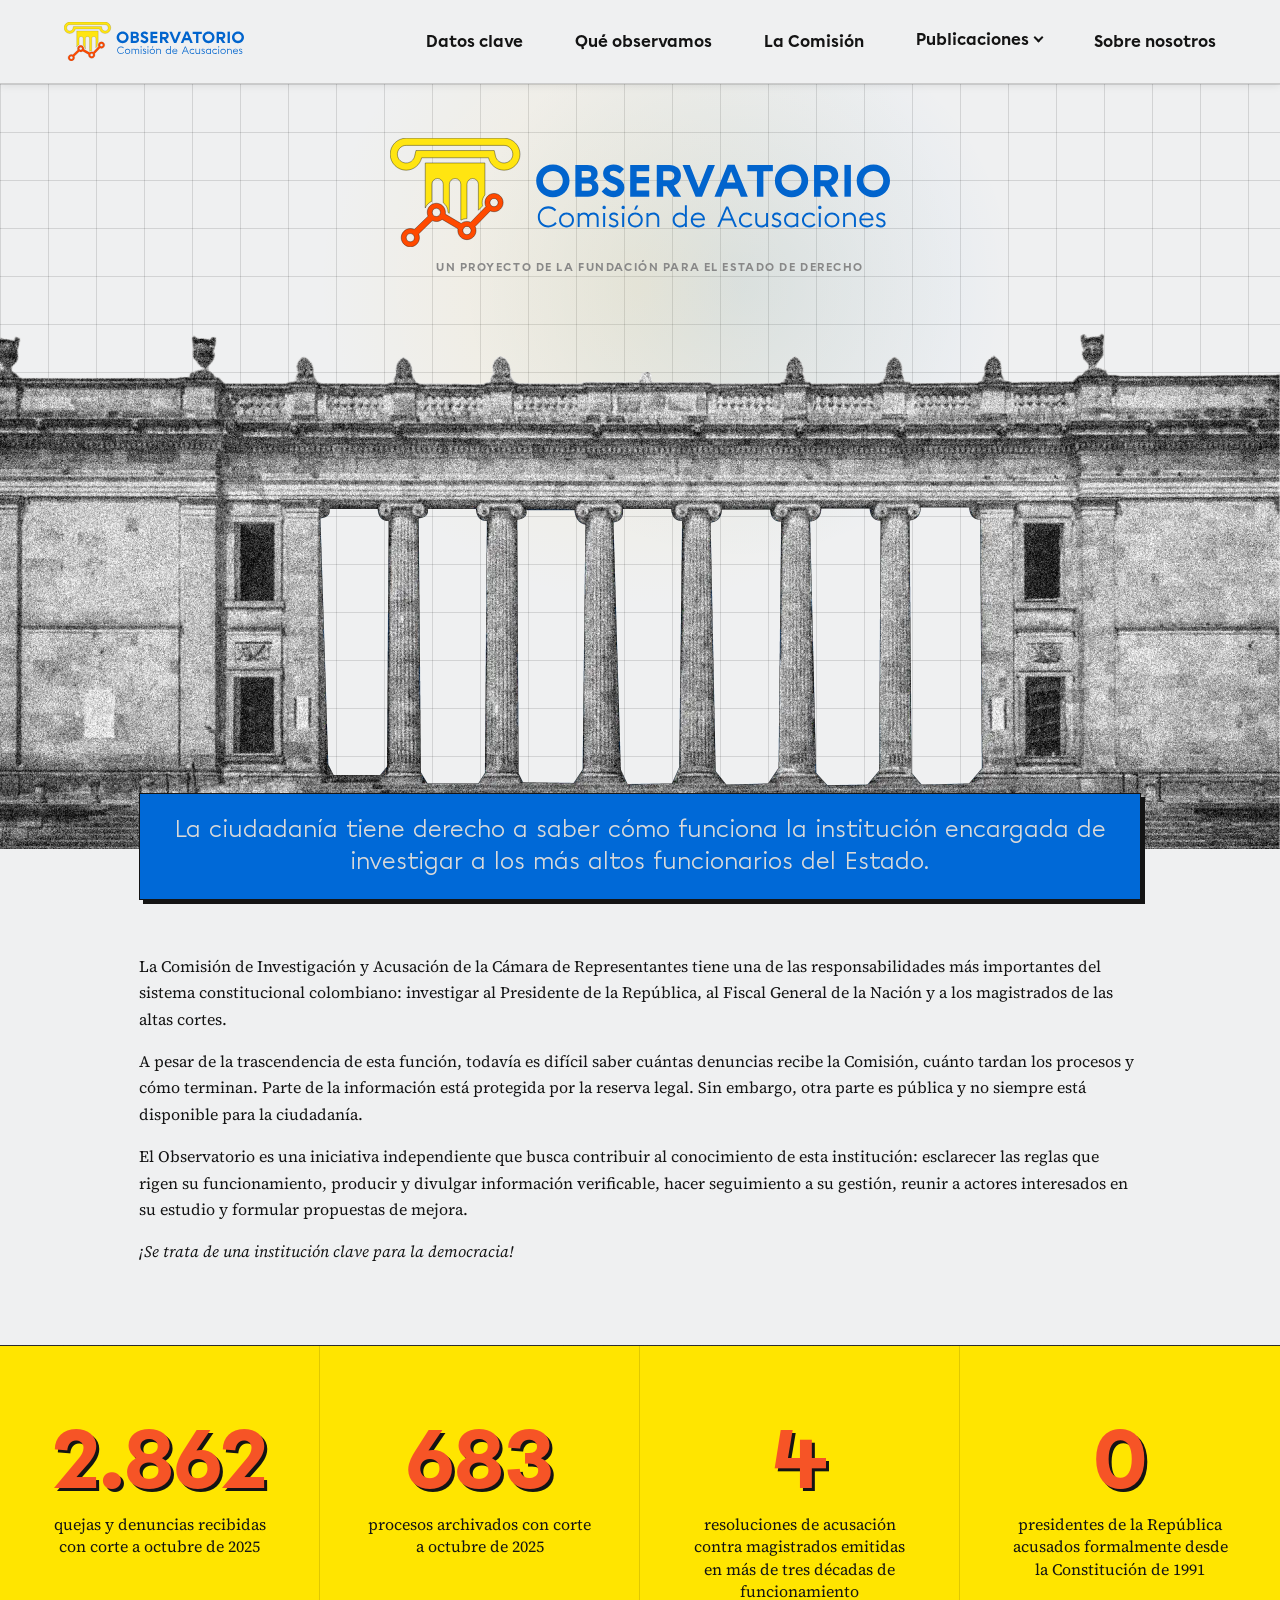
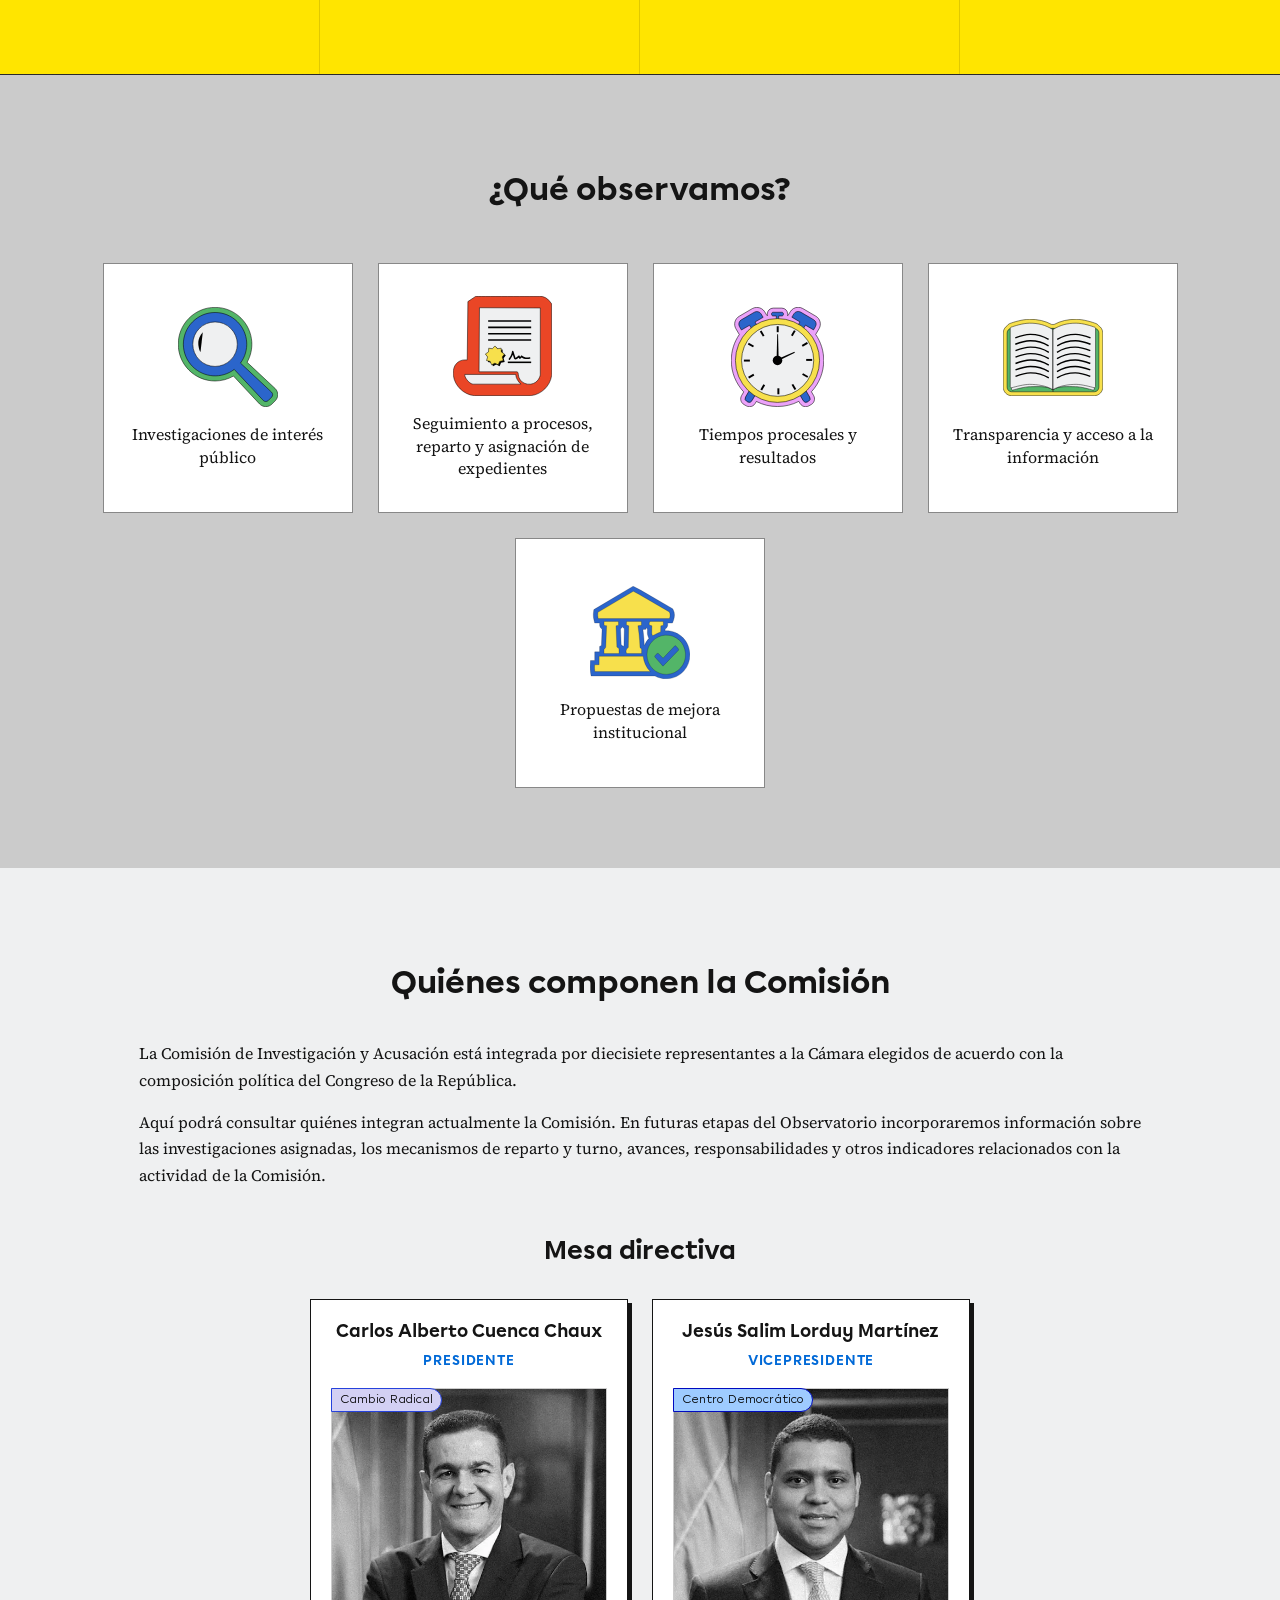
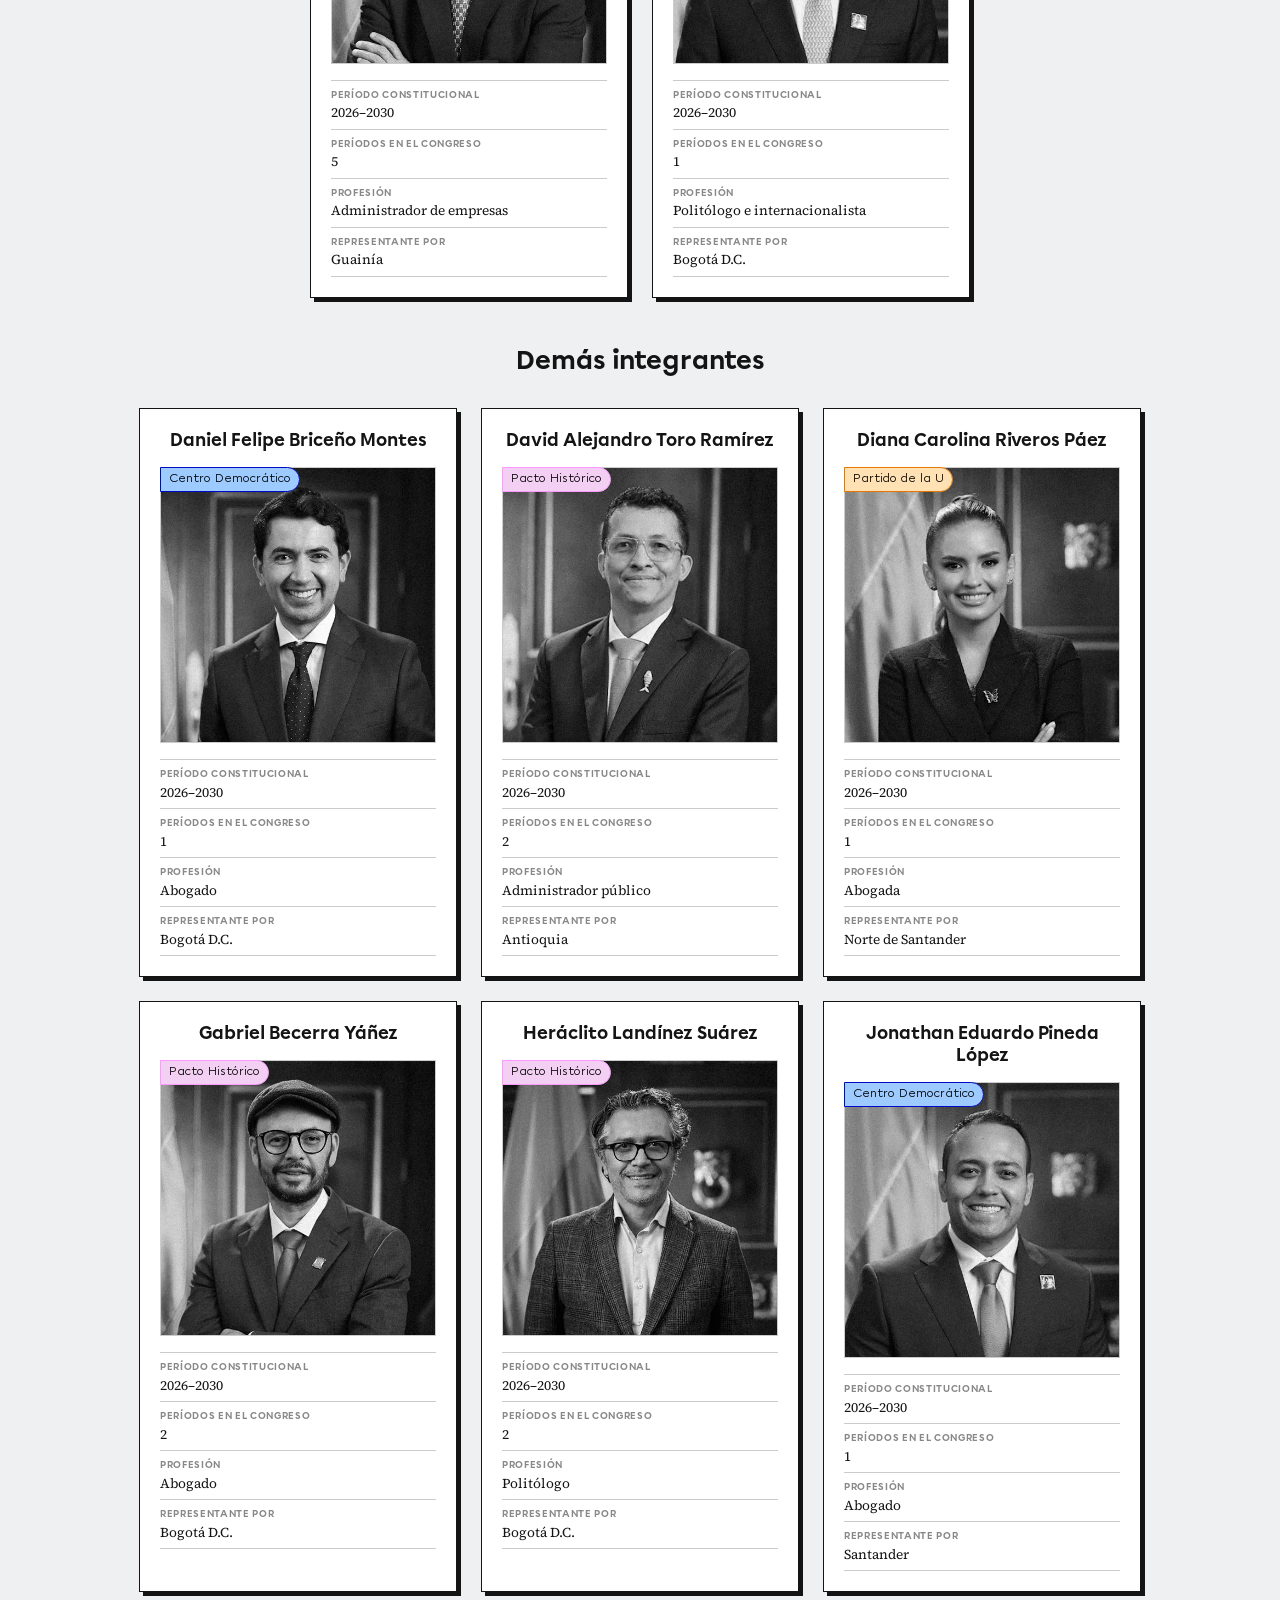
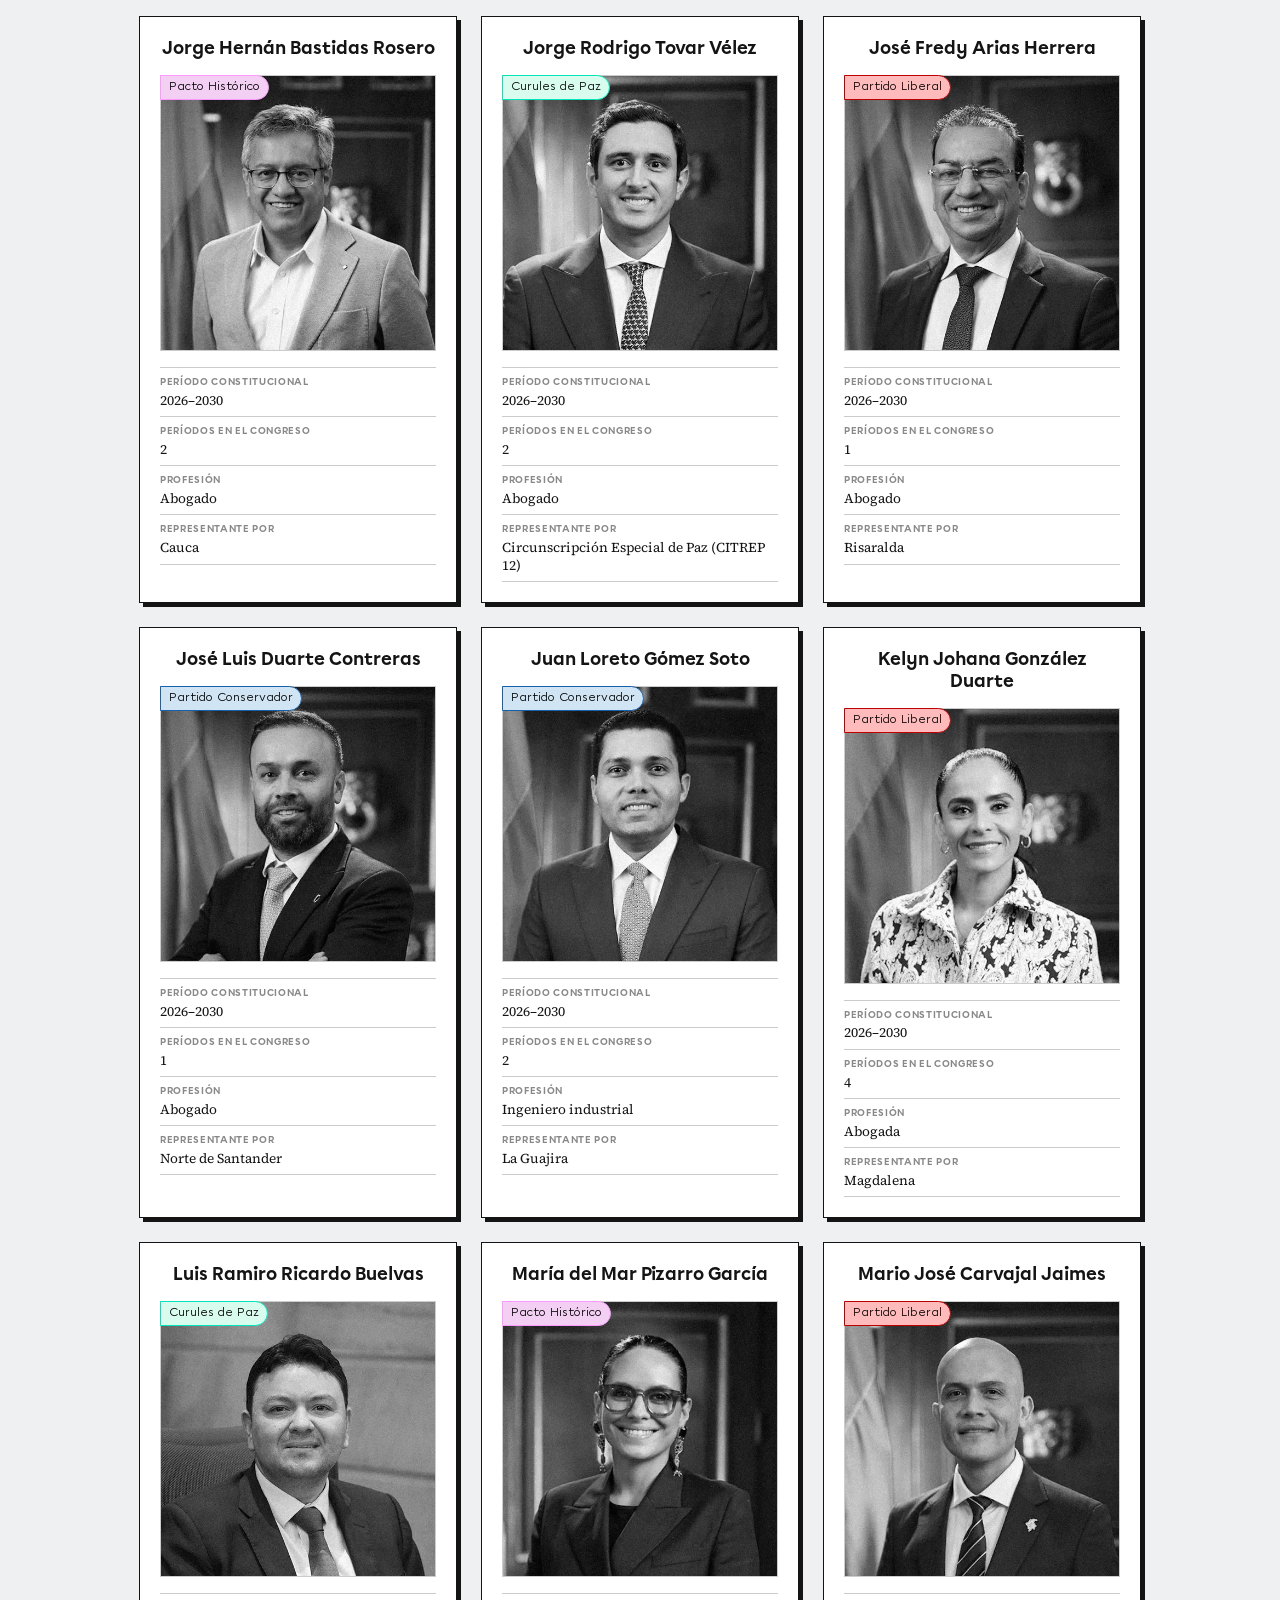
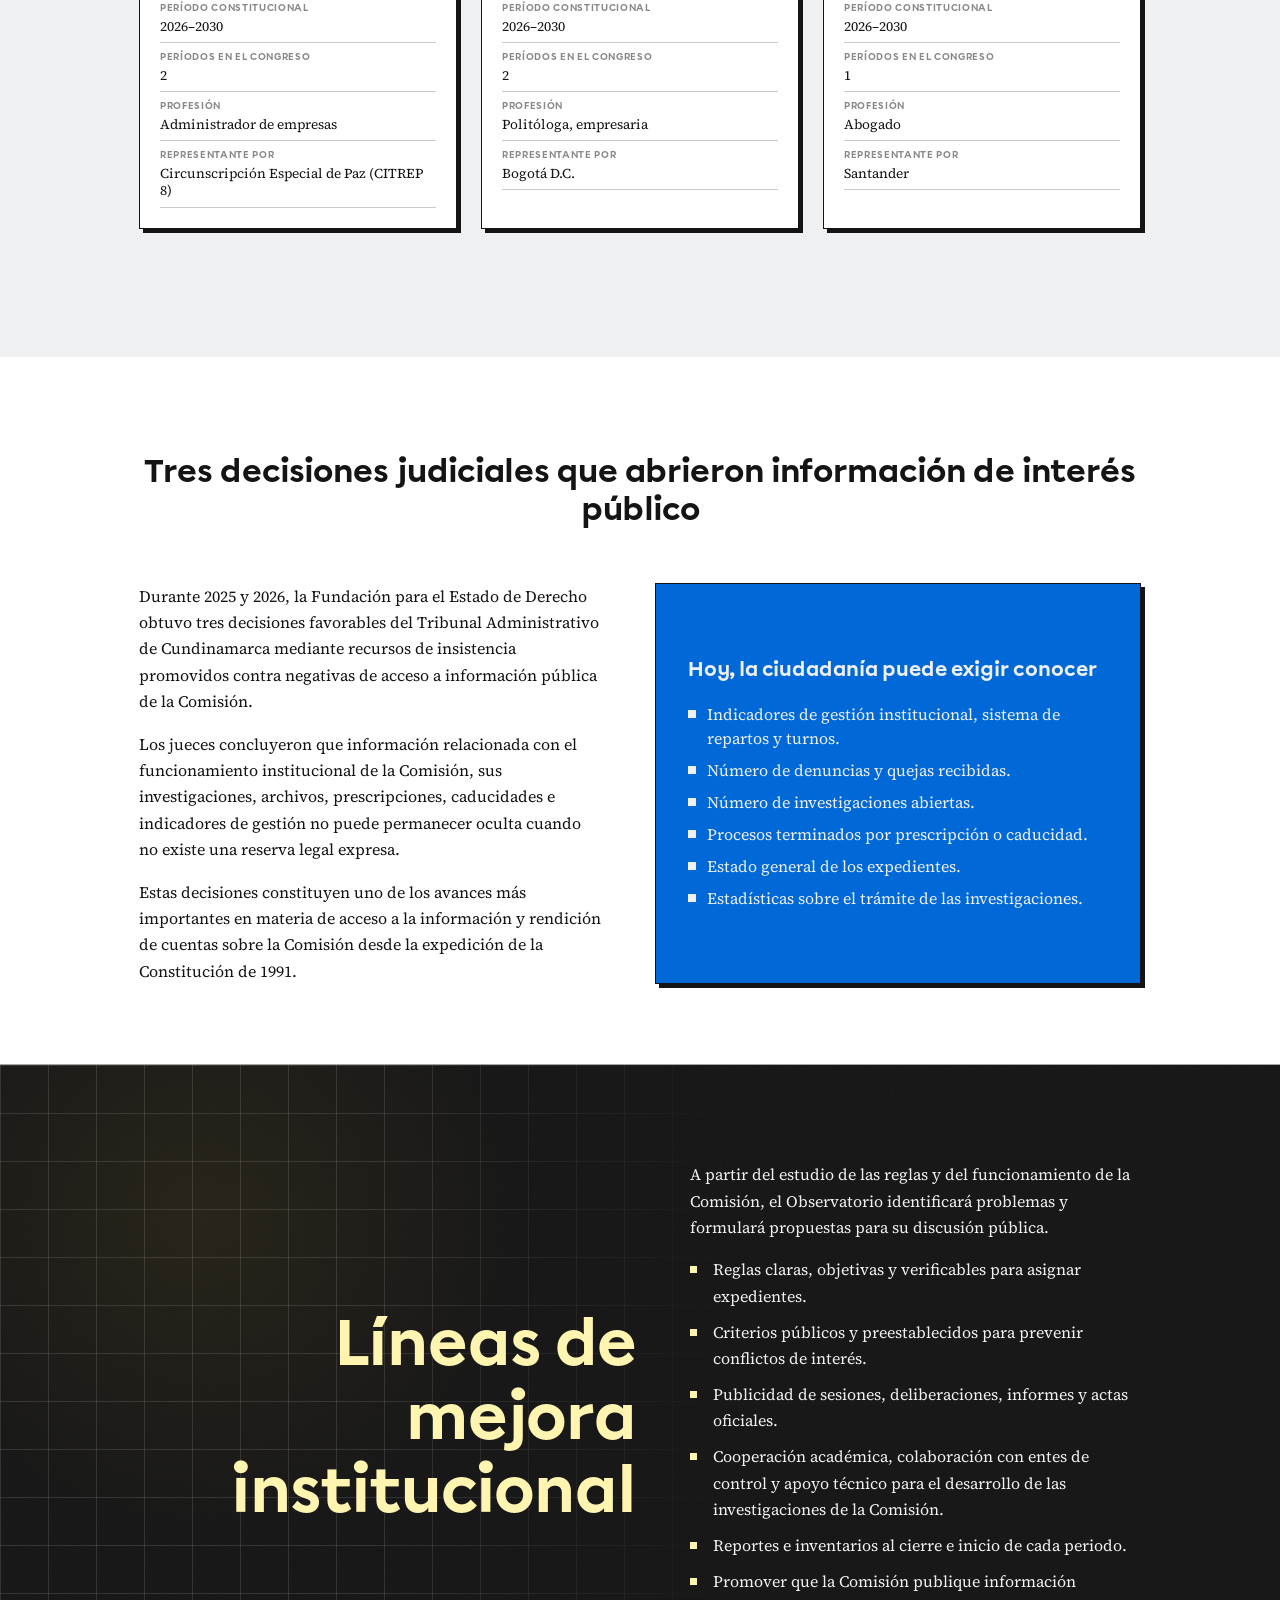
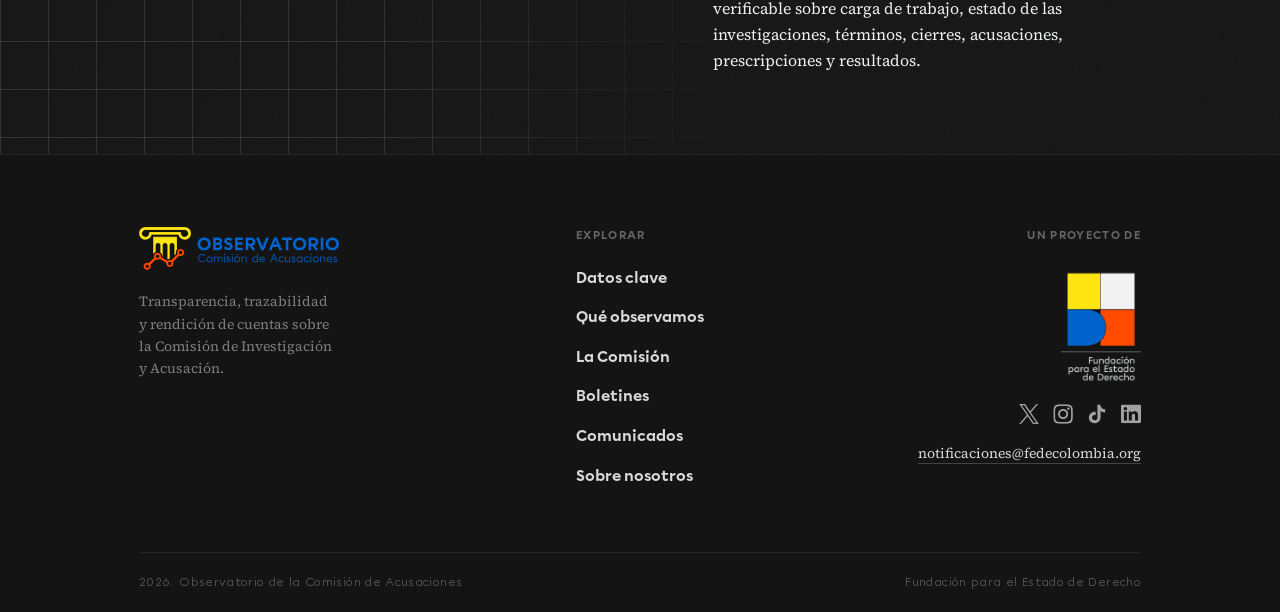
==== commit 4816e64d: "Update intro text and replace Observar para mejorar with Líneas de mejora institucional Co-Authored-" ====
--- a/index.html
+++ b/index.html
@@ -93,8 +93,8 @@
       </div>
       <div class="intro__body">
         <p>La Comisión de Investigación y Acusación de la Cámara de Representantes tiene una de las responsabilidades más importantes del sistema constitucional colombiano: investigar al Presidente de la República, al Fiscal General de la Nación y a los magistrados de las altas cortes.</p>
-        <p>A pesar de la trascendencia de esta función, la Comisión ha sido objeto de cuestionamientos históricos por sus bajos niveles de transparencia, la limitada disponibilidad de información pública, la duración de los procesos y la escasez de resultados visibles para la ciudadanía.</p>
-        <p>El <strong>Observatorio de la Comisión de Acusaciones</strong> es una iniciativa independiente orientada a recopilar, analizar y divulgar información verificable sobre el funcionamiento de esta institución. Busca promover el acceso a información pública, la transparencia de los procedimientos, la trazabilidad de las investigaciones, la rendición de cuentas y el debate informado sobre posibles reformas y mejoras institucionales.</p>
+        <p>A pesar de la trascendencia de esta función, todavía es difícil saber cuántas denuncias recibe la Comisión, cuánto tardan los procesos y cómo terminan. Parte de la información está protegida por la reserva legal. Sin embargo, otra parte es pública y no siempre está disponible para la ciudadanía.</p>
+        <p>El Observatorio es una iniciativa independiente que busca contribuir al conocimiento de esta institución: esclarecer las reglas que rigen su funcionamiento, producir y divulgar información verificable, hacer seguimiento a su gestión, reunir a actores interesados en su estudio y formular propuestas de mejora.</p>
         <p>¡Se trata de una institución clave para la democracia!</p>
       </div>
     </div>
@@ -525,18 +525,23 @@
     </div>
   </section>
 
-  <!-- OBSERVAR PARA MEJORAR -->
+  <!-- LÍNEAS DE MEJORA INSTITUCIONAL -->
   <section class="observar" id="observar-para-mejorar">
     <div class="container">
       <div class="observar__inner">
         <div class="observar__title-group">
-          <p class="section-label">Nuestro objetivo</p>
-          <h2 class="observar__title">Observar para mejorar</h2>
+          <h2 class="observar__title">Líneas de mejora institucional</h2>
         </div>
         <div class="observar__text">
-          <p>El propósito del Observatorio no es sustituir a la Comisión ni anticipar conclusiones sobre investigaciones específicas.</p>
-          <p>Su propósito es promover una discusión pública basada en evidencia, datos verificables e información accesible sobre una de las instituciones más importantes —y menos estudiadas— del sistema constitucional colombiano.</p>
-          <p>La transparencia, la trazabilidad y la rendición de cuentas son condiciones necesarias para fortalecer la legitimidad institucional y la confianza ciudadana en el sistema de control de los más altos funcionarios del Estado.</p>
+          <p>A partir del estudio de las reglas y del funcionamiento de la Comisión, el Observatorio identificará problemas y formulará propuestas para su discusión pública.</p>
+          <ul class="observar__list">
+            <li>Reglas claras, objetivas y verificables para asignar expedientes.</li>
+            <li>Criterios públicos y preestablecidos para prevenir conflictos de interés.</li>
+            <li>Publicidad de sesiones, deliberaciones, informes y actas oficiales.</li>
+            <li>Cooperación académica, colaboración con entes de control y apoyo técnico para el desarrollo de las investigaciones de la Comisión.</li>
+            <li>Reportes e inventarios al cierre e inicio de cada periodo.</li>
+            <li>Promover que la Comisión publique información verificable sobre carga de trabajo, estado de las investigaciones, términos, cierres, acusaciones, prescripciones y resultados.</li>
+          </ul>
         </div>
       </div>
     </div>
--- a/styles.css
+++ b/styles.css
@@ -1239,6 +1239,29 @@
   font-size: 1rem;
   color: var(--off-white);
   line-height: 1.65;
+}
+
+.observar__list {
+  list-style: none;
+  display: flex;
+  flex-direction: column;
+  gap: 0.6em;
+  text-align: left;
+}
+
+.observar__list li {
+  position: relative;
+  padding-left: 1.4em;
+}
+
+.observar__list li::before {
+  content: '';
+  position: absolute;
+  left: 0;
+  top: 0.62em;
+  width: 7px;
+  height: 7px;
+  background: #FFF5B0;
 }
 
 /* ─────────────────────────────
